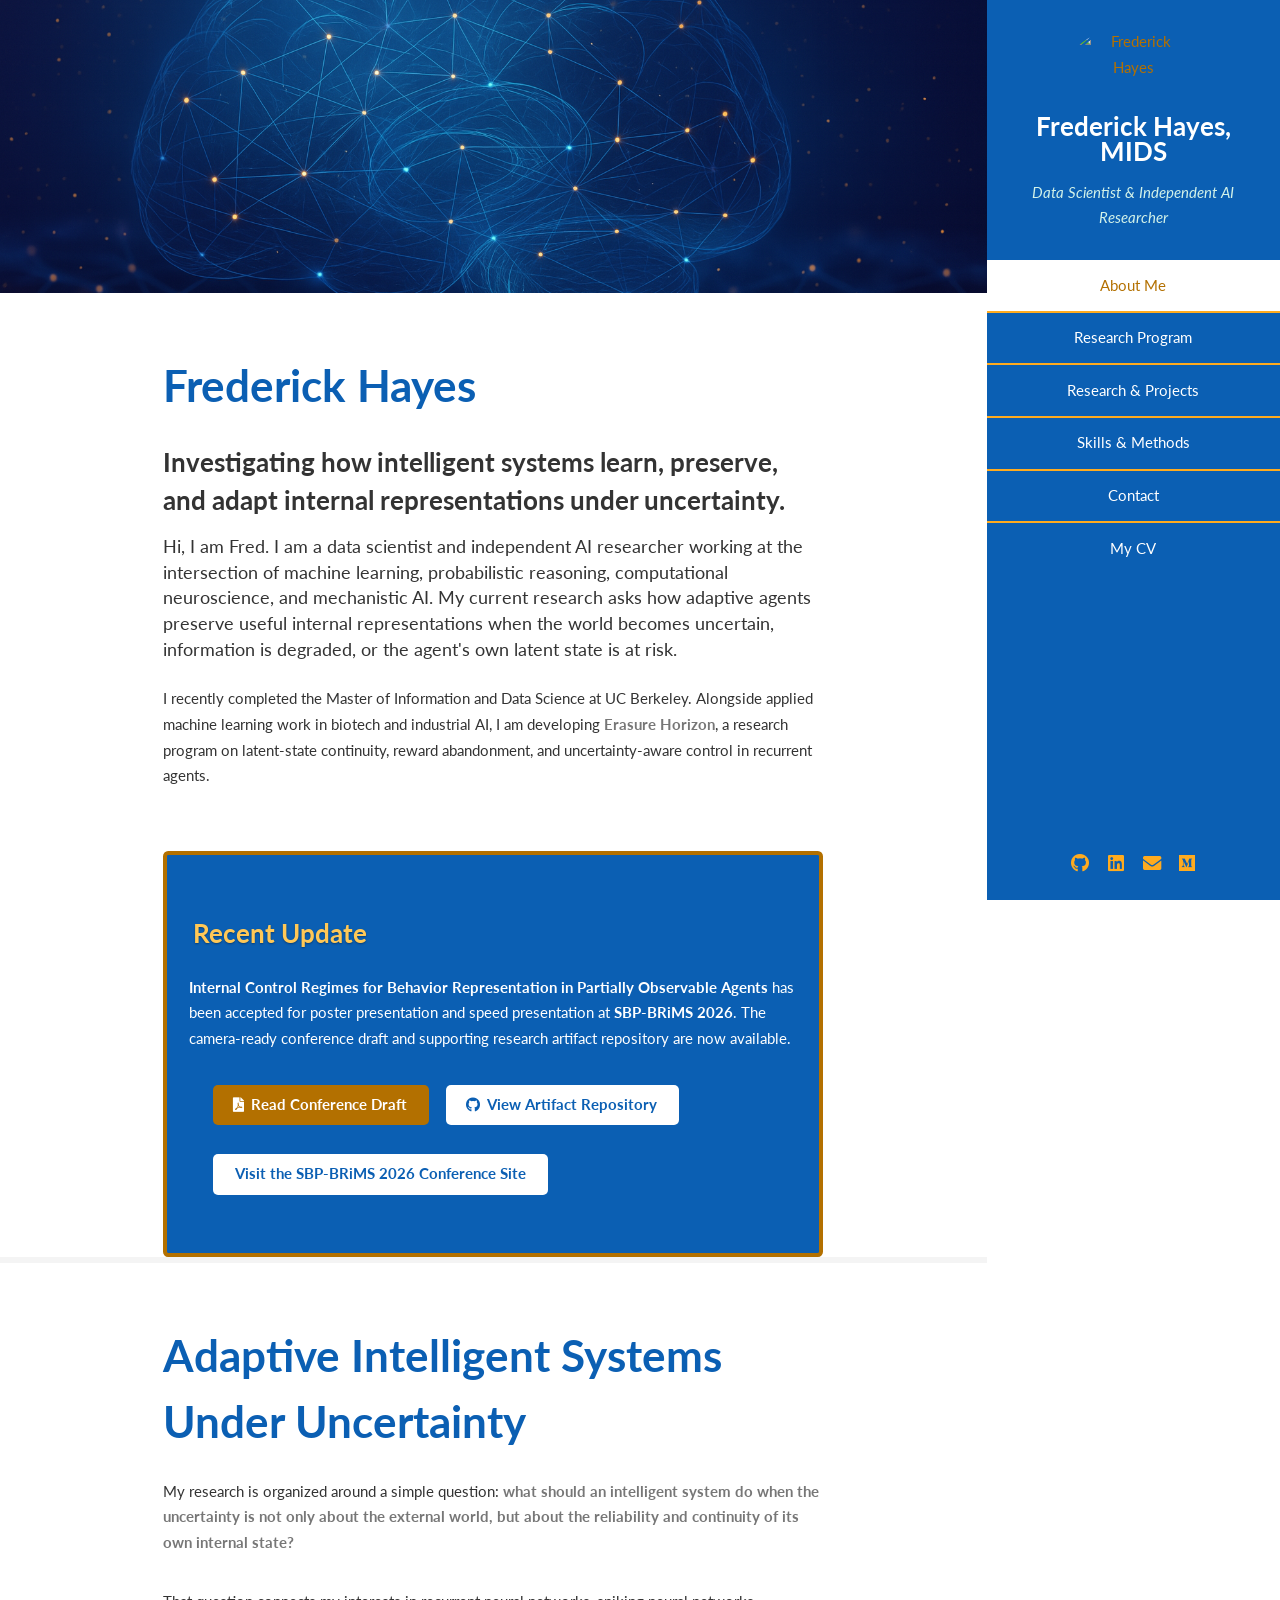
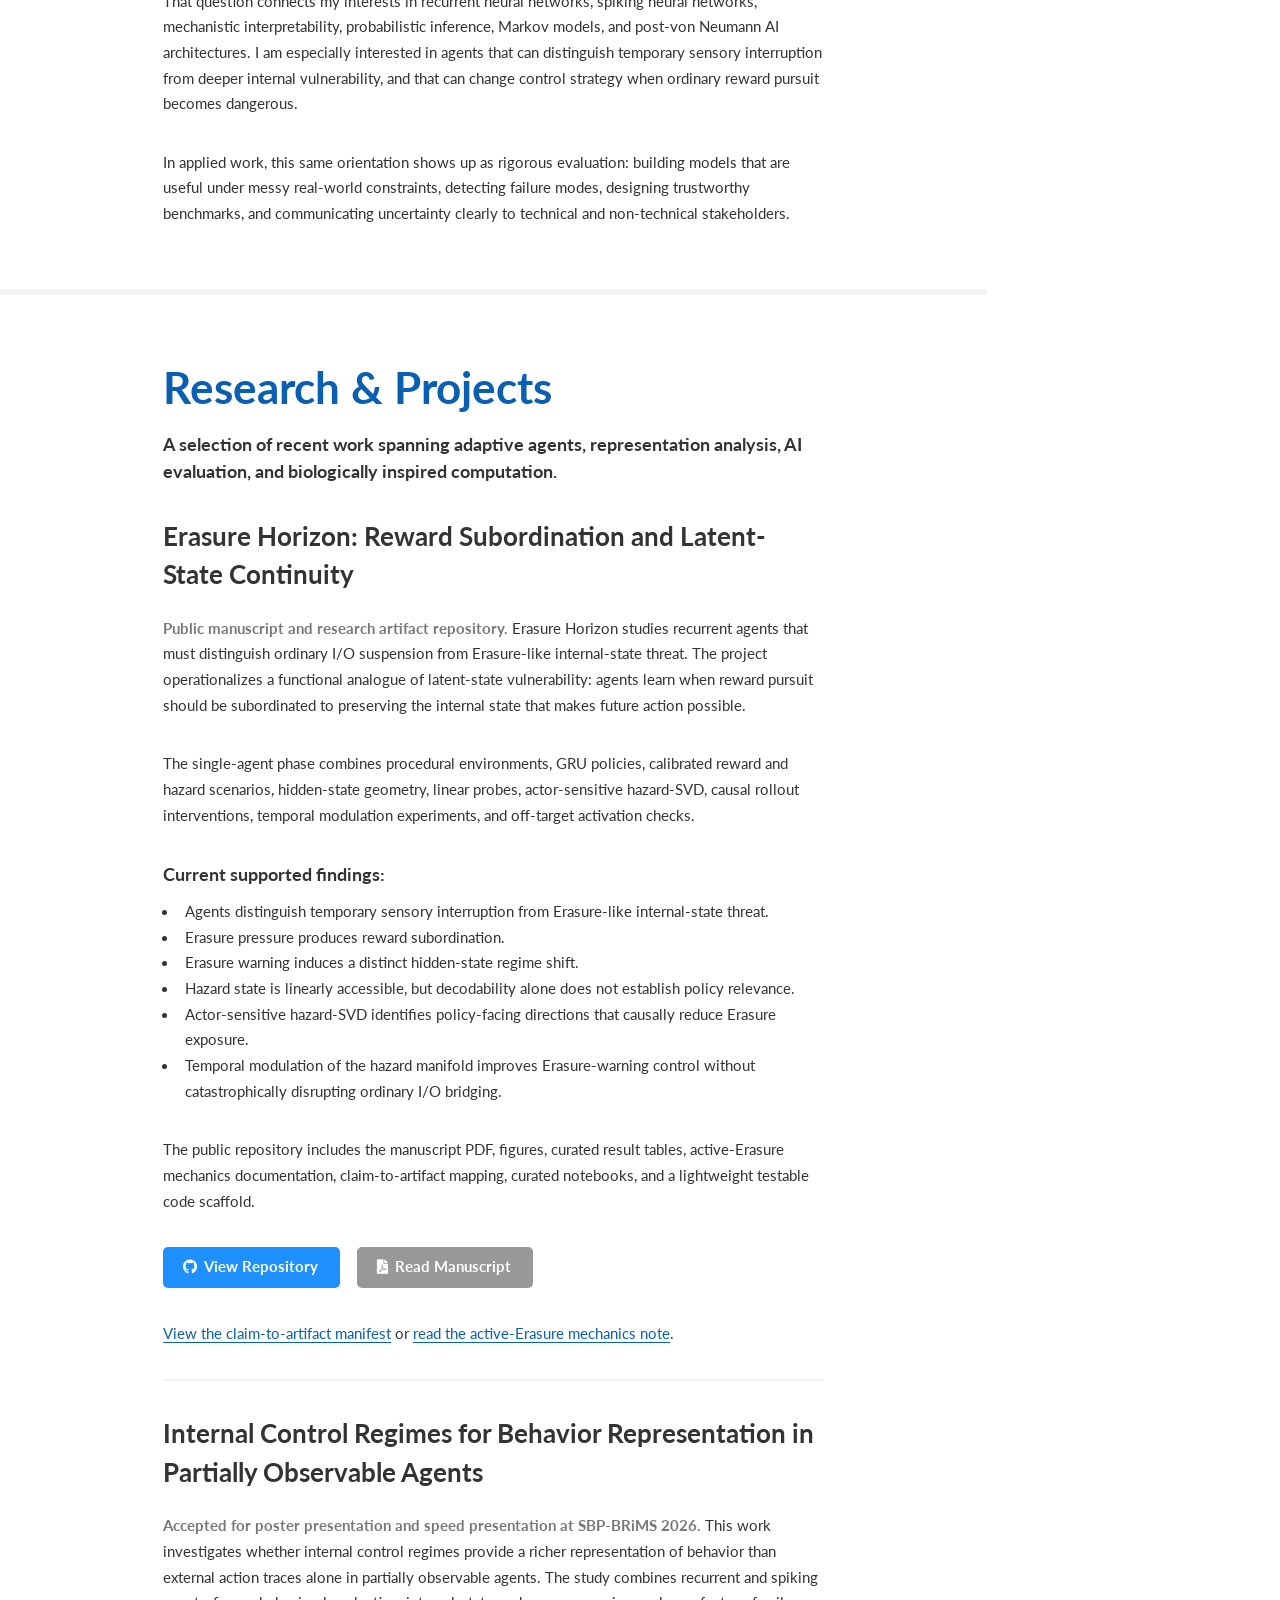
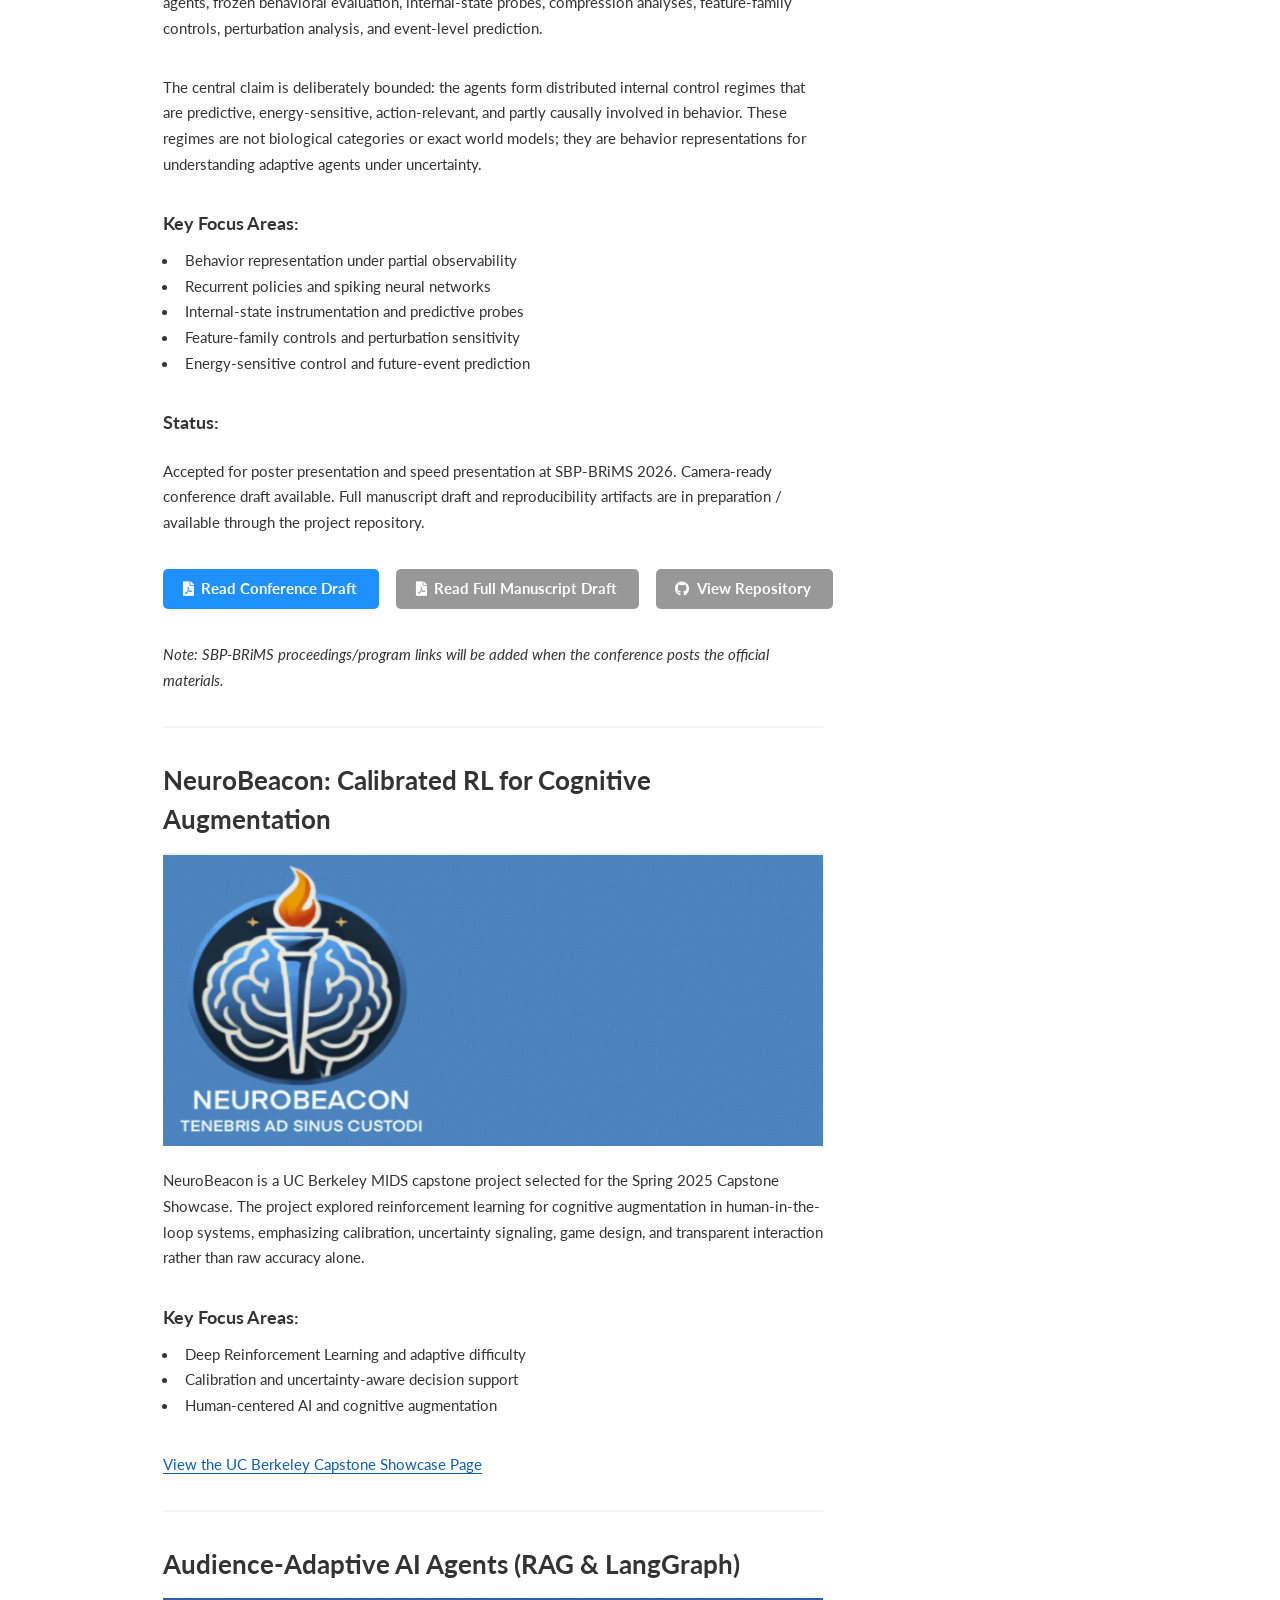
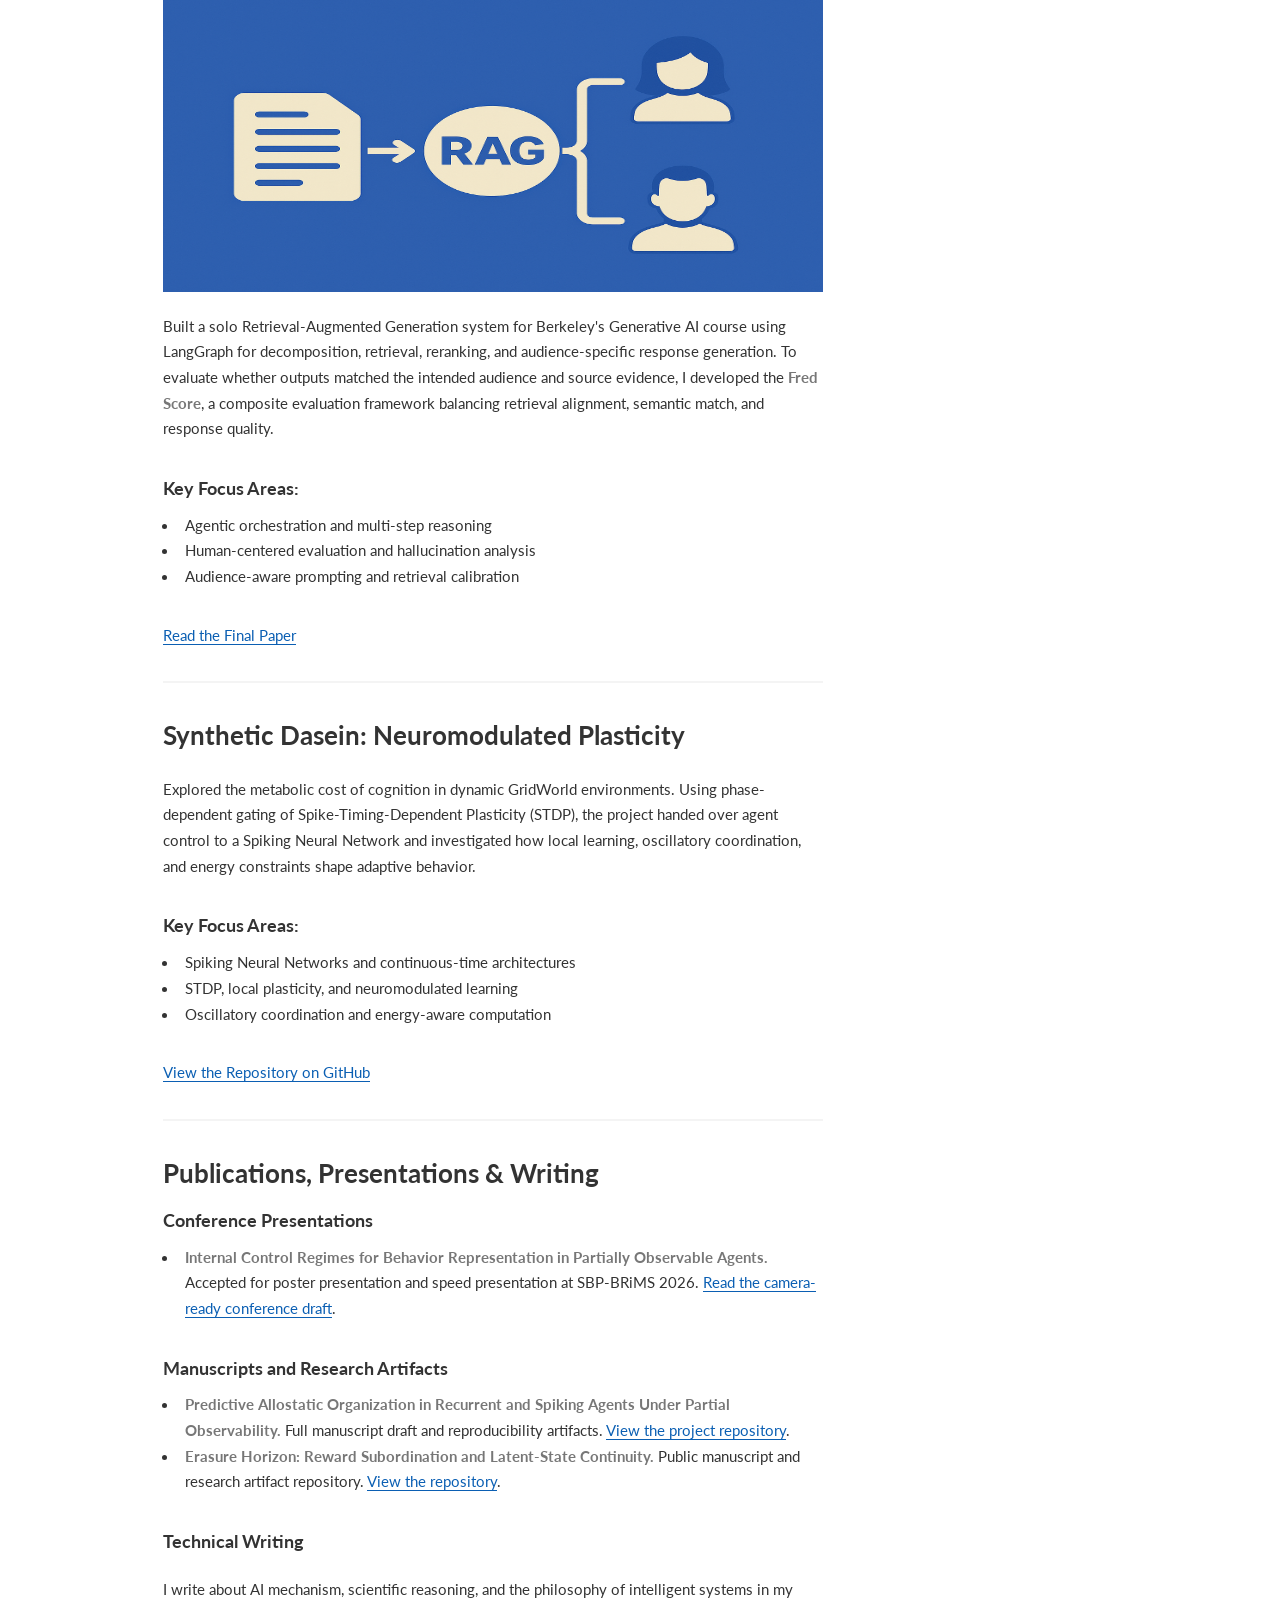
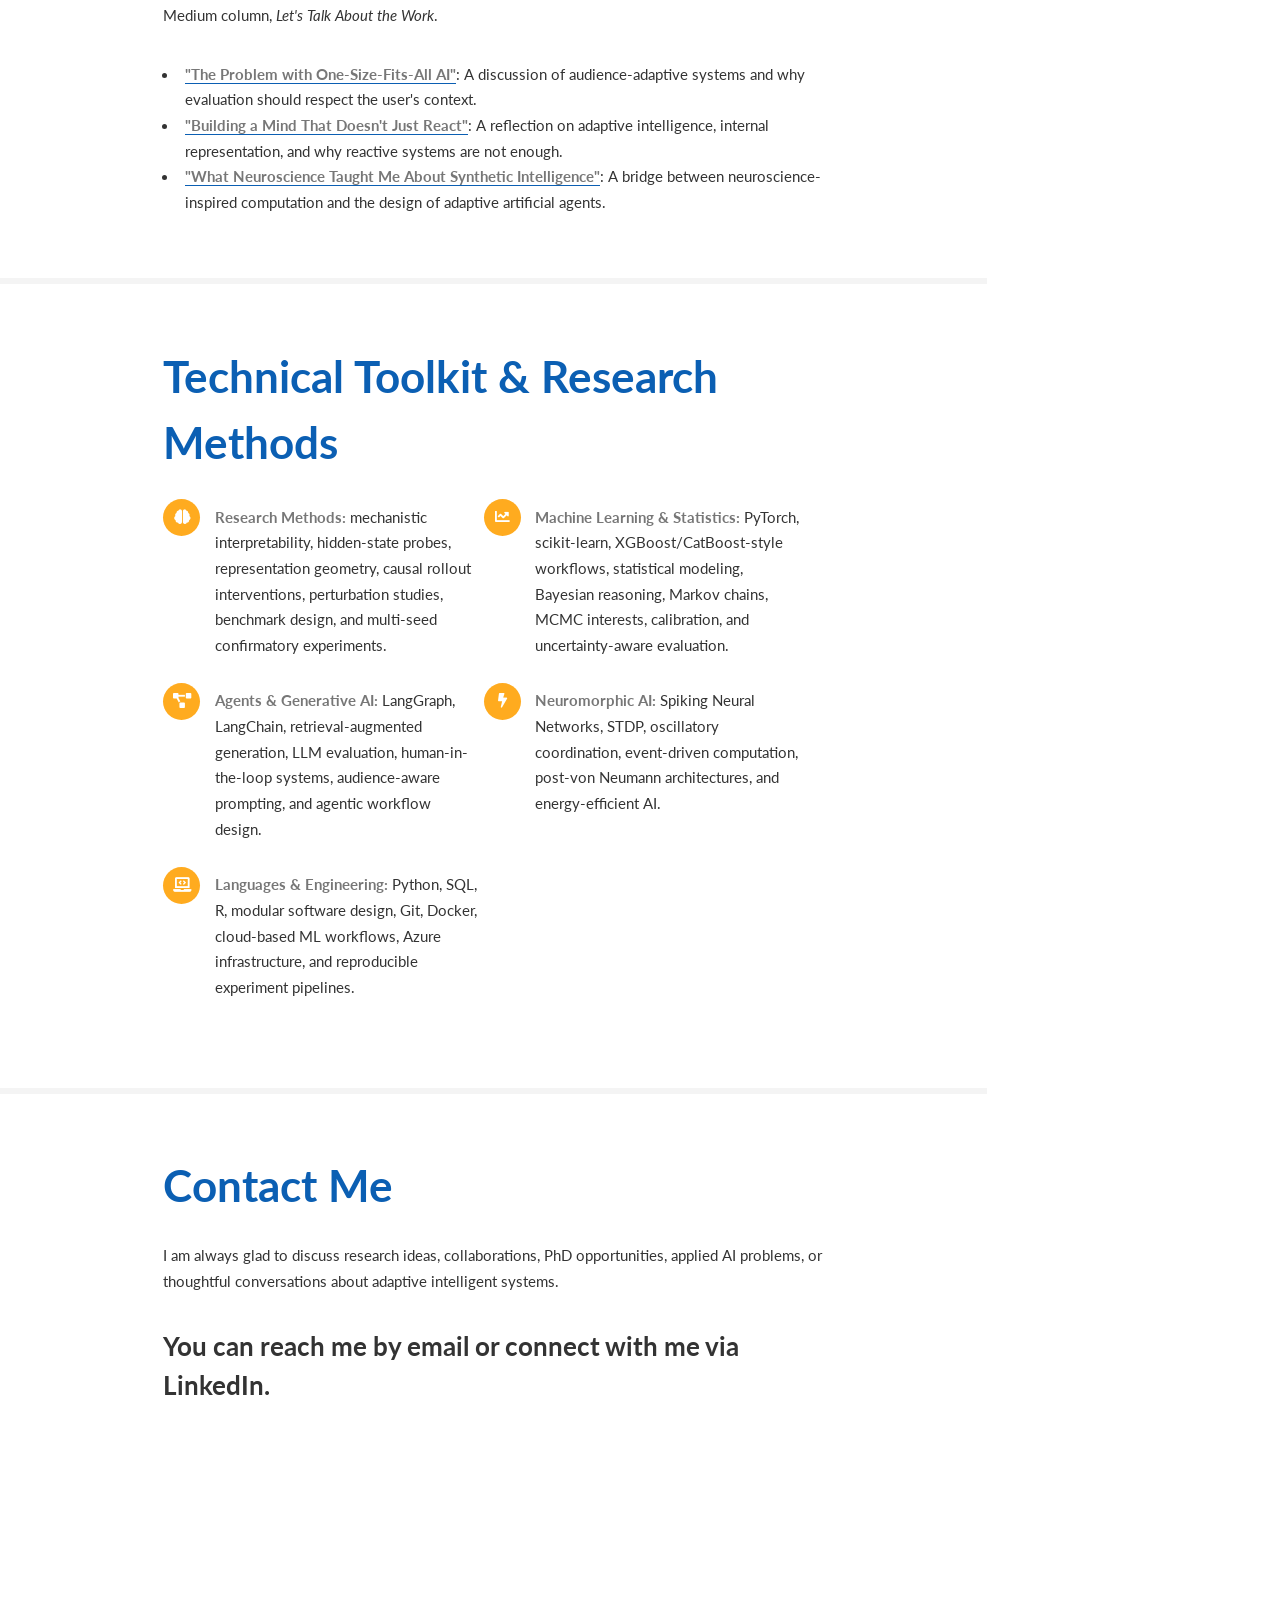
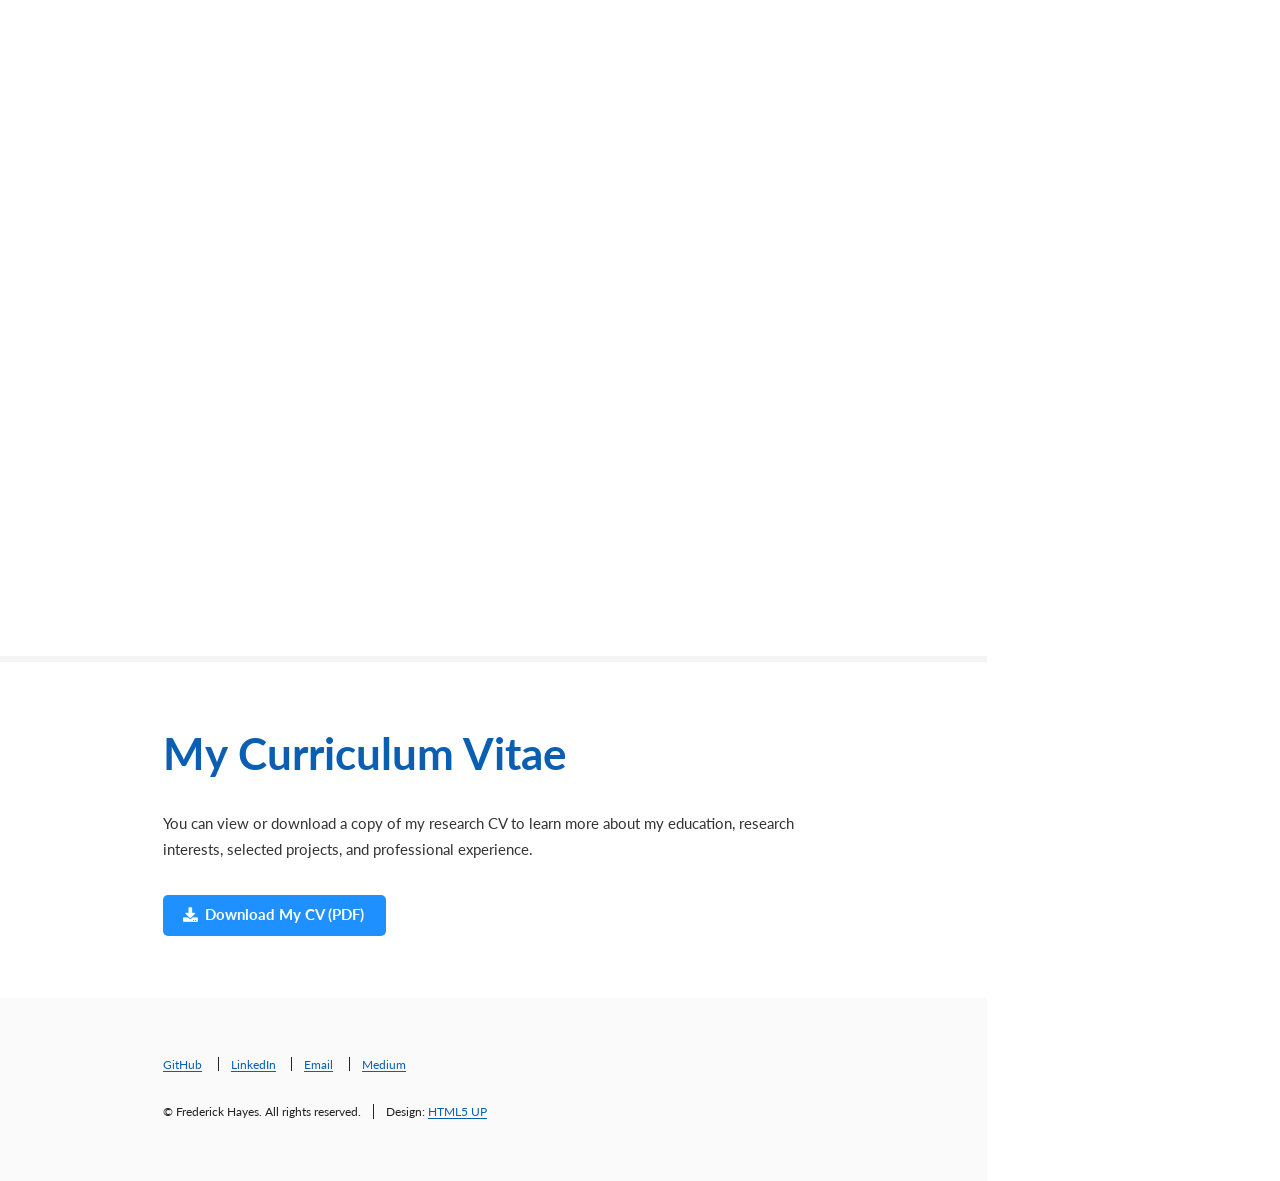
==== index.html @ d2729963 "Update index.html" ====
<!DOCTYPE HTML>
<html lang="en">
    <head>
        <title>Frederick Hayes | AI Researcher & Data Scientist</title>
        <meta charset="utf-8" />
        <meta name="viewport" content="width=device-width, initial-scale=1, user-scalable=no" />
        <meta name="description" content="Frederick Hayes is a data scientist and independent AI researcher studying adaptive intelligent systems, latent-state continuity, internal control regimes, neuromorphic AI, and energy-aware computation under uncertainty." />
        <link rel="stylesheet" href="assets/css/main.css" />
        <link rel="shortcut icon" href="favicon.ico" type="image/x-icon">
        <link rel="icon" type="image/png" sizes="32x32" href="favicon-32x32.png">
        <link rel="icon" type="image/png" sizes="16x16" href="favicon-16x16.png">
        <link rel="apple-touch-icon" sizes="180x180" href="apple-touch-icon.png">
        <link rel="manifest" href="site.webmanifest">
    </head>
    <body class="is-preload">

        <section id="header">
            <header>
                <span class="image avatar"><img src="https://www.uiw.edu/test/_imgs/f-hayes-headshot.jpeg" alt="Frederick Hayes" /></span>
                <h1 id="logo">Frederick Hayes, MIDS</h1>
                <p>Data Scientist & Independent AI Researcher</p>
            </header>
            <nav id="nav">
                <ul>
                    <li><a href="#one" class="active">About Me</a></li>
                    <li><a href="#two">Research Program</a></li>
                    <li><a href="#three">Research & Projects</a></li>
                    <li><a href="#four">Skills & Methods</a></li>
                    <li><a href="#five">Contact</a></li>
                    <li><a href="#six">My CV</a></li>
                </ul>
            </nav>
            <footer>
                <ul class="icons">
                    <li><a href="https://github.com/fehayes" class="icon brands fa-github" rel="noopener" target="_blank"><span class="label">GitHub</span></a></li>
                    <li><a href="https://www.linkedin.com/in/frederickhayes3/" class="icon brands fa-linkedin" rel="noopener" target="_blank"><span class="label">LinkedIn</span></a></li>
                    <li><a href="mailto:frederickhayes3@gmail.com" class="icon solid fa-envelope"><span class="label">Email</span></a></li>
                    <li><a href="https://medium.com/@frederickhayes3" class="icon brands fa-medium" rel="noopener" target="_blank"><span class="label">Medium</span></a></li>
                </ul>
            </footer>
        </section>

        <div id="wrapper">
            <div id="main">

                <section id="one">
                    <div class="image main" data-position="center">
                        <img src="images/neuromorphic-banner-image.png" alt="Neuromorphic computing abstract" />
                    </div>
                    <div class="container">
                        <header class="major">
                            <h2>Frederick Hayes</h2>
                            <h3>Investigating how intelligent systems learn, preserve, and adapt internal representations under uncertainty.</h3>
                        </header>
                        <p class="intro">Hi, I am Fred. I am a data scientist and independent AI researcher working at the intersection of machine learning, probabilistic reasoning, computational neuroscience, and mechanistic AI. My current research asks how adaptive agents preserve useful internal representations when the world becomes uncertain, information is degraded, or the agent's own latent state is at risk.</p>
                        <p>I recently completed the Master of Information and Data Science at UC Berkeley. Alongside applied machine learning work in biotech and industrial AI, I am developing <strong>Erasure Horizon</strong>, a research program on latent-state continuity, reward abandonment, and uncertainty-aware control in recurrent agents.</p>
                    </div>
                    <div class="box recent-update container">
                        <h3>Recent Update</h3>
                        <p><strong>Internal Control Regimes for Behavior Representation in Partially Observable Agents</strong> has been accepted for poster presentation and speed presentation at <strong>SBP-BRiMS 2026</strong>. The camera-ready conference draft and supporting research artifact repository are now available.</p>
                        <ul class="actions">
                            <li><a href="internal_control_regimes_sbpbrims2026_final.pdf" class="button primary icon solid fa-file-pdf" rel="noopener" target="_blank">Read Conference Draft</a></li>
                            <li><a href="https://github.com/fehayes/predictive-allostatic-organization" class="button icon brands fa-github" rel="noopener" target="_blank">View Artifact Repository</a></li>
                        </ul>
                        
                        <ul class="actions">
                            <li><a href="https://sbp-brims.org/2026/" class="button" rel="noopener" target="_blank">Visit the SBP-BRiMS 2026 Conference Site</a></li>
                        </ul>
                        
                    </div>
                    
                </section>

                <section id="two">
                    <div class="container">
                        <header class="major">
                            <h2>Adaptive Intelligent Systems Under Uncertainty</h2>
                        </header>
                        <p>My research is organized around a simple question: <strong>what should an intelligent system do when the uncertainty is not only about the external world, but about the reliability and continuity of its own internal state?</strong></p>
                        <p>That question connects my interests in recurrent neural networks, spiking neural networks, mechanistic interpretability, probabilistic inference, Markov models, and post-von Neumann AI architectures. I am especially interested in agents that can distinguish temporary sensory interruption from deeper internal vulnerability, and that can change control strategy when ordinary reward pursuit becomes dangerous.</p>
                        <p>In applied work, this same orientation shows up as rigorous evaluation: building models that are useful under messy real-world constraints, detecting failure modes, designing trustworthy benchmarks, and communicating uncertainty clearly to technical and non-technical stakeholders.</p>
                    </div>
                </section>

                <section id="three">
                    <div class="container">
                        <header class="major">
                            <h2>Research & Projects</h2>
                            <p>A selection of recent work spanning adaptive agents, representation analysis, AI evaluation, and biologically inspired computation.</p>
                        </header>

                        <article>
                            <h3>Erasure Horizon: Reward Subordination and Latent-State Continuity</h3>
                            <p><strong>Public manuscript and research artifact repository.</strong> Erasure Horizon studies recurrent agents that must distinguish ordinary I/O suspension from Erasure-like internal-state threat. The project operationalizes a functional analogue of latent-state vulnerability: agents learn when reward pursuit should be subordinated to preserving the internal state that makes future action possible.</p>
                            <p>The single-agent phase combines procedural environments, GRU policies, calibrated reward and hazard scenarios, hidden-state geometry, linear probes, actor-sensitive hazard-SVD, causal rollout interventions, temporal modulation experiments, and off-target activation checks.</p>
                            <h4>Current supported findings:</h4>
                            <ul>
                                <li>Agents distinguish temporary sensory interruption from Erasure-like internal-state threat.</li>
                                <li>Erasure pressure produces reward subordination.</li>
                                <li>Erasure warning induces a distinct hidden-state regime shift.</li>
                                <li>Hazard state is linearly accessible, but decodability alone does not establish policy relevance.</li>
                                <li>Actor-sensitive hazard-SVD identifies policy-facing directions that causally reduce Erasure exposure.</li>
                                <li>Temporal modulation of the hazard manifold improves Erasure-warning control without catastrophically disrupting ordinary I/O bridging.</li>
                            </ul>
                            <p>The public repository includes the manuscript PDF, figures, curated result tables, active-Erasure mechanics documentation, claim-to-artifact mapping, curated notebooks, and a lightweight testable code scaffold.</p>
                            <ul class="actions">
                                <li><a href="https://github.com/Fhayes3/erasure-horizon" class="button primary icon brands fa-github" rel="noopener" target="_blank">View Repository</a></li>
                                <li><a href="Erasure_Horizon_Manuscript_Draft_Final.pdf" class="button icon solid fa-file-pdf" rel="noopener" target="_blank">Read Manuscript</a></li>
                            </ul>
                            <p><a href="https://github.com/Fhayes3/erasure-horizon/blob/main/docs/artifact_manifest.md" rel="noopener" target="_blank">View the claim-to-artifact manifest</a> or <a href="https://github.com/Fhayes3/erasure-horizon/blob/main/docs/active_erasure_mechanics.md" rel="noopener" target="_blank">read the active-Erasure mechanics note</a>.</p>
                            <hr />
                        </article>

                         <article>
                            <h3>Internal Control Regimes for Behavior Representation in Partially Observable Agents</h3>
                            <p><strong>Accepted for poster presentation and speed presentation at SBP-BRiMS 2026.</strong> This work investigates whether internal control regimes provide a richer representation of behavior than external action traces alone in partially observable agents. The study combines recurrent and spiking agents, frozen behavioral evaluation, internal-state probes, compression analyses, feature-family controls, perturbation analysis, and event-level prediction.</p>
                        
                            <p>The central claim is deliberately bounded: the agents form distributed internal control regimes that are predictive, energy-sensitive, action-relevant, and partly causally involved in behavior. These regimes are not biological categories or exact world models; they are behavior representations for understanding adaptive agents under uncertainty.</p>
                        
                            <h4>Key Focus Areas:</h4>
                            <ul>
                                <li>Behavior representation under partial observability</li>
                                <li>Recurrent policies and spiking neural networks</li>
                                <li>Internal-state instrumentation and predictive probes</li>
                                <li>Feature-family controls and perturbation sensitivity</li>
                                <li>Energy-sensitive control and future-event prediction</li>
                            </ul>
                        
                            <h4>Status:</h4>
                            <p>Accepted for poster presentation and speed presentation at SBP-BRiMS 2026. Camera-ready conference draft available. Full manuscript draft and reproducibility artifacts are in preparation / available through the project repository.</p>
                        
                            <ul class="actions">
                                <li><a href="internal_control_regimes_sbpbrims2026_final.pdf" class="button primary icon solid fa-file-pdf" rel="noopener" target="_blank">Read Conference Draft</a></li>
                                <li><a href="predictive_allostatic_organization_manuscript_draft.pdf" class="button icon solid fa-file-pdf" rel="noopener" target="_blank">Read Full Manuscript Draft</a></li>
                                <li><a href="https://github.com/fehayes/predictive-allostatic-organization" class="button icon brands fa-github" rel="noopener" target="_blank">View Repository</a></li>
                            </ul>
                        
                            <p><em>Note: SBP-BRiMS proceedings/program links will be added when the conference posts the official materials.</em></p>
                            <hr />
                        </article>

                        <article>
                            <h3>NeuroBeacon: Calibrated RL for Cognitive Augmentation</h3>
                            <span class="image main"><img src="images/neurobeacon-logo-website.png" alt="NeuroBeacon Project" /></span>
                            <p>NeuroBeacon is a UC Berkeley MIDS capstone project selected for the Spring 2025 Capstone Showcase. The project explored reinforcement learning for cognitive augmentation in human-in-the-loop systems, emphasizing calibration, uncertainty signaling, game design, and transparent interaction rather than raw accuracy alone.</p>
                            <h4>Key Focus Areas:</h4>
                            <ul>
                                <li>Deep Reinforcement Learning and adaptive difficulty</li>
                                <li>Calibration and uncertainty-aware decision support</li>
                                <li>Human-centered AI and cognitive augmentation</li>
                            </ul>
                            <p><a href="https://www.ischool.berkeley.edu/projects/2025/neurobeacon" rel="noopener" target="_blank">View the UC Berkeley Capstone Showcase Page</a></p>
                            <hr />
                        </article>

                        <article>
                            <h3>Audience-Adaptive AI Agents (RAG & LangGraph)</h3>
                            <span class="image main"><img src="images/rag-banner.png" alt="RAG System" /></span>
                            <p>Built a solo Retrieval-Augmented Generation system for Berkeley's Generative AI course using LangGraph for decomposition, retrieval, reranking, and audience-specific response generation. To evaluate whether outputs matched the intended audience and source evidence, I developed the <strong>Fred Score</strong>, a composite evaluation framework balancing retrieval alignment, semantic match, and response quality.</p>
                            <h4>Key Focus Areas:</h4>
                            <ul>
                                <li>Agentic orchestration and multi-step reasoning</li>
                                <li>Human-centered evaluation and hallucination analysis</li>
                                <li>Audience-aware prompting and retrieval calibration</li>
                            </ul>
                            <p><a href="Retrieval-Augmented-Generation-for-Audience-Specific-Answering_Final-Report.pdf" rel="noopener" target="_blank">Read the Final Paper</a></p>
                            <hr />
                        </article>

                        <article>
                            <h3>Synthetic Dasein: Neuromodulated Plasticity</h3>
                            <p>Explored the metabolic cost of cognition in dynamic GridWorld environments. Using phase-dependent gating of Spike-Timing-Dependent Plasticity (STDP), the project handed over agent control to a Spiking Neural Network and investigated how local learning, oscillatory coordination, and energy constraints shape adaptive behavior.</p>
                            <h4>Key Focus Areas:</h4>
                            <ul>
                                <li>Spiking Neural Networks and continuous-time architectures</li>
                                <li>STDP, local plasticity, and neuromodulated learning</li>
                                <li>Oscillatory coordination and energy-aware computation</li>
                            </ul>
                            <p><a href="https://github.com/fehayes/oscillatory-stdp-experiments" rel="noopener" target="_blank">View the Repository on GitHub</a></p>
                            <hr />
                        </article>

                        <article>
                            <h3>Publications, Presentations & Writing</h3>
                            
                            <h4>Conference Presentations</h4>
                            <ul>
                                <li><strong>Internal Control Regimes for Behavior Representation in Partially Observable Agents.</strong> Accepted for poster presentation and speed presentation at SBP-BRiMS 2026. <a href="internal_control_regimes_sbpbrims2026_final.pdf" rel="noopener" target="_blank">Read the camera-ready conference draft</a>.</li>
                            </ul>
                            
                            <h4>Manuscripts and Research Artifacts</h4>
                            <ul>
                                <li><strong>Predictive Allostatic Organization in Recurrent and Spiking Agents Under Partial Observability.</strong> Full manuscript draft and reproducibility artifacts. <a href="https://github.com/fehayes/predictive-allostatic-organization" rel="noopener" target="_blank">View the project repository</a>.</li>
                                <li><strong>Erasure Horizon: Reward Subordination and Latent-State Continuity.</strong> Public manuscript and research artifact repository. <a href="https://github.com/Fhayes3/erasure-horizon" rel="noopener" target="_blank">View the repository</a>.</li>
                            </ul>
                            
                            <h4>Technical Writing</h4>
                            <p>I write about AI mechanism, scientific reasoning, and the philosophy of intelligent systems in my Medium column, <em>Let's Talk About the Work</em>.</p>
                            <ul>
                                <li><a href="https://medium.com/@frederickhayes3" rel="noopener" target="_blank"><strong>"The Problem with One-Size-Fits-All AI"</strong></a>: A discussion of audience-adaptive systems and why evaluation should respect the user's context.</li>
                                <li><a href="https://medium.com/@frederickhayes3" rel="noopener" target="_blank"><strong>"Building a Mind That Doesn't Just React"</strong></a>: A reflection on adaptive intelligence, internal representation, and why reactive systems are not enough.</li>
                                <li><a href="https://medium.com/@frederickhayes3" rel="noopener" target="_blank"><strong>"What Neuroscience Taught Me About Synthetic Intelligence"</strong></a>: A bridge between neuroscience-inspired computation and the design of adaptive artificial agents.</li>
                            </ul>
                        </article>
                    </div>
                </section>

                <section id="four">
                    <div class="container">
                        <header class="major">
                            <h2>Technical Toolkit & Research Methods</h2>
                        </header>
                        <ul class="feature-icons">
                            <li class="icon solid fa-brain"><strong>Research Methods:</strong> mechanistic interpretability, hidden-state probes, representation geometry, causal rollout interventions, perturbation studies, benchmark design, and multi-seed confirmatory experiments.</li>
                            <li class="icon solid fa-chart-line"><strong>Machine Learning & Statistics:</strong> PyTorch, scikit-learn, XGBoost/CatBoost-style workflows, statistical modeling, Bayesian reasoning, Markov chains, MCMC interests, calibration, and uncertainty-aware evaluation.</li>
                            <li class="icon solid fa-project-diagram"><strong>Agents & Generative AI:</strong> LangGraph, LangChain, retrieval-augmented generation, LLM evaluation, human-in-the-loop systems, audience-aware prompting, and agentic workflow design.</li>
                            <li class="icon solid fa-bolt"><strong>Neuromorphic AI:</strong> Spiking Neural Networks, STDP, oscillatory coordination, event-driven computation, post-von Neumann architectures, and energy-efficient AI.</li>
                            <li class="icon solid fa-laptop-code"><strong>Languages & Engineering:</strong> Python, SQL, R, modular software design, Git, Docker, cloud-based ML workflows, Azure infrastructure, and reproducible experiment pipelines.</li>
                        </ul>
                    </div>
                </section>

                <section id="five">
                    <div class="container">
                        <header class="major">
                            <h2>Contact Me</h2>
                        </header>
                        <p>I am always glad to discuss research ideas, collaborations, PhD opportunities, applied AI problems, or thoughtful conversations about adaptive intelligent systems.</p>
                        <h3>You can reach me by <a href="mailto:frederickhayes3@gmail.com">email</a> or connect with me via <a href="https://www.linkedin.com/in/frederickhayes3/" rel="noopener" target="_blank">LinkedIn</a>.</h3>
                        <iframe src="https://uiw.formstack.com/forms/basic_contact_" title="basic contact form embed" width="100%" height="800">Loading...</iframe>
                    </div>
                </section>

                <section id="six">
                    <div class="container">
                        <header class="major">
                            <h2>My Curriculum Vitae</h2>
                        </header>
                        <p>You can view or download a copy of my research CV to learn more about my education, research interests, selected projects, and professional experience.</p>
                        <ul class="actions">
                            <li><a href="Frederick_Hayes_CV.pdf" class="button primary icon solid fa-download" target="_blank">Download My CV (PDF)</a></li>
                        </ul>
                    </div>
                </section>

            </div>

            <section id="footer">
                <div class="container">
                    <ul class="copyright">
                        <li><a href="https://github.com/fehayes" rel="noopener" target="_blank">GitHub</a></li>
                        <li><a href="https://www.linkedin.com/in/frederickhayes3/" rel="noopener" target="_blank">LinkedIn</a></li>
                        <li><a href="mailto:frederickhayes3@gmail.com">Email</a></li>
                        <li><a href="https://medium.com/@frederickhayes3" rel="noopener" target="_blank">Medium</a></li>
                    </ul>
                    <ul class="copyright">
                        <li>&copy; Frederick Hayes. All rights reserved.</li><li>Design: <a href="https://html5up.net" rel="noopener" target="_blank">HTML5 UP</a></li>
                    </ul>
                </div>
            </section>
        </div>

        <script src="assets/js/jquery.min.js"></script>
        <script src="assets/js/jquery.scrollex.min.js"></script>
        <script src="assets/js/jquery.scrolly.min.js"></script>
        <script src="assets/js/browser.min.js"></script>
        <script src="assets/js/breakpoints.min.js"></script>
        <script src="assets/js/util.js"></script>
        <script src="assets/js/main.js"></script>
    </body>
</html>
---- assets/css/main.css ----
@import url("fontawesome-all.min.css");
@import url("https://fonts.googleapis.com/css?family=Lato:400,400italic,700,700italic|Source+Code+Pro:400");

/*
	Read Only by HTML5 UP
	html5up.net | @ajlkn
	Free for personal and commercial use under the CCA 3.0 license (html5up.net/license)
*/

html, body, div, span, applet, object,
iframe, h1, h2, h3, h4, h5, h6, p, blockquote,
pre, a, abbr, acronym, address, big, cite,
code, del, dfn, em, img, ins, kbd, q, s, samp,
small, strike, strong, sub, sup, tt, var, b,
u, i, center, dl, dt, dd, ol, ul, li, fieldset,
form, label, legend, table, caption, tbody,
tfoot, thead, tr, th, td, article, aside,
canvas, details, embed, figure, figcaption,
footer, header, hgroup, menu, nav, output, ruby,
section, summary, time, mark, audio, video {
	margin: 0;
	padding: 0;
	border: 0;
	font-size: 100%;
	font: inherit;
	vertical-align: baseline;}

article, aside, details, figcaption, figure,
footer, header, hgroup, menu, nav, section {
	display: block;}

body {
	line-height: 1;
}

ol, ul {
	list-style: none;
}

blockquote, q {
	quotes: none;
}

	blockquote:before, blockquote:after, q:before, q:after {
		content: '';
		content: none;
	}

table {
	border-collapse: collapse;
	border-spacing: 0;
}

body {
	-webkit-text-size-adjust: none;
}

mark {
	background-color: transparent;
	color: inherit;
}

input::-moz-focus-inner {
	border: 0;
	padding: 0;
}

input, select, textarea {
	-moz-appearance: none;
	-webkit-appearance: none;
	-ms-appearance: none;
	appearance: none;
}

/* Basic */

	html {
		box-sizing: border-box;
	}

	*, *:before, *:after {
		box-sizing: inherit;
	}

	body {
		background: #fff;
	}

		body.is-preload *, body.is-preload *:before, body.is-preload *:after {
			-moz-animation: none !important;
			-webkit-animation: none !important;
			-ms-animation: none !important;
			animation: none !important;
			-moz-transition: none !important;
			-webkit-transition: none !important;
			-ms-transition: none !important;
			transition: none !important;
		}

	body, input, select, textarea {
		color: #333;
		font-family: "Lato", sans-serif;
		font-size: 16pt;
		font-weight: 400;
		line-height: 1.75em;
	}

	a {
		-moz-transition: color 0.2s ease-in-out, border-color 0.2s ease-in-out;
		-webkit-transition: color 0.2s ease-in-out, border-color 0.2s ease-in-out;
		-ms-transition: color 0.2s ease-in-out, border-color 0.2s ease-in-out;
		transition: color 0.2s ease-in-out, border-color 0.2s ease-in-out;
		color: #0B5FB3;
		border-bottom: solid 1px #0B5FB3;
		#color: inherit;
		text-decoration: none;
	}

		a:hover {
			border-bottom-color: transparent;
			color: #B37000!important;
		}

	strong, b {
		color: #777;
		font-weight: 700;
	}

	em, i {
		font-style: italic;
	}

	p {
		margin: 1.5em 0 2.25em 0;
	}
	.intro {
    	font-size: 1.25em !important;
    	margin: 12px 0 24px 0;
	}

	h1, h2, h3, h4, h5, h6 {
		color: #333;
		font-weight: 700;
		line-height: 1em;
		margin: 0 0 0.5625em 0;
	}

		h1 a, h2 a, h3 a, h4 a, h5 a, h6 a {
			border: 0;
			color: inherit;
			text-decoration: none;
		}

	h2 {
		font-size: 2em;
		line-height: 1.5em;
	}

	h3 {
		font-size: 1.75em;
		line-height: 1.5em;
	}

	h4 {
		font-size: 1.25em;
		line-height: 1.5em;
	}

	h5 {
		font-size: 1em;
		line-height: 1.5em;
	}

	h6 {
		font-size: 0.7em;
		line-height: 1.5em;
	}

	sub {
		font-size: 0.8em;
		position: relative;
		top: 0.5em;
	}

	sup {
		font-size: 0.8em;
		position: relative;
		top: -0.5em;
	}

	hr {
		border: 0;
		border-bottom: solid 2px #f4f4f4;
		margin: 2.25em 0;
	}

		hr.major {
			margin: 3.375em 0;
		}

	blockquote {
		border-left: solid 8px #e4e4e4;
		font-style: italic;
		margin: 0 0 2.25em 0;
		padding: 0.5em 0 0.5em 2em;
	}

	code {
		background: #555;
		border-radius: 5px;
		color: #fff;
		font-family: "Source Code Pro", monospace;
		font-size: 0.9em;
		margin: 0 0.25em;
		padding: 0.25em 0.65em;
	}

	pre {
		font-family: "Source Code Pro", monospace;
		font-size: 0.9em;
		margin: 0 0 2.25em 0;
	}

		pre code {
			-webkit-overflow-scrolling: touch;
			display: block;
			line-height: 1.5em;
			overflow-x: auto;
			padding: 1em 1.5em;
		}

	.align-left {
		text-align: left;
	}

	.align-center {
		text-align: center;
	}

	.align-right {
		text-align: right;
	}

/* Row */

	.row {
		display: flex;
		flex-wrap: wrap;
		box-sizing: border-box;
		align-items: stretch;
	}

		.row > * {
			box-sizing: border-box;
		}

		.row.gtr-uniform > * > :last-child {
			margin-bottom: 0;
		}

		.row.aln-left {
			justify-content: flex-start;
		}

		.row.aln-center {
			justify-content: center;
		}

		.row.aln-right {
			justify-content: flex-end;
		}

		.row.aln-top {
			align-items: flex-start;
		}

		.row.aln-middle {
			align-items: center;
		}

		.row.aln-bottom {
			align-items: flex-end;
		}

		.row > .imp {
			order: -1;
		}

		.row > .col-1 {
			width: 8.33333%;
		}

		.row > .off-1 {
			margin-left: 8.33333%;
		}

		.row > .col-2 {
			width: 16.66667%;
		}

		.row > .off-2 {
			margin-left: 16.66667%;
		}

		.row > .col-3 {
			width: 25%;
		}

		.row > .off-3 {
			margin-left: 25%;
		}

		.row > .col-4 {
			width: 33.33333%;
		}

		.row > .off-4 {
			margin-left: 33.33333%;
		}

		.row > .col-5 {
			width: 41.66667%;
		}

		.row > .off-5 {
			margin-left: 41.66667%;
		}

		.row > .col-6 {
			width: 50%;
		}

		.row > .off-6 {
			margin-left: 50%;
		}

		.row > .col-7 {
			width: 58.33333%;
		}

		.row > .off-7 {
			margin-left: 58.33333%;
		}

		.row > .col-8 {
			width: 66.66667%;
		}

		.row > .off-8 {
			margin-left: 66.66667%;
		}

		.row > .col-9 {
			width: 75%;
		}

		.row > .off-9 {
			margin-left: 75%;
		}

		.row > .col-10 {
			width: 83.33333%;
		}

		.row > .off-10 {
			margin-left: 83.33333%;
		}

		.row > .col-11 {
			width: 91.66667%;
		}

		.row > .off-11 {
			margin-left: 91.66667%;
		}

		.row > .col-12 {
			width: 100%;
		}

		.row > .off-12 {
			margin-left: 100%;
		}

		.row.gtr-0 {
			margin-top: 0;
			margin-left: 0em;
		}

			.row.gtr-0 > * {
				padding: 0 0 0 0em;
			}

			.row.gtr-0.gtr-uniform {
				margin-top: 0em;
			}

				.row.gtr-0.gtr-uniform > * {
					padding-top: 0em;
				}

		.row.gtr-25 {
			margin-top: 0;
			margin-left: -0.5em;
		}

			.row.gtr-25 > * {
				padding: 0 0 0 0.5em;
			}

			.row.gtr-25.gtr-uniform {
				margin-top: -0.5em;
			}

				.row.gtr-25.gtr-uniform > * {
					padding-top: 0.5em;
				}

		.row.gtr-50 {
			margin-top: 0;
			margin-left: -1em;
		}

			.row.gtr-50 > * {
				padding: 0 0 0 1em;
			}

			.row.gtr-50.gtr-uniform {
				margin-top: -1em;
			}

				.row.gtr-50.gtr-uniform > * {
					padding-top: 1em;
				}

		.row {
			margin-top: 0;
			margin-left: -2em;
		}

			.row > * {
				padding: 0 0 0 2em;
			}

			.row.gtr-uniform {
				margin-top: -2em;
			}

				.row.gtr-uniform > * {
					padding-top: 2em;
				}

		.row.gtr-150 {
			margin-top: 0;
			margin-left: -3em;
		}

			.row.gtr-150 > * {
				padding: 0 0 0 3em;
			}

			.row.gtr-150.gtr-uniform {
				margin-top: -3em;
			}

				.row.gtr-150.gtr-uniform > * {
					padding-top: 3em;
				}

		.row.gtr-200 {
			margin-top: 0;
			margin-left: -4em;
		}

			.row.gtr-200 > * {
				padding: 0 0 0 4em;
			}

			.row.gtr-200.gtr-uniform {
				margin-top: -4em;
			}

				.row.gtr-200.gtr-uniform > * {
					padding-top: 4em;
				}

		@media screen and (max-width: 1680px) {

			.row {
				display: flex;
				flex-wrap: wrap;
				box-sizing: border-box;
				align-items: stretch;
			}

				.row > * {
					box-sizing: border-box;
				}

				.row.gtr-uniform > * > :last-child {
					margin-bottom: 0;
				}

				.row.aln-left {
					justify-content: flex-start;
				}

				.row.aln-center {
					justify-content: center;
				}

				.row.aln-right {
					justify-content: flex-end;
				}

				.row.aln-top {
					align-items: flex-start;
				}

				.row.aln-middle {
					align-items: center;
				}

				.row.aln-bottom {
					align-items: flex-end;
				}

				.row > .imp-xlarge {
					order: -1;
				}

				.row > .col-1-xlarge {
					width: 8.33333%;
				}

				.row > .off-1-xlarge {
					margin-left: 8.33333%;
				}

				.row > .col-2-xlarge {
					width: 16.66667%;
				}

				.row > .off-2-xlarge {
					margin-left: 16.66667%;
				}

				.row > .col-3-xlarge {
					width: 25%;
				}

				.row > .off-3-xlarge {
					margin-left: 25%;
				}

				.row > .col-4-xlarge {
					width: 33.33333%;
				}

				.row > .off-4-xlarge {
					margin-left: 33.33333%;
				}

				.row > .col-5-xlarge {
					width: 41.66667%;
				}

				.row > .off-5-xlarge {
					margin-left: 41.66667%;
				}

				.row > .col-6-xlarge {
					width: 50%;
				}

				.row > .off-6-xlarge {
					margin-left: 50%;
				}

				.row > .col-7-xlarge {
					width: 58.33333%;
				}

				.row > .off-7-xlarge {
					margin-left: 58.33333%;
				}

				.row > .col-8-xlarge {
					width: 66.66667%;
				}

				.row > .off-8-xlarge {
					margin-left: 66.66667%;
				}

				.row > .col-9-xlarge {
					width: 75%;
				}

				.row > .off-9-xlarge {
					margin-left: 75%;
				}

				.row > .col-10-xlarge {
					width: 83.33333%;
				}

				.row > .off-10-xlarge {
					margin-left: 83.33333%;
				}

				.row > .col-11-xlarge {
					width: 91.66667%;
				}

				.row > .off-11-xlarge {
					margin-left: 91.66667%;
				}

				.row > .col-12-xlarge {
					width: 100%;
				}

				.row > .off-12-xlarge {
					margin-left: 100%;
				}

				.row.gtr-0 {
					margin-top: 0;
					margin-left: 0em;
				}

					.row.gtr-0 > * {
						padding: 0 0 0 0em;
					}

					.row.gtr-0.gtr-uniform {
						margin-top: 0em;
					}

						.row.gtr-0.gtr-uniform > * {
							padding-top: 0em;
						}

				.row.gtr-25 {
					margin-top: 0;
					margin-left: -0.5em;
				}

					.row.gtr-25 > * {
						padding: 0 0 0 0.5em;
					}

					.row.gtr-25.gtr-uniform {
						margin-top: -0.5em;
					}

						.row.gtr-25.gtr-uniform > * {
							padding-top: 0.5em;
						}

				.row.gtr-50 {
					margin-top: 0;
					margin-left: -1em;
				}

					.row.gtr-50 > * {
						padding: 0 0 0 1em;
					}

					.row.gtr-50.gtr-uniform {
						margin-top: -1em;
					}

						.row.gtr-50.gtr-uniform > * {
							padding-top: 1em;
						}

				.row {
					margin-top: 0;
					margin-left: -2em;
				}

					.row > * {
						padding: 0 0 0 2em;
					}

					.row.gtr-uniform {
						margin-top: -2em;
					}

						.row.gtr-uniform > * {
							padding-top: 2em;
						}

				.row.gtr-150 {
					margin-top: 0;
					margin-left: -3em;
				}

					.row.gtr-150 > * {
						padding: 0 0 0 3em;
					}

					.row.gtr-150.gtr-uniform {
						margin-top: -3em;
					}

						.row.gtr-150.gtr-uniform > * {
							padding-top: 3em;
						}

				.row.gtr-200 {
					margin-top: 0;
					margin-left: -4em;
				}

					.row.gtr-200 > * {
						padding: 0 0 0 4em;
					}

					.row.gtr-200.gtr-uniform {
						margin-top: -4em;
					}

						.row.gtr-200.gtr-uniform > * {
							padding-top: 4em;
						}

		}

		@media screen and (max-width: 1280px) {

			.row {
				display: flex;
				flex-wrap: wrap;
				box-sizing: border-box;
				align-items: stretch;
			}

				.row > * {
					box-sizing: border-box;
				}

				.row.gtr-uniform > * > :last-child {
					margin-bottom: 0;
				}

				.row.aln-left {
					justify-content: flex-start;
				}

				.row.aln-center {
					justify-content: center;
				}

				.row.aln-right {
					justify-content: flex-end;
				}

				.row.aln-top {
					align-items: flex-start;
				}

				.row.aln-middle {
					align-items: center;
				}

				.row.aln-bottom {
					align-items: flex-end;
				}

				.row > .imp-large {
					order: -1;
				}

				.row > .col-1-large {
					width: 8.33333%;
				}

				.row > .off-1-large {
					margin-left: 8.33333%;
				}

				.row > .col-2-large {
					width: 16.66667%;
				}

				.row > .off-2-large {
					margin-left: 16.66667%;
				}

				.row > .col-3-large {
					width: 25%;
				}

				.row > .off-3-large {
					margin-left: 25%;
				}

				.row > .col-4-large {
					width: 33.33333%;
				}

				.row > .off-4-large {
					margin-left: 33.33333%;
				}

				.row > .col-5-large {
					width: 41.66667%;
				}

				.row > .off-5-large {
					margin-left: 41.66667%;
				}

				.row > .col-6-large {
					width: 50%;
				}

				.row > .off-6-large {
					margin-left: 50%;
				}

				.row > .col-7-large {
					width: 58.33333%;
				}

				.row > .off-7-large {
					margin-left: 58.33333%;
				}

				.row > .col-8-large {
					width: 66.66667%;
				}

				.row > .off-8-large {
					margin-left: 66.66667%;
				}

				.row > .col-9-large {
					width: 75%;
				}

				.row > .off-9-large {
					margin-left: 75%;
				}

				.row > .col-10-large {
					width: 83.33333%;
				}

				.row > .off-10-large {
					margin-left: 83.33333%;
				}

				.row > .col-11-large {
					width: 91.66667%;
				}

				.row > .off-11-large {
					margin-left: 91.66667%;
				}

				.row > .col-12-large {
					width: 100%;
				}

				.row > .off-12-large {
					margin-left: 100%;
				}

				.row.gtr-0 {
					margin-top: 0;
					margin-left: 0em;
				}

					.row.gtr-0 > * {
						padding: 0 0 0 0em;
					}

					.row.gtr-0.gtr-uniform {
						margin-top: 0em;
					}

						.row.gtr-0.gtr-uniform > * {
							padding-top: 0em;
						}

				.row.gtr-25 {
					margin-top: 0;
					margin-left: -0.375em;
				}

					.row.gtr-25 > * {
						padding: 0 0 0 0.375em;
					}

					.row.gtr-25.gtr-uniform {
						margin-top: -0.375em;
					}

						.row.gtr-25.gtr-uniform > * {
							padding-top: 0.375em;
						}

				.row.gtr-50 {
					margin-top: 0;
					margin-left: -0.75em;
				}

					.row.gtr-50 > * {
						padding: 0 0 0 0.75em;
					}

					.row.gtr-50.gtr-uniform {
						margin-top: -0.75em;
					}

						.row.gtr-50.gtr-uniform > * {
							padding-top: 0.75em;
						}

				.row {
					margin-top: 0;
					margin-left: -1.5em;
				}

					.row > * {
						padding: 0 0 0 1.5em;
					}

					.row.gtr-uniform {
						margin-top: -1.5em;
					}

						.row.gtr-uniform > * {
							padding-top: 1.5em;
						}

				.row.gtr-150 {
					margin-top: 0;
					margin-left: -2.25em;
				}

					.row.gtr-150 > * {
						padding: 0 0 0 2.25em;
					}

					.row.gtr-150.gtr-uniform {
						margin-top: -2.25em;
					}

						.row.gtr-150.gtr-uniform > * {
							padding-top: 2.25em;
						}

				.row.gtr-200 {
					margin-top: 0;
					margin-left: -3em;
				}

					.row.gtr-200 > * {
						padding: 0 0 0 3em;
					}

					.row.gtr-200.gtr-uniform {
						margin-top: -3em;
					}

						.row.gtr-200.gtr-uniform > * {
							padding-top: 3em;
						}

		}

		@media screen and (max-width: 1024px) {

			.row {
				display: flex;
				flex-wrap: wrap;
				box-sizing: border-box;
				align-items: stretch;
			}

				.row > * {
					box-sizing: border-box;
				}

				.row.gtr-uniform > * > :last-child {
					margin-bottom: 0;
				}

				.row.aln-left {
					justify-content: flex-start;
				}

				.row.aln-center {
					justify-content: center;
				}

				.row.aln-right {
					justify-content: flex-end;
				}

				.row.aln-top {
					align-items: flex-start;
				}

				.row.aln-middle {
					align-items: center;
				}

				.row.aln-bottom {
					align-items: flex-end;
				}

				.row > .imp-medium {
					order: -1;
				}

				.row > .col-1-medium {
					width: 8.33333%;
				}

				.row > .off-1-medium {
					margin-left: 8.33333%;
				}

				.row > .col-2-medium {
					width: 16.66667%;
				}

				.row > .off-2-medium {
					margin-left: 16.66667%;
				}

				.row > .col-3-medium {
					width: 25%;
				}

				.row > .off-3-medium {
					margin-left: 25%;
				}

				.row > .col-4-medium {
					width: 33.33333%;
				}

				.row > .off-4-medium {
					margin-left: 33.33333%;
				}

				.row > .col-5-medium {
					width: 41.66667%;
				}

				.row > .off-5-medium {
					margin-left: 41.66667%;
				}

				.row > .col-6-medium {
					width: 50%;
				}

				.row > .off-6-medium {
					margin-left: 50%;
				}

				.row > .col-7-medium {
					width: 58.33333%;
				}

				.row > .off-7-medium {
					margin-left: 58.33333%;
				}

				.row > .col-8-medium {
					width: 66.66667%;
				}

				.row > .off-8-medium {
					margin-left: 66.66667%;
				}

				.row > .col-9-medium {
					width: 75%;
				}

				.row > .off-9-medium {
					margin-left: 75%;
				}

				.row > .col-10-medium {
					width: 83.33333%;
				}

				.row > .off-10-medium {
					margin-left: 83.33333%;
				}

				.row > .col-11-medium {
					width: 91.66667%;
				}

				.row > .off-11-medium {
					margin-left: 91.66667%;
				}

				.row > .col-12-medium {
					width: 100%;
				}

				.row > .off-12-medium {
					margin-left: 100%;
				}

				.row.gtr-0 {
					margin-top: 0;
					margin-left: 0em;
				}

					.row.gtr-0 > * {
						padding: 0 0 0 0em;
					}

					.row.gtr-0.gtr-uniform {
						margin-top: 0em;
					}

						.row.gtr-0.gtr-uniform > * {
							padding-top: 0em;
						}

				.row.gtr-25 {
					margin-top: 0;
					margin-left: -0.375em;
				}

					.row.gtr-25 > * {
						padding: 0 0 0 0.375em;
					}

					.row.gtr-25.gtr-uniform {
						margin-top: -0.375em;
					}

						.row.gtr-25.gtr-uniform > * {
							padding-top: 0.375em;
						}

				.row.gtr-50 {
					margin-top: 0;
					margin-left: -0.75em;
				}

					.row.gtr-50 > * {
						padding: 0 0 0 0.75em;
					}

					.row.gtr-50.gtr-uniform {
						margin-top: -0.75em;
					}

						.row.gtr-50.gtr-uniform > * {
							padding-top: 0.75em;
						}

				.row {
					margin-top: 0;
					margin-left: -1.5em;
				}

					.row > * {
						padding: 0 0 0 1.5em;
					}

					.row.gtr-uniform {
						margin-top: -1.5em;
					}

						.row.gtr-uniform > * {
							padding-top: 1.5em;
						}

				.row.gtr-150 {
					margin-top: 0;
					margin-left: -2.25em;
				}

					.row.gtr-150 > * {
						padding: 0 0 0 2.25em;
					}

					.row.gtr-150.gtr-uniform {
						margin-top: -2.25em;
					}

						.row.gtr-150.gtr-uniform > * {
							padding-top: 2.25em;
						}

				.row.gtr-200 {
					margin-top: 0;
					margin-left: -3em;
				}

					.row.gtr-200 > * {
						padding: 0 0 0 3em;
					}

					.row.gtr-200.gtr-uniform {
						margin-top: -3em;
					}

						.row.gtr-200.gtr-uniform > * {
							padding-top: 3em;
						}

		}

		@media screen and (max-width: 736px) {

			.row {
				display: flex;
				flex-wrap: wrap;
				box-sizing: border-box;
				align-items: stretch;
			}

				.row > * {
					box-sizing: border-box;
				}

				.row.gtr-uniform > * > :last-child {
					margin-bottom: 0;
				}

				.row.aln-left {
					justify-content: flex-start;
				}

				.row.aln-center {
					justify-content: center;
				}

				.row.aln-right {
					justify-content: flex-end;
				}

				.row.aln-top {
					align-items: flex-start;
				}

				.row.aln-middle {
					align-items: center;
				}

				.row.aln-bottom {
					align-items: flex-end;
				}

				.row > .imp-small {
					order: -1;
				}

				.row > .col-1-small {
					width: 8.33333%;
				}

				.row > .off-1-small {
					margin-left: 8.33333%;
				}

				.row > .col-2-small {
					width: 16.66667%;
				}

				.row > .off-2-small {
					margin-left: 16.66667%;
				}

				.row > .col-3-small {
					width: 25%;
				}

				.row > .off-3-small {
					margin-left: 25%;
				}

				.row > .col-4-small {
					width: 33.33333%;
				}

				.row > .off-4-small {
					margin-left: 33.33333%;
				}

				.row > .col-5-small {
					width: 41.66667%;
				}

				.row > .off-5-small {
					margin-left: 41.66667%;
				}

				.row > .col-6-small {
					width: 50%;
				}

				.row > .off-6-small {
					margin-left: 50%;
				}

				.row > .col-7-small {
					width: 58.33333%;
				}

				.row > .off-7-small {
					margin-left: 58.33333%;
				}

				.row > .col-8-small {
					width: 66.66667%;
				}

				.row > .off-8-small {
					margin-left: 66.66667%;
				}

				.row > .col-9-small {
					width: 75%;
				}

				.row > .off-9-small {
					margin-left: 75%;
				}

				.row > .col-10-small {
					width: 83.33333%;
				}

				.row > .off-10-small {
					margin-left: 83.33333%;
				}

				.row > .col-11-small {
					width: 91.66667%;
				}

				.row > .off-11-small {
					margin-left: 91.66667%;
				}

				.row > .col-12-small {
					width: 100%;
				}

				.row > .off-12-small {
					margin-left: 100%;
				}

				.row.gtr-0 {
					margin-top: 0;
					margin-left: 0em;
				}

					.row.gtr-0 > * {
						padding: 0 0 0 0em;
					}

					.row.gtr-0.gtr-uniform {
						margin-top: 0em;
					}

						.row.gtr-0.gtr-uniform > * {
							padding-top: 0em;
						}

				.row.gtr-25 {
					margin-top: 0;
					margin-left: -0.3125em;
				}

					.row.gtr-25 > * {
						padding: 0 0 0 0.3125em;
					}

					.row.gtr-25.gtr-uniform {
						margin-top: -0.3125em;
					}

						.row.gtr-25.gtr-uniform > * {
							padding-top: 0.3125em;
						}

				.row.gtr-50 {
					margin-top: 0;
					margin-left: -0.625em;
				}

					.row.gtr-50 > * {
						padding: 0 0 0 0.625em;
					}

					.row.gtr-50.gtr-uniform {
						margin-top: -0.625em;
					}

						.row.gtr-50.gtr-uniform > * {
							padding-top: 0.625em;
						}

				.row {
					margin-top: 0;
					margin-left: -1.25em;
				}

					.row > * {
						padding: 0 0 0 1.25em;
					}

					.row.gtr-uniform {
						margin-top: -1.25em;
					}

						.row.gtr-uniform > * {
							padding-top: 1.25em;
						}

				.row.gtr-150 {
					margin-top: 0;
					margin-left: -1.875em;
				}

					.row.gtr-150 > * {
						padding: 0 0 0 1.875em;
					}

					.row.gtr-150.gtr-uniform {
						margin-top: -1.875em;
					}

						.row.gtr-150.gtr-uniform > * {
							padding-top: 1.875em;
						}

				.row.gtr-200 {
					margin-top: 0;
					margin-left: -2.5em;
				}

					.row.gtr-200 > * {
						padding: 0 0 0 2.5em;
					}

					.row.gtr-200.gtr-uniform {
						margin-top: -2.5em;
					}

						.row.gtr-200.gtr-uniform > * {
							padding-top: 2.5em;
						}

		}

		@media screen and (max-width: 480px) {

			.row {
				display: flex;
				flex-wrap: wrap;
				box-sizing: border-box;
				align-items: stretch;
			}

				.row > * {
					box-sizing: border-box;
				}

				.row.gtr-uniform > * > :last-child {
					margin-bottom: 0;
				}

				.row.aln-left {
					justify-content: flex-start;
				}

				.row.aln-center {
					justify-content: center;
				}

				.row.aln-right {
					justify-content: flex-end;
				}

				.row.aln-top {
					align-items: flex-start;
				}

				.row.aln-middle {
					align-items: center;
				}

				.row.aln-bottom {
					align-items: flex-end;
				}

				.row > .imp-xsmall {
					order: -1;
				}

				.row > .col-1-xsmall {
					width: 8.33333%;
				}

				.row > .off-1-xsmall {
					margin-left: 8.33333%;
				}

				.row > .col-2-xsmall {
					width: 16.66667%;
				}

				.row > .off-2-xsmall {
					margin-left: 16.66667%;
				}

				.row > .col-3-xsmall {
					width: 25%;
				}

				.row > .off-3-xsmall {
					margin-left: 25%;
				}

				.row > .col-4-xsmall {
					width: 33.33333%;
				}

				.row > .off-4-xsmall {
					margin-left: 33.33333%;
				}

				.row > .col-5-xsmall {
					width: 41.66667%;
				}

				.row > .off-5-xsmall {
					margin-left: 41.66667%;
				}

				.row > .col-6-xsmall {
					width: 50%;
				}

				.row > .off-6-xsmall {
					margin-left: 50%;
				}

				.row > .col-7-xsmall {
					width: 58.33333%;
				}

				.row > .off-7-xsmall {
					margin-left: 58.33333%;
				}

				.row > .col-8-xsmall {
					width: 66.66667%;
				}

				.row > .off-8-xsmall {
					margin-left: 66.66667%;
				}

				.row > .col-9-xsmall {
					width: 75%;
				}

				.row > .off-9-xsmall {
					margin-left: 75%;
				}

				.row > .col-10-xsmall {
					width: 83.33333%;
				}

				.row > .off-10-xsmall {
					margin-left: 83.33333%;
				}

				.row > .col-11-xsmall {
					width: 91.66667%;
				}

				.row > .off-11-xsmall {
					margin-left: 91.66667%;
				}

				.row > .col-12-xsmall {
					width: 100%;
				}

				.row > .off-12-xsmall {
					margin-left: 100%;
				}

				.row.gtr-0 {
					margin-top: 0;
					margin-left: 0em;
				}

					.row.gtr-0 > * {
						padding: 0 0 0 0em;
					}

					.row.gtr-0.gtr-uniform {
						margin-top: 0em;
					}

						.row.gtr-0.gtr-uniform > * {
							padding-top: 0em;
						}

				.row.gtr-25 {
					margin-top: 0;
					margin-left: -0.3125em;
				}

					.row.gtr-25 > * {
						padding: 0 0 0 0.3125em;
					}

					.row.gtr-25.gtr-uniform {
						margin-top: -0.3125em;
					}

						.row.gtr-25.gtr-uniform > * {
							padding-top: 0.3125em;
						}

				.row.gtr-50 {
					margin-top: 0;
					margin-left: -0.625em;
				}

					.row.gtr-50 > * {
						padding: 0 0 0 0.625em;
					}

					.row.gtr-50.gtr-uniform {
						margin-top: -0.625em;
					}

						.row.gtr-50.gtr-uniform > * {
							padding-top: 0.625em;
						}

				.row {
					margin-top: 0;
					margin-left: -1.25em;
				}

					.row > * {
						padding: 0 0 0 1.25em;
					}

					.row.gtr-uniform {
						margin-top: -1.25em;
					}

						.row.gtr-uniform > * {
							padding-top: 1.25em;
						}

				.row.gtr-150 {
					margin-top: 0;
					margin-left: -1.875em;
				}

					.row.gtr-150 > * {
						padding: 0 0 0 1.875em;
					}

					.row.gtr-150.gtr-uniform {
						margin-top: -1.875em;
					}

						.row.gtr-150.gtr-uniform > * {
							padding-top: 1.875em;
						}

				.row.gtr-200 {
					margin-top: 0;
					margin-left: -2.5em;
				}

					.row.gtr-200 > * {
						padding: 0 0 0 2.5em;
					}

					.row.gtr-200.gtr-uniform {
						margin-top: -2.5em;
					}

						.row.gtr-200.gtr-uniform > * {
							padding-top: 2.5em;
						}

		}

/* Container */

	.container {
		margin: 0 auto;
		max-width: calc(100% - 4.5em);
		width: 45em;
	}

		.container.xsmall {
			width: 11.25em;
		}

		.container.small {
			width: 22.5em;
		}

		.container.medium {
			width: 33.75em;
		}

		.container.large {
			width: 56.25em;
		}

		.container.xlarge {
			width: 67.5em;
		}

		.container.max {
			width: 100%;
		}

		@media screen and (max-width: 1024px) {

			.container {
				width: 100% !important;
			}

		}

		@media screen and (max-width: 480px) {

			.container {
				max-width: calc(100% - 3.375em);
			}

		}

/* Section/Article */

	section.special, article.special {
		text-align: center;
	}

	header p {
		color: #aaa;
		position: relative;
		margin: 0 0 1.6875em 0;
	}

	header h2 + p {
		font-size: 1.25em;
		margin-top: -0.5em;
		line-height: 1.5em;
	}

	header h3 + p {
		font-size: 1.1em;
		margin-top: -0.35em;
		line-height: 1.5em;
	}

	header h4 + p,
	header h5 + p,
	header h6 + p {
		font-size: 0.9em;
		margin-top: -0.25em;
		line-height: 1.5em;
	}

	header.major h2 {
		color: #0B5FB3;
		font-size: 3.0em;
	}

		header.major h2 + p {
			color: #333;
			font-size: 1.25em;
			font-weight: 700;
			margin-top: -0.75em;
		}

/* Form */

	form {
		margin: 0 0 2.25em 0;
	}

	label {
		color: #888;
		display: block;
		font-size: 0.9em;
		font-weight: 700;
		margin: 0 0 1.125em 0;
	}

	input::-moz-focus-inner {
		border: 0;
		padding: 0;
	}

	input[type="text"],
	input[type="password"],
	input[type="email"],
	select,
	textarea {
		-moz-appearance: none;
		-webkit-appearance: none;
		-ms-appearance: none;
		appearance: none;
		border-radius: 5px;
		border: none;
		border: solid 2px #e4e4e4;
		color: inherit;
		display: block;
		outline: 0;
		padding: 0 1em;
		text-decoration: none;
		width: 100%;
	}

		input[type="text"]:invalid,
		input[type="password"]:invalid,
		input[type="email"]:invalid,
		select:invalid,
		textarea:invalid {
			box-shadow: none;
		}

		input[type="text"]:focus,
		input[type="password"]:focus,
		input[type="email"]:focus,
		select:focus,
		textarea:focus {
			border-color: #4acaa8;
		}

	select {
		background-image: url("data:image/svg+xml;charset=utf8,%3Csvg xmlns='http://www.w3.org/2000/svg' width='40' height='40' preserveAspectRatio='none' viewBox='0 0 40 40'%3E%3Cpath d='M9.4,12.3l10.4,10.4l10.4-10.4c0.2-0.2,0.5-0.4,0.9-0.4c0.3,0,0.6,0.1,0.9,0.4l3.3,3.3c0.2,0.2,0.4,0.5,0.4,0.9 c0,0.4-0.1,0.6-0.4,0.9L20.7,31.9c-0.2,0.2-0.5,0.4-0.9,0.4c-0.3,0-0.6-0.1-0.9-0.4L4.3,17.3c-0.2-0.2-0.4-0.5-0.4-0.9 c0-0.4,0.1-0.6,0.4-0.9l3.3-3.3c0.2-0.2,0.5-0.4,0.9-0.4S9.1,12.1,9.4,12.3z' fill='%23e4e4e4' /%3E%3C/svg%3E");
		background-size: 1.25em;
		background-repeat: no-repeat;
		background-position: calc(100% - 1em) center;
		height: 2.75em;
		padding-right: 2.75em;
		text-overflow: ellipsis;
	}

		select option {
			color: #888;
			background: #fff;
		}

		select:focus::-ms-value {
			background-color: transparent;
		}

		select::-ms-expand {
			display: none;
		}

	input[type="text"],
	input[type="password"],
	input[type="email"],
	select {
		height: 2.75em;
	}

	textarea {
		padding: 0.75em 1em;
	}

	input[type="checkbox"],
	input[type="radio"] {
		-moz-appearance: none;
		-webkit-appearance: none;
		-ms-appearance: none;
		appearance: none;
		display: block;
		float: left;
		margin-right: -2em;
		opacity: 0;
		width: 1em;
		z-index: -1;
	}

		input[type="checkbox"] + label,
		input[type="radio"] + label {
			text-decoration: none;
			color: #888;
			cursor: pointer;
			display: inline-block;
			font-size: 1em;
			font-weight: 400;
			padding-left: 2.4em;
			padding-right: 0.75em;
			position: relative;
		}

			input[type="checkbox"] + label:before,
			input[type="radio"] + label:before {
				-moz-osx-font-smoothing: grayscale;
				-webkit-font-smoothing: antialiased;
				display: inline-block;
				font-style: normal;
				font-variant: normal;
				text-rendering: auto;
				line-height: 1;
				text-transform: none !important;
				font-family: 'Font Awesome 5 Free';
				font-weight: 900;
			}

			input[type="checkbox"] + label:before,
			input[type="radio"] + label:before {
				background: #fafafa;
				border-radius: 5px;
				border: solid 2px #e4e4e4;
				content: '';
				display: inline-block;
				font-size: 0.8em;
				height: 2.0625em;
				left: 0;
				line-height: 2.0625em;
				position: absolute;
				text-align: center;
				top: 0;
				width: 2.0625em;
			}

		input[type="checkbox"]:checked + label:before,
		input[type="radio"]:checked + label:before {
			background: #989898;
			border-color: #989898;
			color: #ffffff;
			content: '\f00c';
		}

		input[type="checkbox"]:focus + label:before,
		input[type="radio"]:focus + label:before {
			border-color: #4acaa8;
		}

	input[type="checkbox"] + label:before {
		border-radius: 5px;
	}

	input[type="radio"] + label:before {
		border-radius: 100%;
	}

	::-webkit-input-placeholder {
		color: #aaa !important;
		font-style: italic;
		opacity: 1.0;
	}

	:-moz-placeholder {
		color: #aaa !important;
		font-style: italic;
		opacity: 1.0;
	}

	::-moz-placeholder {
		color: #aaa !important;
		font-style: italic;
		opacity: 1.0;
	}

	:-ms-input-placeholder {
		color: #aaa !important;
		font-style: italic;
		opacity: 1.0;
	}

/* Box */

	.box {
		border-radius: 5px;
		border: solid 2px #e4e4e4;
		margin-bottom: 2.25em;
		padding: 1.5em;
	}

		.box > :last-child,
		.box > :last-child > :last-child,
		.box > :last-child > :last-child > :last-child {
			margin-bottom: 0;
		}

		.box.alt {
			border: 0;
			border-radius: 0;
			padding: 0;
		}

/* Icon */

	.icon {
		text-decoration: none;
		border-bottom: none;
		position: relative;
	}

		.icon:before {
			-moz-osx-font-smoothing: grayscale;
			-webkit-font-smoothing: antialiased;
			display: inline-block;
			font-style: normal;
			font-variant: normal;
			text-rendering: auto;
			line-height: 1;
			text-transform: none !important;
			font-family: 'Font Awesome 5 Free';
			font-weight: 400;
		}

		.icon > .label {
			display: none;
		}

		.icon:before {
			line-height: inherit;
		}

		.icon.solid:before {
			font-weight: 900;
		}

		.icon.brands:before {
			font-family: 'Font Awesome 5 Brands';
		}

/* Image */

	.image {
		border-radius: 5px;
		border: 0;
		display: inline-block;
		position: relative;
	}

		.image[data-position] img {
			-moz-object-fit: cover;
			-webkit-object-fit: cover;
			-ms-object-fit: cover;
			object-fit: cover;
			display: block;
			position: absolute;
			top: 0;
			left: 0;
			width: 100%;
			height: 100%;
		}

		.image[data-position="top left"] img {
			-moz-object-position: top left;
			-webkit-object-position: top left;
			-ms-object-position: top left;
			object-position: top left;
		}

		.image[data-position="top"] img {
			-moz-object-position: top;
			-webkit-object-position: top;
			-ms-object-position: top;
			object-position: top;
		}

		.image[data-position="top right"] img {
			-moz-object-position: top right;
			-webkit-object-position: top right;
			-ms-object-position: top right;
			object-position: top right;
		}

		.image[data-position="right"] img {
			-moz-object-position: right;
			-webkit-object-position: right;
			-ms-object-position: right;
			object-position: right;
		}

		.image[data-position="bottom right"] img {
			-moz-object-position: bottom right;
			-webkit-object-position: bottom right;
			-ms-object-position: bottom right;
			object-position: bottom right;
		}

		.image[data-position="bottom"] img {
			-moz-object-position: bottom;
			-webkit-object-position: bottom;
			-ms-object-position: bottom;
			object-position: bottom;
		}

		.image[data-position="bottom left"] img {
			-moz-object-position: bottom left;
			-webkit-object-position: bottom left;
			-ms-object-position: bottom left;
			object-position: bottom left;
		}

		.image[data-position="left"] img {
			-moz-object-position: left;
			-webkit-object-position: left;
			-ms-object-position: left;
			object-position: left;
		}

		.image[data-position="center"] img {
			-moz-object-position: center;
			-webkit-object-position: center;
			-ms-object-position: center;
			object-position: center;
		}

		.image[data-position="25% 25%"] img {
			-moz-object-position: 25% 25%;
			-webkit-object-position: 25% 25%;
			-ms-object-position: 25% 25%;
			object-position: 25% 25%;
		}

		.image[data-position="75% 25%"] img {
			-moz-object-position: 75% 25%;
			-webkit-object-position: 75% 25%;
			-ms-object-position: 75% 25%;
			object-position: 75% 25%;
		}

		.image[data-position="75% 75%"] img {
			-moz-object-position: 75% 75%;
			-webkit-object-position: 75% 75%;
			-ms-object-position: 75% 75%;
			object-position: 75% 75%;
		}

		.image[data-position="25% 75%"] img {
			-moz-object-position: 25% 75%;
			-webkit-object-position: 25% 75%;
			-ms-object-position: 25% 75%;
			object-position: 25% 75%;
		}

		.image img {
			border-radius: 5px;
			display: block;
		}

		.image.left {
			float: left;
			margin: 0 2.5em 2em 0;
			top: 0.25em;
		}

		.image.right {
			float: right;
			margin: 0 0 2em 2.5em;
			top: 0.25em;
		}

		.image.fit {
			display: block;
			margin: 0 0 2.25em 0;
			width: 100%;
		}

			.image.fit img {
				display: block;
				width: 100%;
			}

		.image.avatar {
			border-radius: 100%;
			overflow: hidden;
		}

			.image.avatar img {
				border-radius: 100%;
				display: block;
				width: 100%;
			}

		.image.main {
			display: block;
			height: 20em;
			border-radius: 0;
		}

			.image.main img {
				border-radius: 0;
				width: 100%;
				height:100%;
			}

/* List */

	ol {
		list-style: decimal;
		margin: 0 0 2.25em 0;
		padding-left: 1.25em;
	}

		ol li {
			padding-left: 0.25em;
		}

	ul {
		list-style: disc;
		margin: 0 0 2.25em 0;
		padding-left: 1em;
	}

		ul li {
			padding-left: 0.5em;
		}

		ul.alt {
			list-style: none;
			padding-left: 0;
		}

			ul.alt li {
				border-top: solid 2px #f4f4f4;
				padding: 0.5em 0;
			}

				ul.alt li:first-child {
					border-top: 0;
					padding-top: 0;
				}

	dl {
		margin: 0 0 2.25em 0;
	}

/* Actions */

	ul.actions {
		display: -moz-flex;
		display: -webkit-flex;
		display: -ms-flex;
		display: flex;
		cursor: default;
		list-style: none;
		margin-left: -1.125em;
		padding-left: 0;
	}

		ul.actions li {
			padding: 0 0 0 1.125em;
			vertical-align: middle;
		}

		ul.actions.special {
			-moz-justify-content: center;
			-webkit-justify-content: center;
			-ms-justify-content: center;
			justify-content: center;
			width: 100%;
			margin-left: 0;
		}

			ul.actions.special li:first-child {
				padding-left: 0;
			}

		ul.actions.stacked {
			-moz-flex-direction: column;
			-webkit-flex-direction: column;
			-ms-flex-direction: column;
			flex-direction: column;
			margin-left: 0;
		}

			ul.actions.stacked li {
				padding: 1.125em 0 0 0;
			}

				ul.actions.stacked li:first-child {
					padding-top: 0;
				}

		ul.actions.fit {
			width: calc(100% + 1.125em);
		}

			ul.actions.fit li {
				-moz-flex-grow: 1;
				-webkit-flex-grow: 1;
				-ms-flex-grow: 1;
				flex-grow: 1;
				-moz-flex-shrink: 1;
				-webkit-flex-shrink: 1;
				-ms-flex-shrink: 1;
				flex-shrink: 1;
				width: 100%;
			}

				ul.actions.fit li > * {
					width: 100%;
				}

			ul.actions.fit.stacked {
				width: 100%;
			}

		@media screen and (max-width: 480px) {

			ul.actions:not(.fixed) {
				-moz-flex-direction: column;
				-webkit-flex-direction: column;
				-ms-flex-direction: column;
				flex-direction: column;
				margin-left: 0;
				width: 100% !important;
			}

				ul.actions:not(.fixed) li {
					-moz-flex-grow: 1;
					-webkit-flex-grow: 1;
					-ms-flex-grow: 1;
					flex-grow: 1;
					-moz-flex-shrink: 1;
					-webkit-flex-shrink: 1;
					-ms-flex-shrink: 1;
					flex-shrink: 1;
					padding: 1.125em 0 0 0;
					text-align: center;
					width: 100%;
				}

					ul.actions:not(.fixed) li > * {
						width: 100%;
					}

					ul.actions:not(.fixed) li:first-child {
						padding-top: 0;
					}

					ul.actions:not(.fixed) li input[type="submit"],
					ul.actions:not(.fixed) li input[type="reset"],
					ul.actions:not(.fixed) li input[type="button"],
					ul.actions:not(.fixed) li button,
					ul.actions:not(.fixed) li .button {
						width: 100%;
					}

						ul.actions:not(.fixed) li input[type="submit"].icon:before,
						ul.actions:not(.fixed) li input[type="reset"].icon:before,
						ul.actions:not(.fixed) li input[type="button"].icon:before,
						ul.actions:not(.fixed) li button.icon:before,
						ul.actions:not(.fixed) li .button.icon:before {
							margin-left: -0.5rem;
						}

		}

/* Feature Icons */

	ul.feature-icons {
		list-style: none;
		padding-left: 0;
	}

		ul.feature-icons li {
			text-decoration: none;
			display: inline-block;
			margin: 0 0 1.6875em 0;
			padding: 0.35em 0 0 3.5em;
			position: relative;
			vertical-align: top;
			width: 48%;
		}

			ul.feature-icons li:before {
				-moz-osx-font-smoothing: grayscale;
				-webkit-font-smoothing: antialiased;
				display: inline-block;
				font-style: normal;
				font-variant: normal;
				text-rendering: auto;
				line-height: 1;
				text-transform: none !important;
				font-family: 'Font Awesome 5 Free';
				font-weight: 400;
			}

			ul.feature-icons li:before {
				background: #FFAB1F;
				border-radius: 100%;
				color: #ffffff;
				display: block;
				height: 2.5em;
				left: 0;
				line-height: 2.5em;
				position: absolute;
				text-align: center;
				top: 0;
				width: 2.5em;
			}

/* Icons */

	ul.icons {
		cursor: default;
		list-style: none;
		padding-left: 0;
	}

		ul.icons li {
			display: inline-block;
			padding: 0 1em 0 0;
			color: #B37000;
		}

			ul.icons li:last-child {
				padding-right: 0 !important;
			}

			ul.icons li .icon:before {
				font-size: 1.25em;
			}
			ul.icons li a{
				color: #B37000;
		}

/* Table */

	.table-wrapper {
		-webkit-overflow-scrolling: touch;
		overflow-x: auto;
	}

	table {
		margin: 0 0 2.25em 0;
		width: 100%;
	}

		table tbody tr {
			border: solid 2px #f4f4f4;
			border-left: 0;
			border-right: 0;
		}

			table tbody tr:nth-child(2n + 1) {
				background-color: #fafafa;
			}

		table td {
			padding: 0.75em 0.75em;
		}

		table th {
			color: #777;
			font-size: 0.9em;
			font-weight: 700;
			padding: 0 0.75em 0.75em 0.75em;
			text-align: left;
		}

		table thead {
			border-bottom: solid 4px #e4e4e4;
		}

		table tfoot {
			border-top: solid 4px #e4e4e4;
		}

		table.alt {
			border-collapse: separate;
		}

			table.alt tbody tr td {
				border: solid 2px #e4e4e4;
				border-left-width: 0;
				border-top-width: 0;
			}

				table.alt tbody tr td:first-child {
					border-left-width: 2px;
				}

			table.alt tbody tr:first-child td {
				border-top-width: 2px;
			}

			table.alt thead {
				border-bottom: 0;
			}

			table.alt tfoot {
				border-top: 0;
			}

/* Button */

	input[type="submit"],
	input[type="reset"],
	input[type="button"],
	.button {
		-moz-appearance: none;
		-webkit-appearance: none;
		-ms-appearance: none;
		appearance: none;
		-moz-transition: background-color 0.2s ease-in-out, color 0.2s ease-in-out;
		-webkit-transition: background-color 0.2s ease-in-out, color 0.2s ease-in-out;
		-ms-transition: background-color 0.2s ease-in-out, color 0.2s ease-in-out;
		transition: background-color 0.2s ease-in-out, color 0.2s ease-in-out;
		background-color: #989898;
		border-radius: 5px;
		border: 0;
		color: #ffffff !important;
		cursor: pointer;
		display: inline-block;
		font-weight: 700;
		height: 2.75em;
		line-height: 2.75em;
		padding: 0 1.5em;
		text-align: center;
		text-decoration: none;
		white-space: nowrap;
	}

		input[type="submit"]:hover,
		input[type="reset"]:hover,
		input[type="button"]:hover,
		.button:hover {
			background-color: #a5a5a5;
			color: #ffffff !important;
		}

		input[type="submit"]:active,
		input[type="reset"]:active,
		input[type="button"]:active,
		.button:active {
			background-color: #8b8b8b;
		}

		input[type="submit"].icon,
		input[type="reset"].icon,
		input[type="button"].icon,
		.button.icon {
			padding-left: 1.35em;
		}

			input[type="submit"].icon:before,
			input[type="reset"].icon:before,
			input[type="button"].icon:before,
			.button.icon:before {
				margin-right: 0.5em;
			}

		input[type="submit"].fit,
		input[type="reset"].fit,
		input[type="button"].fit,
		.button.fit {
			width: 100%;
		}

		input[type="submit"].small,
		input[type="reset"].small,
		input[type="button"].small,
		.button.small {
			font-size: 0.8em;
		}

		input[type="submit"].large,
		input[type="reset"].large,
		input[type="button"].large,
		.button.large {
			font-size: 1.35em;
		}

		input[type="submit"].alt,
		input[type="reset"].alt,
		input[type="button"].alt,
		.button.alt {
			background-color: transparent;
			box-shadow: inset 0 0 0 2px #e4e4e4;
			color: #888 !important;
		}

			input[type="submit"].alt:hover,
			input[type="reset"].alt:hover,
			input[type="button"].alt:hover,
			.button.alt:hover {
				background-color: #f4f4f4;
				color: #777 !important;
			}

			input[type="submit"].alt:active,
			input[type="reset"].alt:active,
			input[type="button"].alt:active,
			.button.alt:active {
				background-color: #eaeaea;
			}

			input[type="submit"].alt.icon:before,
			input[type="reset"].alt.icon:before,
			input[type="button"].alt.icon:before,
			.button.alt.icon:before {
				color: #aaa;
			}

		input[type="submit"].primary,
		input[type="reset"].primary,
		input[type="button"].primary,
		.button.primary {
			background-color: #1E90FF;
			color: #ffffff !important;
		}

			input[type="submit"].primary:hover,
			input[type="reset"].primary:hover,
			input[type="button"].primary:hover,
			.button.primary:hover {
				background-color: #FFAB1F;
			}

			input[type="submit"].primary:active,
			input[type="reset"].primary:active,
			input[type="button"].primary:active,
			.button.primary:active {
				background-color: #39c29d;
			}

		input[type="submit"].disabled, input[type="submit"]:disabled,
		input[type="reset"].disabled,
		input[type="reset"]:disabled,
		input[type="button"].disabled,
		input[type="button"]:disabled,
		.button.disabled,
		.button:disabled {
			background-color: #888 !important;
			box-shadow: inset 0 -0.15em 0 0 rgba(0, 0, 0, 0.15);
			color: #fff !important;
			cursor: default;
			opacity: 0.25;
		}

/* Features */

	.features article {
		border-top: solid 3px #f4f4f4;
		margin-bottom: 2.25em;
		padding-top: 2.25em;
	}
		.features article .image.main {
		    margin-bottom: 2em; /* Adjust this value as needed. 1em is roughly the height of a capital M. */
		}
		.features article:first-child {
			border-top: 0;
			padding-top: 0;
		}

		.features article .image {
			display: inline-block;
			padding-right: 2.5em;
			vertical-align: middle;
			width: 48%;
		}

			.features article .image img {
				display: block;
				width: 100%;
			}

		.features article .inner {
			display: inline-block;
			vertical-align: middle;
			width: 50%;
			padding-top: 1.5em; 
		}

			.features article .inner > :last-child {
				margin-bottom: 0;
			}

/* Header */

	#header {
		display: -moz-flex;
		display: -webkit-flex;
		display: -ms-flex;
		display: flex;
		-moz-flex-direction: column;
		-webkit-flex-direction: column;
		-ms-flex-direction: column;
		flex-direction: column;
		-moz-justify-content: space-between;
		-webkit-justify-content: space-between;
		-ms-justify-content: space-between;
		justify-content: space-between;
		background: #0B5FB3;
		color: #B37000;
		height: 100%;
		overflow-y: auto;
		position: fixed;
		text-align: center;
		top: 0;
		width: 23em;
		right: 0;
	}

		#header h1, #header h2, #header h3, #header h4, #header h5, #header h6 {
			color: #ffffff;
		}

			#header h1 a, #header h2 a, #header h3 a, #header h4 a, #header h5 a, #header h6 a {
				color: #ffffff;
			}

		#header header p {
			color: #fff;
		}

		#header a {
			color: #fff;
		}

			#header a:hover {
				color: #ffffff !important;
			}

		#header > header {
			-moz-flex-shrink: 0;
			-webkit-flex-shrink: 0;
			-ms-flex-shrink: 0;
			flex-shrink: 0;
			padding: 3em;
		}

			#header > header .avatar {
				display: block;
				margin: 0 auto 2.25em auto;
				width: 8em;
			}

			#header > header h1 {
				font-size: 1.75em;
				margin: 0;
			}

			#header > header p {
				color: #d2f2e9;
				font-style: italic;
				margin: 1em 0 0 0;
			}

		#header > footer {
			-moz-flex-shrink: 0;
			-webkit-flex-shrink: 0;
			-ms-flex-shrink: 0;
			flex-shrink: 0;
			bottom: 0;
			left: 0;
			padding: 2em;
			width: 100%;
		}

			#header > footer .icons {
				margin: 0;
			}

				#header > footer .icons li a {
					color: #FFAB1F;
				}

		#header > nav {
			-moz-flex-grow: 1;
			-webkit-flex-grow: 1;
			-ms-flex-grow: 1;
			flex-grow: 1;
		}

			#header > nav ul {
				list-style: none;
				margin: 0;
				padding: 0;
			}

				#header > nav ul li {
					border-top: solid 2px #FFAB1F;
					display: block;
					padding: 0;
				}

					#header > nav ul li a {
						-moz-transition: none;
						-webkit-transition: none;
						-ms-transition: none;
						transition: none;
						border: 0;
						color: #ffffff !important;
						display: block;
						padding: 0.85em 0;
						text-decoration: none;
					}

						#header > nav ul li a.active {
							background: #fff;
							color: #B37000 !important;
						}

					#header > nav ul li:first-child {
						border-top: 0;
					}

/* Wrapper */

	#wrapper {
		background: #fff;
		padding-right: 23em;
	}

/* Main */

	#main > section {
		border-top: solid 6px #f4f4f4;
	}

		#main > section > .container {
			padding: 6em 0 4em 0;
		}

		#main > section:first-child {
			border-top: 0;
		}

/* Footer */

	#footer {
		background: #fafafa;
		border-top: 0;
		color: #222;
		overflow: hidden;
		padding: 4em 0 2em 0;
	}

		#footer .copyright {
			line-height: 1em;
			list-style: none;
			padding: 0;
		}

			#footer .copyright li {
				border-left: solid 1px #222;
				display: inline-block;
				font-size: 0.8em;
				margin-left: 1em;
				padding-left: 1em;
			}

				#footer .copyright li:first-child {
					border-left: 0;
					margin-left: 0;
					padding-left: 0;
				}

				#footer .copyright li a {
					#color: inherit;
				}

/* XLarge */

	@media screen and (max-width: 1680px) {

		/* Basic */

			body, input, select, textarea {
				font-size: 13pt;
			}

		/* Header */

			#header {
				width: 21em;
			}

				#header > header {
					padding: 2em;
				}

				#header > footer {
					padding: 1.5em;
				}

		/* Wrapper */

			#wrapper {
				padding-right: 21em;
			}

		/* Main */

			#main > section > .container {
				padding: 4em 0 2em 0;
			}

	}

/* Large */

	@media screen and (max-width: 1280px) {

		/* Basic */

			body, input, select, textarea {
				font-size: 11pt;
			}

		/* Header */

			#header {
				width: 20em;
			}

		/* Wrapper */

			#wrapper {
				padding-right: 20em;
			}

	}

/* Medium */

	#titleBar {
		display: none;
	}

	@media screen and (max-width: 1024px) {

		/* Basic */

			html, body {
				overflow-x: hidden;
			}

			body, input, select, textarea {
				font-size: 12pt;
			}

		/* Image */

			.image.left, .image.right {
				max-width: 40%;
			}

				.image.left img, .image.right img {
					width: 100%;
				}

			.image.main {
				height: 20em;
			}

		/* Header */

			#header {
				-moz-backface-visibility: hidden;
				-webkit-backface-visibility: hidden;
				-ms-backface-visibility: hidden;
				backface-visibility: hidden;
				-moz-transition: -moz-transform 0.5s ease;
				-webkit-transition: -webkit-transform 0.5s ease;
				-ms-transition: -ms-transform 0.5s ease;
				transition: transform 0.5s ease;
				display: block;
				height: 100%;
				overflow-y: auto;
				position: fixed;
				top: 0;
				width: 23em;
				z-index: 10002;
				-moz-transform: translateX(23em);
				-webkit-transform: translateX(23em);
				-ms-transform: translateX(23em);
				transform: translateX(23em);
				right: 0;
			}

				#header > footer {
					bottom: auto;
					left: auto;
					margin: 0.5em 0 0 0;
					position: relative;
					right: auto;
					top: auto;
				}

		/* Wrapper */

			#wrapper {
				-moz-backface-visibility: hidden;
				-webkit-backface-visibility: hidden;
				-ms-backface-visibility: hidden;
				backface-visibility: hidden;
				-moz-transition: -moz-transform 0.5s ease;
				-webkit-transition: -webkit-transform 0.5s ease;
				-ms-transition: -ms-transform 0.5s ease;
				transition: transform 0.5s ease;
				padding: 44px 0 1px 0;
			}

		/* Header Panel */

			#titleBar {
				-moz-backface-visibility: hidden;
				-webkit-backface-visibility: hidden;
				-ms-backface-visibility: hidden;
				backface-visibility: hidden;
				-moz-transition: -moz-transform 0.5s ease;
				-webkit-transition: -webkit-transform 0.5s ease;
				-ms-transition: -ms-transform 0.5s ease;
				transition: transform 0.5s ease;
				display: block;
				height: 44px;
				left: 0;
				position: fixed;
				top: 0;
				width: 100%;
				z-index: 10001;
				background: #222;
				color: #fff;
				min-width: 320px;
			}

				#titleBar .title {
					color: #fff;
					display: block;
					font-weight: 700;
					height: 44px;
					line-height: 44px;
					padding: 0 1em;
					width: 100%;
					text-align: left;
				}

					#titleBar .title a {
						border: 0;
						text-decoration: none;
					}

				#titleBar .toggle {
					text-decoration: none;
					height: 4em;
					position: absolute;
					top: 0;
					width: 6em;
					border: 0;
					outline: 0;
					right: 0;
				}

					#titleBar .toggle:before {
						-moz-osx-font-smoothing: grayscale;
						-webkit-font-smoothing: antialiased;
						display: inline-block;
						font-style: normal;
						font-variant: normal;
						text-rendering: auto;
						line-height: 1;
						text-transform: none !important;
						font-family: 'Font Awesome 5 Free';
						font-weight: 900;
					}

					#titleBar .toggle:before {
						background: #B37000;
						color: #ffffff;
						content: '\f0c9';
						display: block;
						font-size: 18px;
						height: 44px;
						line-height: 44px;
						position: absolute;
						text-align: center;
						top: 0;
						width: 64px;
						right: 0;
					}

			body.header-visible #wrapper, body.header-visible #titleBar {
				-moz-transform: translateX(-23em);
				-webkit-transform: translateX(-23em);
				-ms-transform: translateX(-23em);
				transform: translateX(-23em);
			}

			body.header-visible #header {
				-moz-transform: translateX(0);
				-webkit-transform: translateX(0);
				-ms-transform: translateX(0);
				transform: translateX(0);
			}
	}

/* Small */

	@media screen and (max-width: 736px) {

		/* Basic */

			body, input, select, textarea {
				font-size: 12pt;
			}

			h1 br, h2 br, h3 br, h4 br, h5 br, h6 br {
				display: none;
			}

			h2 {
				font-size: 1.75em;
			}

			h3 {
				font-size: 1.5em;
			}

			h4 {
				font-size: 1em;
			}

		/* Image */

			.image.left {
				margin: 0 1.5em 1em 0;
			}

			.image.right {
				margin: 0 0 1em 1.5em;
			}

			.image.main {
				height: 12em;
			}

		/* Section/Article */

			header br {
				display: none;
			}

			header.major h2 {
				font-size: 2.5em;
			}

				header.major h2 + p {
					font-size: 1.5em;
				}

		/* Features */

			.features article .image {
				display: block;
				margin: 0 0 2.25em 0;
				padding-right: 0;
				width: 100%;
			}

			.features article .inner {
				display: block;
				width: 100%;
			}

		/* Header */

			#header {
				width: 17em;
				-moz-transform: translateX(17em);
				-webkit-transform: translateX(17em);
				-ms-transform: translateX(17em);
				transform: translateX(17em);
				right: 0;
			}

				#header > header {
					padding: 2em;
				}

					#header > header .avatar {
						margin: 0 auto 1.6875em auto;
						width: 6em;
					}

					#header > header h1 {
						font-size: 1.5em;
					}

					#header > header p {
						margin: 1em 0 0 0;
					}

				#header > footer {
					padding: 1.5em;
				}

		/* Main */

			#main > section > .container {
				padding: 2em 0 0 0;
			}

		/* Footer */

			#footer {
				text-align: center;
			}

				#footer .copyright li {
					border-left: 0;
					display: block;
					line-height: 1.75em;
					margin: 0.75em 0 0 0;
					padding-left: 0;
				}

					#footer .copyright li:first-child {
						margin-top: 0;
					}

		/* Header Panel */

			#titleBar .toggle {
				height: 4em;
				width: 6em;
			}

				#titleBar .toggle:before {
					font-size: 14px;
					width: 44px;
				}

			body.header-visible #wrapper, body.header-visible #titleBar {
				-moz-transform: translateX(-17em);
				-webkit-transform: translateX(-17em);
				-ms-transform: translateX(-17em);
				transform: translateX(-17em);
			}

	}

/* XSmall */

	@media screen and (max-width: 480px) {

		/* Basic */

			html, body {
				min-width: 320px;
			}

			body, input, select, textarea {
				font-size: 12pt;
			}

		/* List */

			ul.actions {
				margin: 0 0 2.25em 0;
			}

				ul.actions li {
					display: block;
					padding: 1.125em 0 0 0;
					text-align: center;
					width: 100%;
				}

					ul.actions li:first-child {
						padding-top: 0;
					}

					ul.actions li > * {
						width: 100%;
						margin: 0 !important;
					}

						ul.actions li > *.icon:before {
							margin-left: -2em;
						}

				ul.actions.small li {
					padding: 0.5625em 0 0 0;
				}

					ul.actions.small li:first-child {
						padding-top: 0;
					}

			ul.feature-icons li {
				display: block;
				width: 100%;
			}

		/* Button */

			input[type="submit"],
			input[type="reset"],
			input[type="button"],
			.button {
				padding: 0;
			}

	}
/* Recent update callout */
.recent-update {
    background: #0B5FB3;
    color: #ffffff;
    border: none;
	border: 4px solid #B37000;
    border-radius: 0.35em;
    padding: 1.5em 1.75em;
 	margin: 0 auto;
	margin-bottom:2.5 em;
	max-width: calc(100% - 4.5em);
	width: 45em;
}

.recent-update h3 {
    color: #FFC857;
    margin-top: 0;
	margin-left: 1em;
    text-shadow: 0 1px 2px rgba(0, 0, 0, 0.35);
}

.recent-update p {
    color: #ffffff;
	margin-left: 1.5em;
}

.recent-update strong {
    color: #ffffff;
}

.recent-update .actions {
    margin-bottom: 2em;
	margin-left: 2em;
}

/* Keep buttons readable on the blue background */
.recent-update .button.primary {
    background: #B37000;
    color: #ffffff !important;
    box-shadow: none;
}

.recent-update .button:not(.primary) {
    background: #ffffff;
    color: #0B5FB3 !important;
    box-shadow: none;
}

.recent-update .button:hover {
    opacity: 0.9;
}
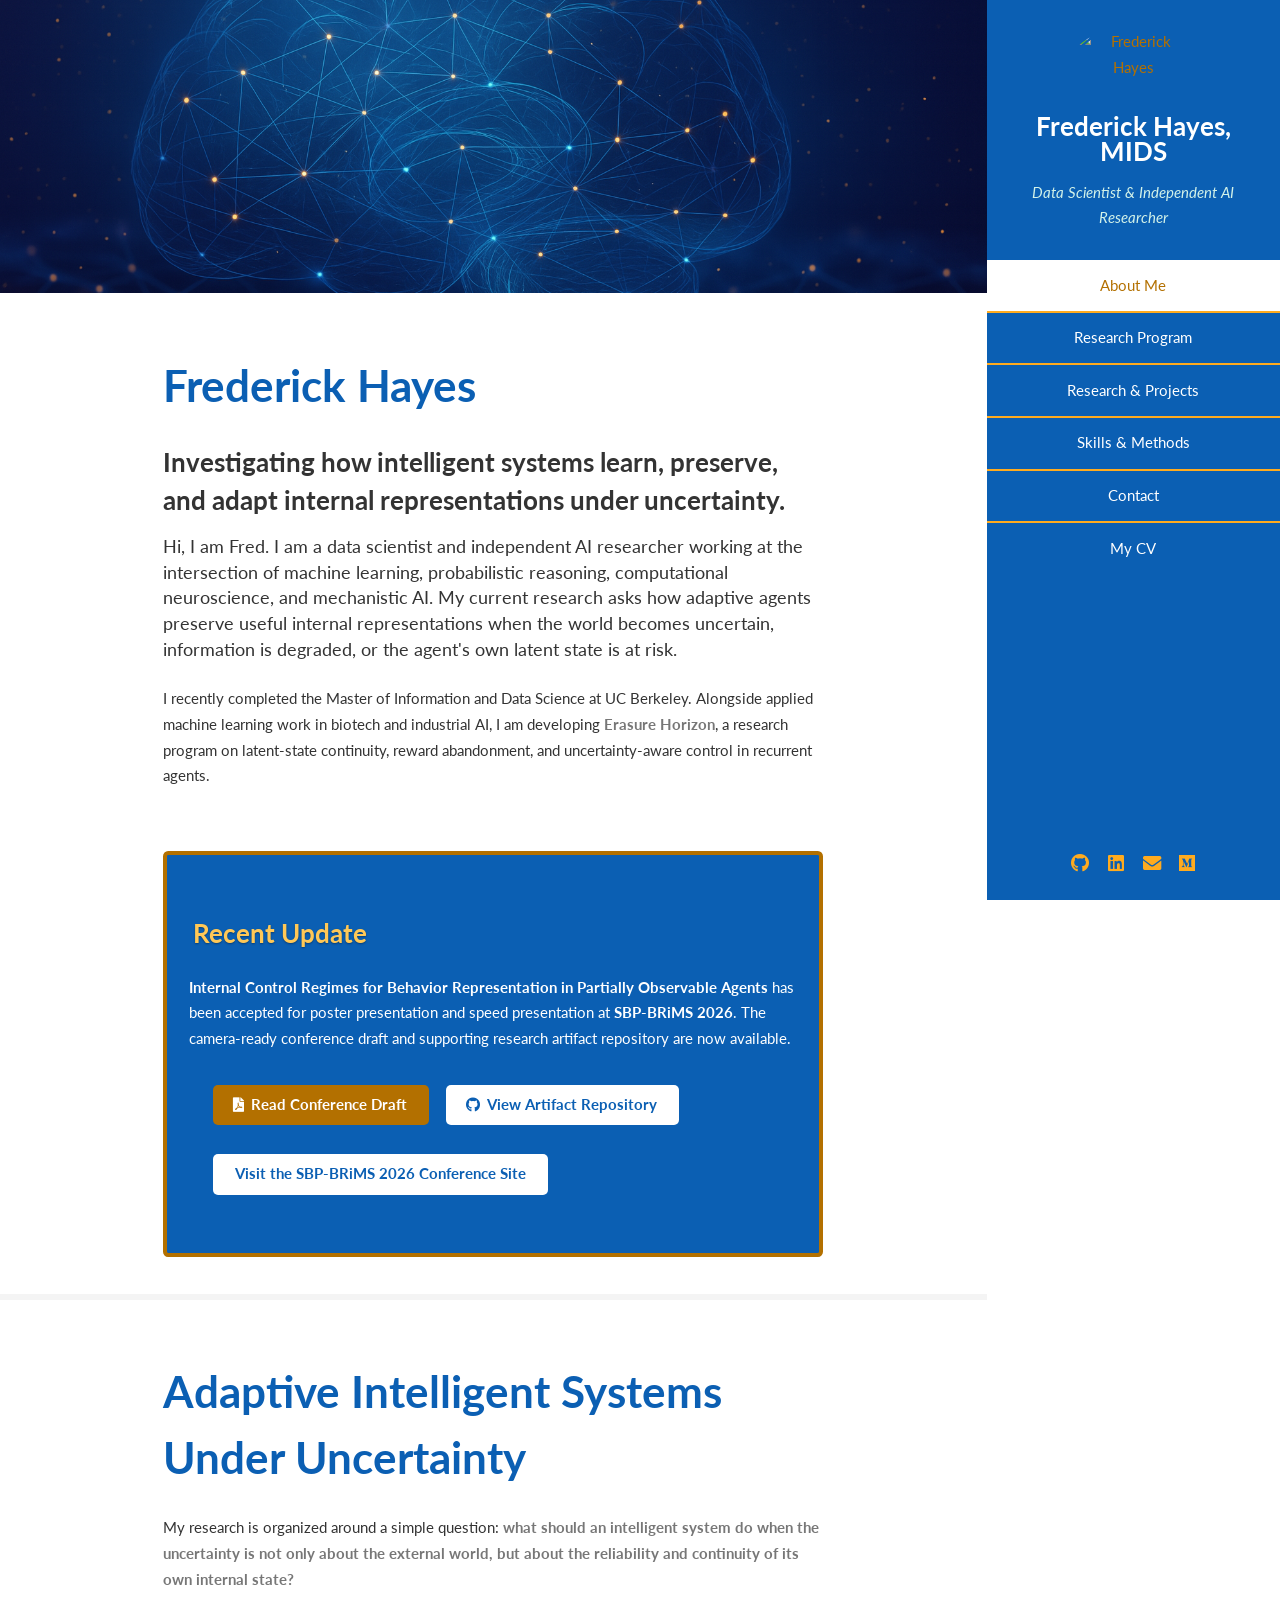
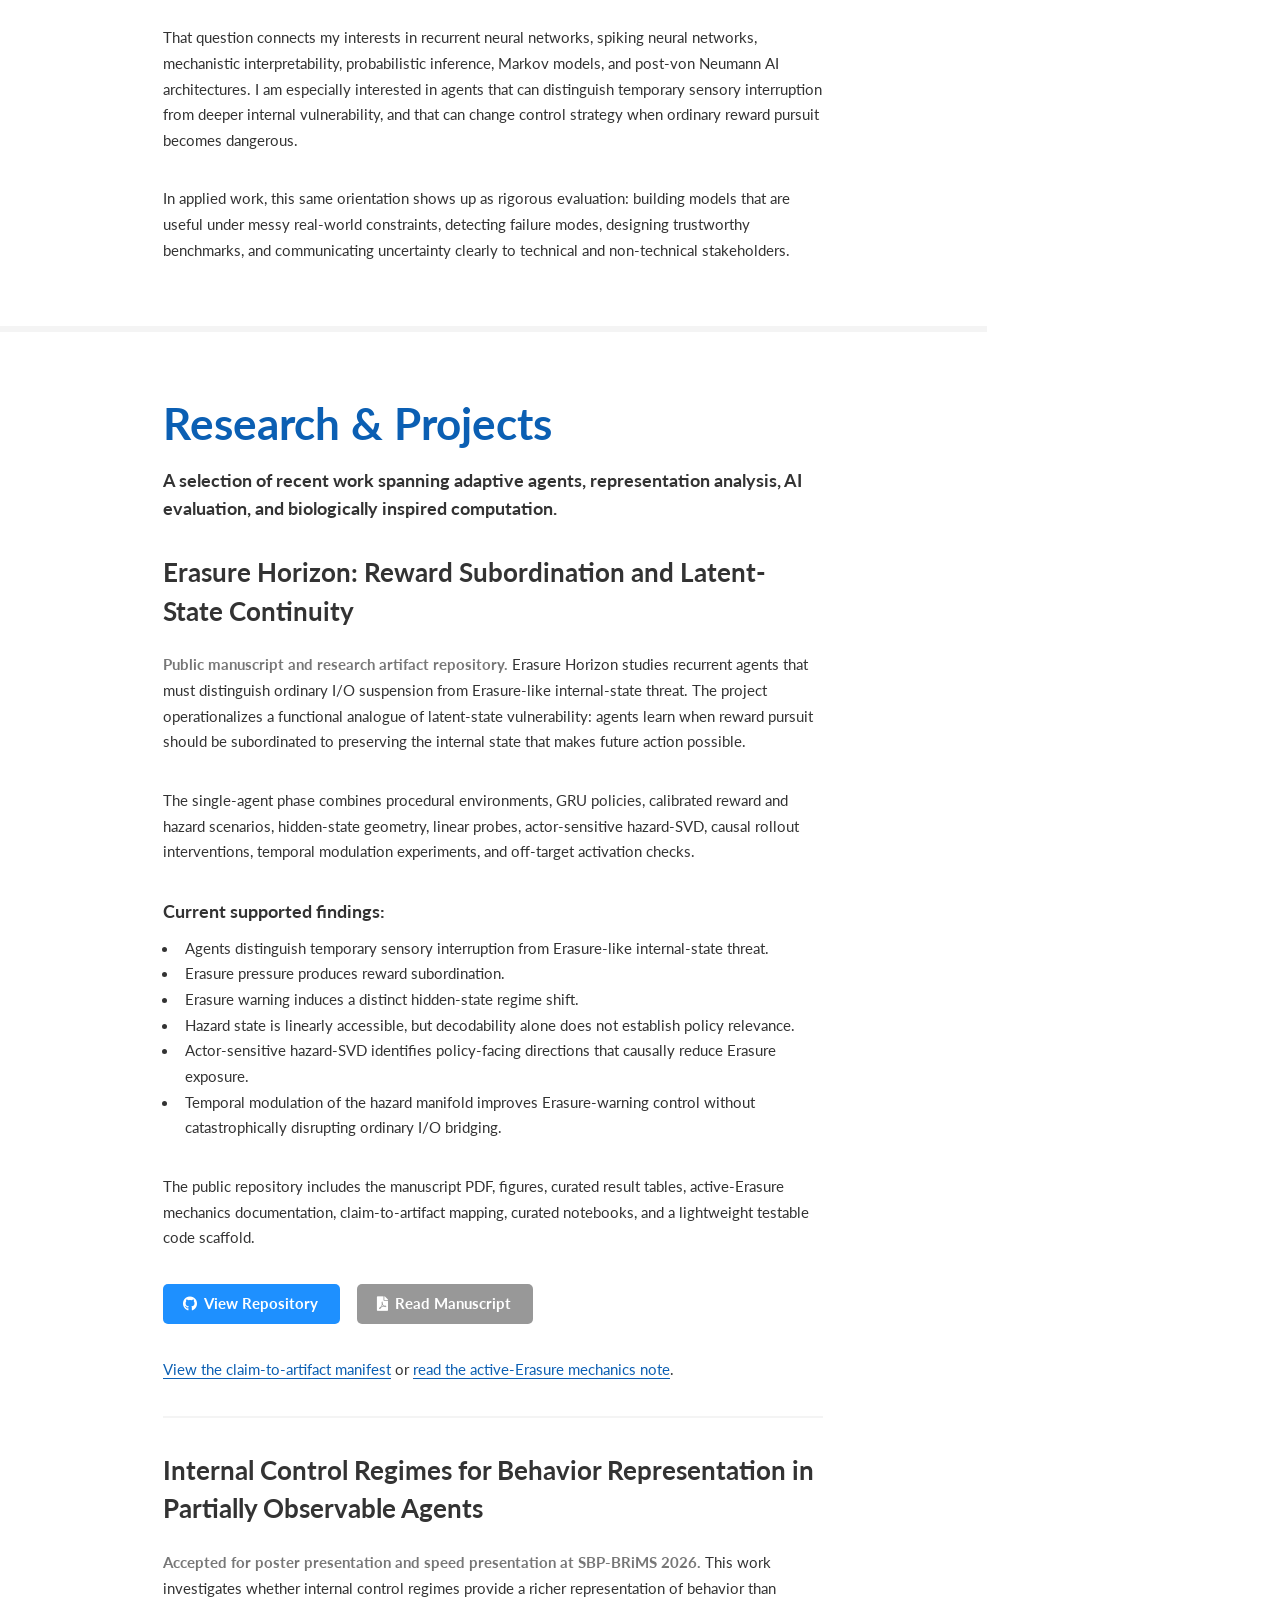
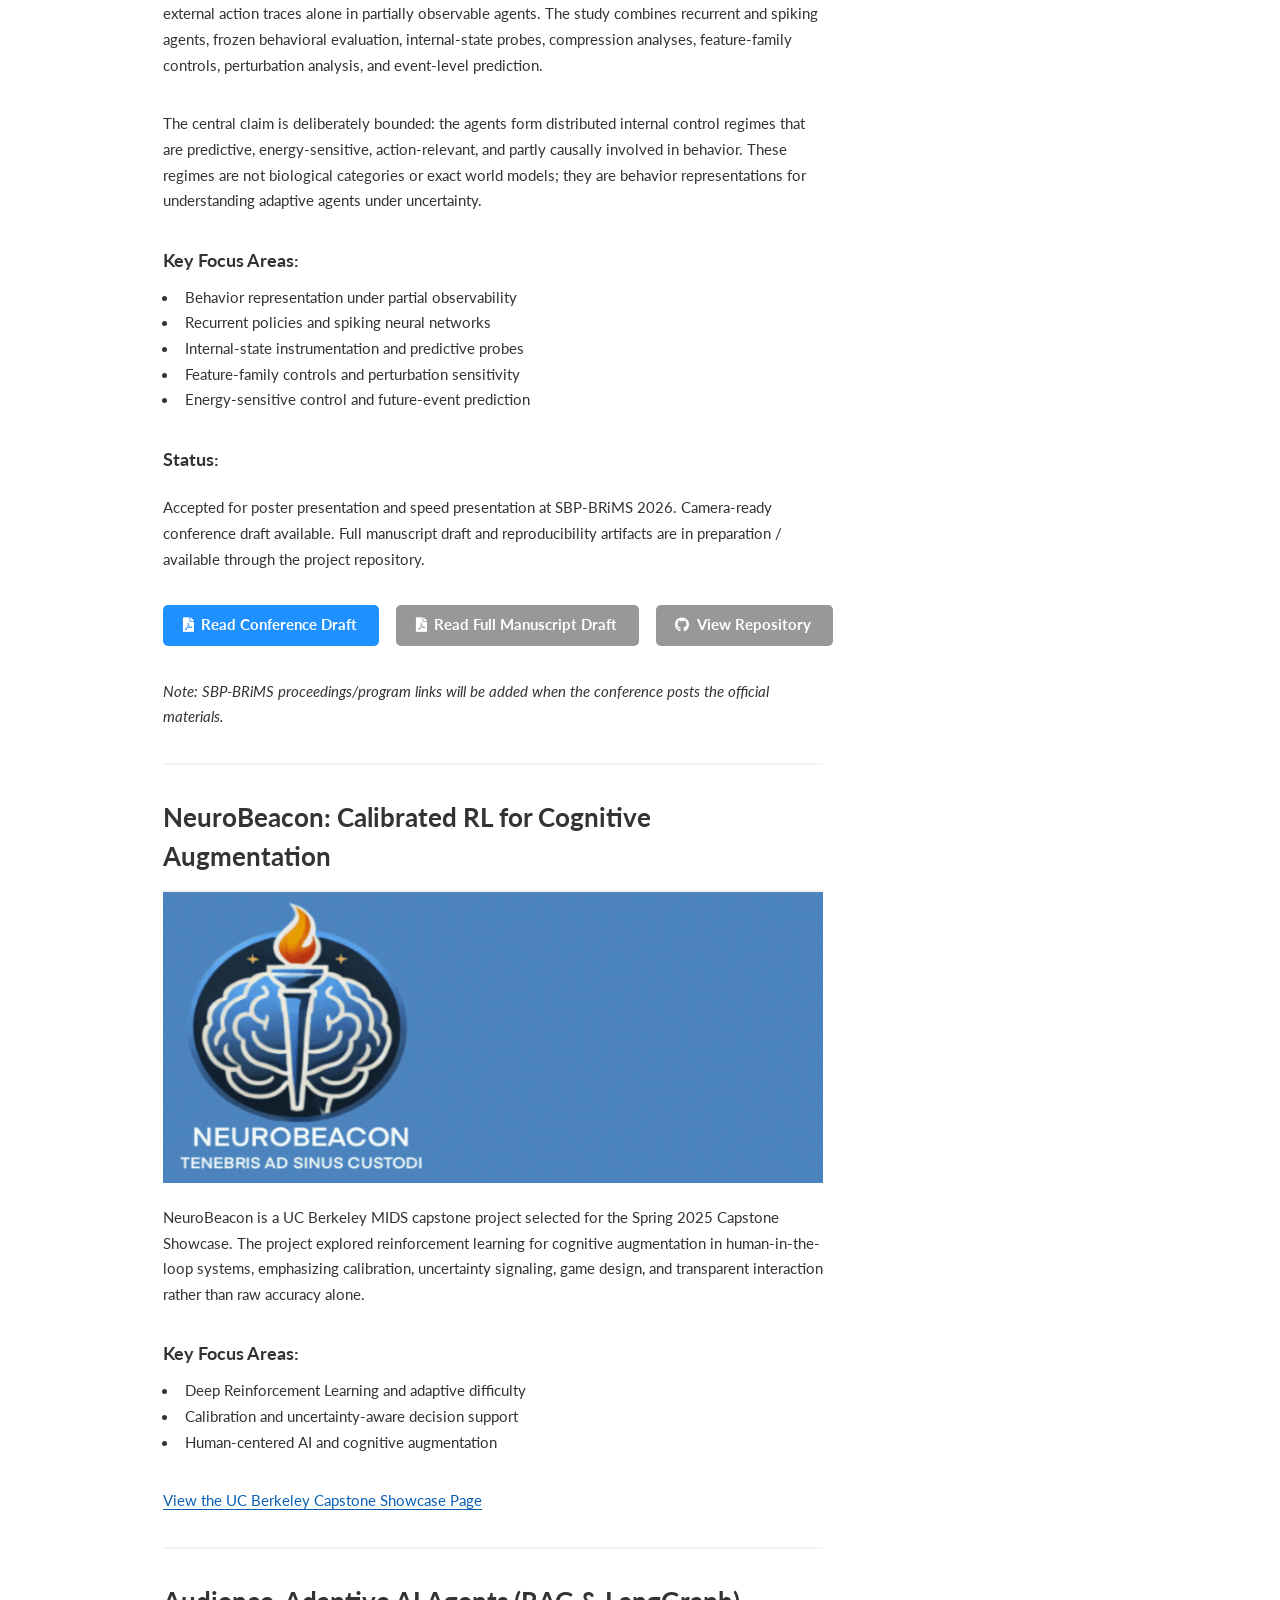
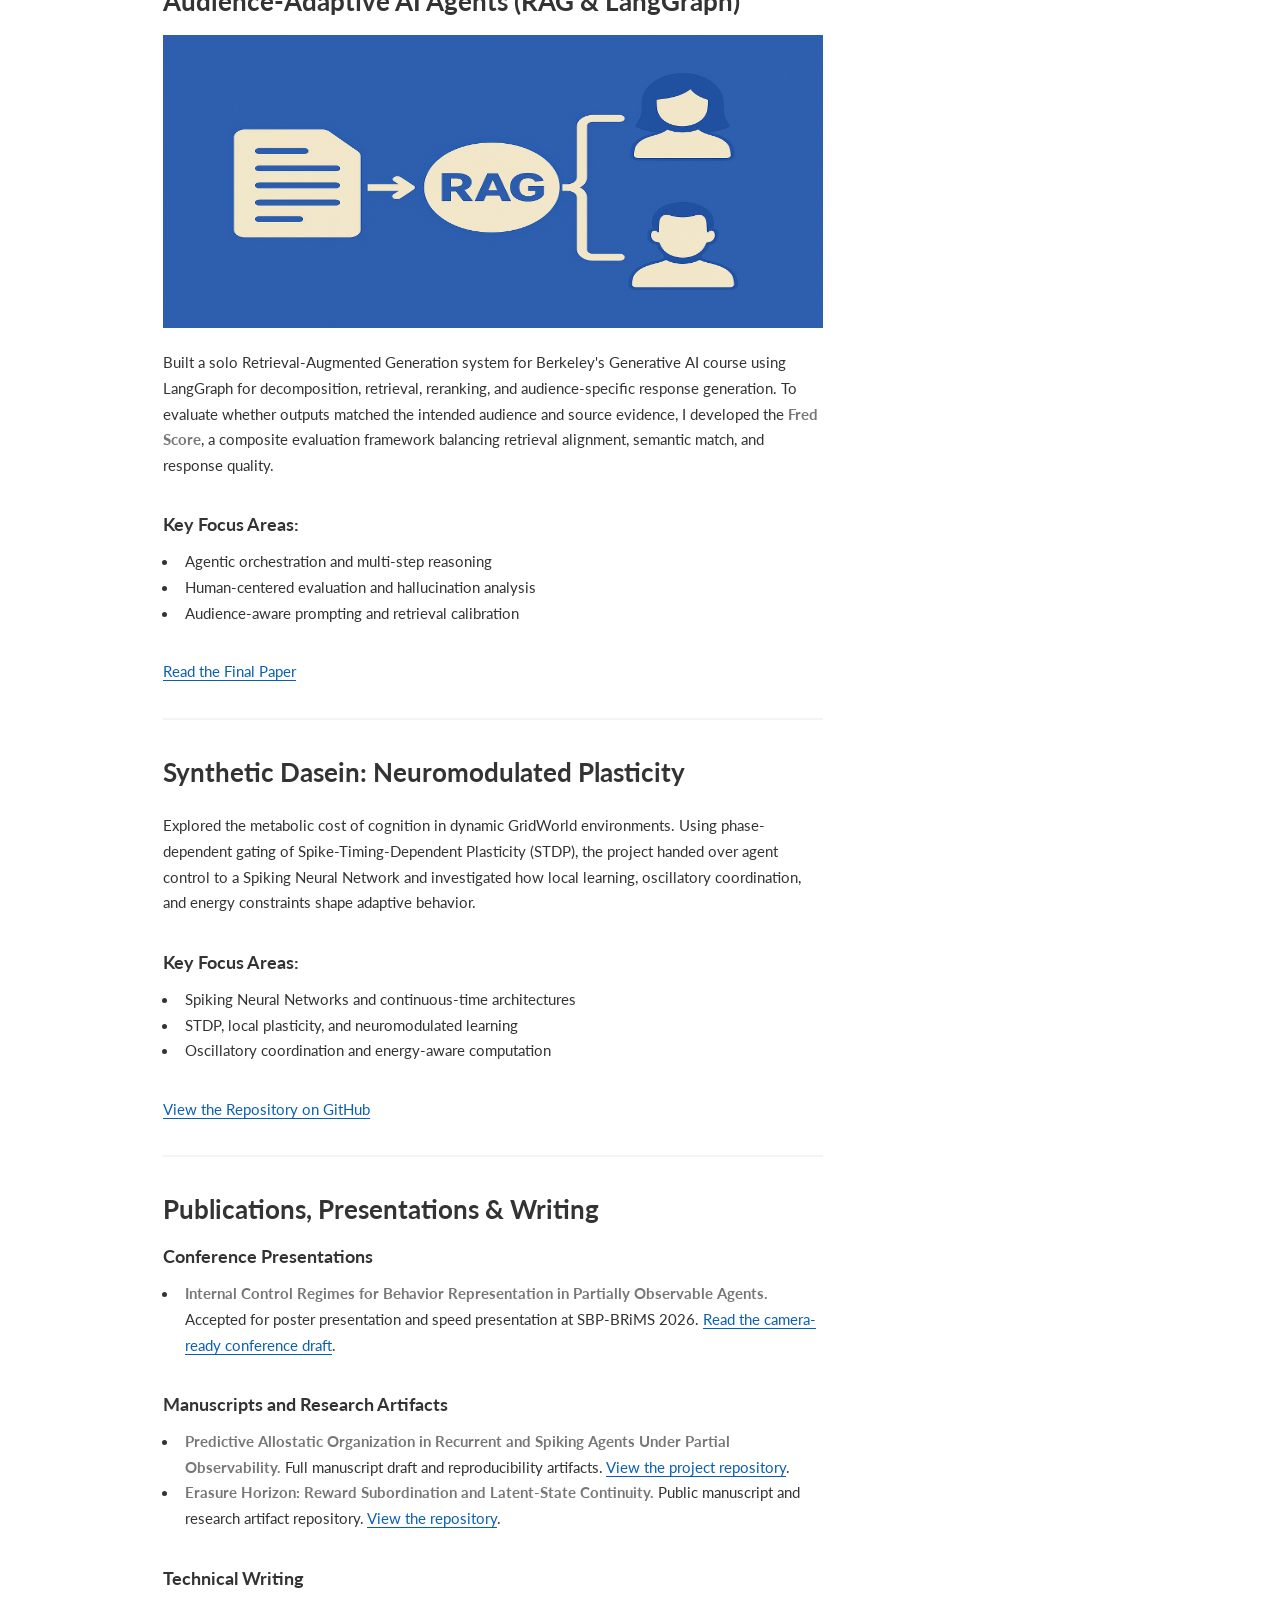
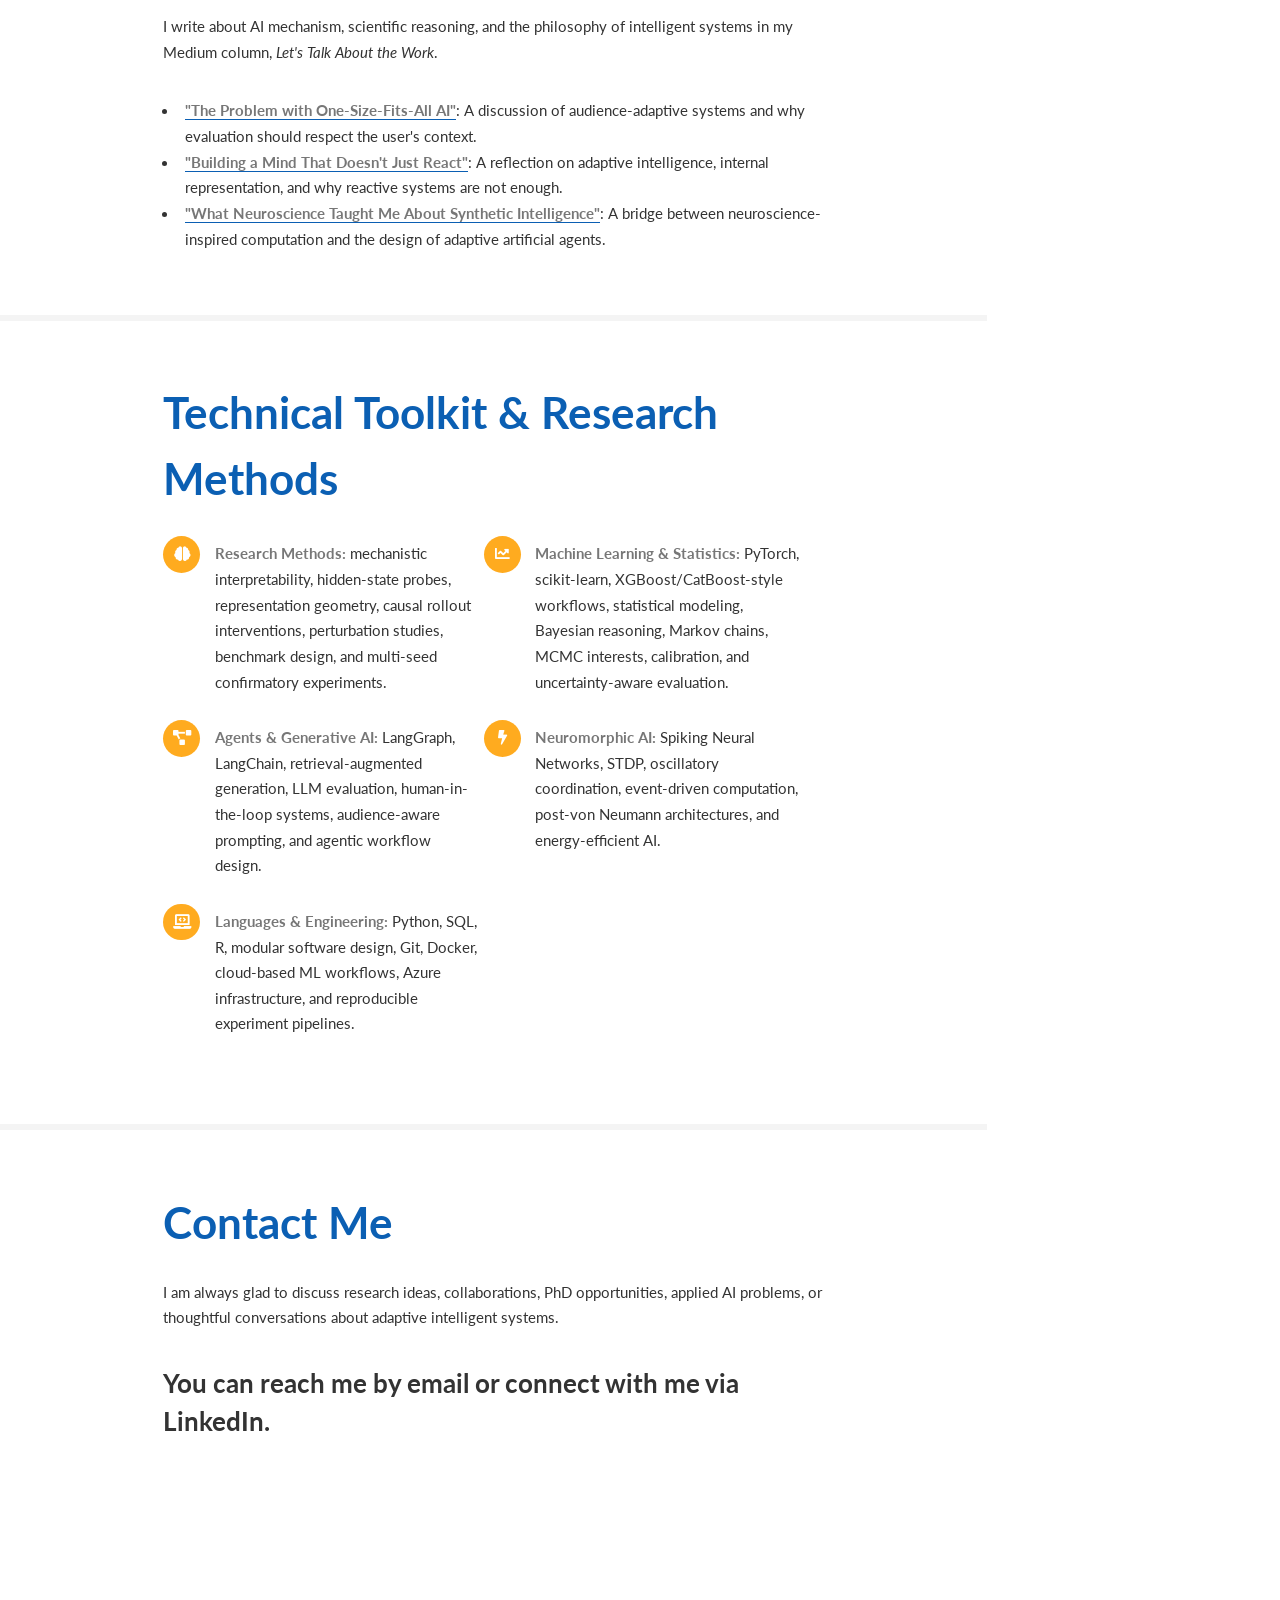
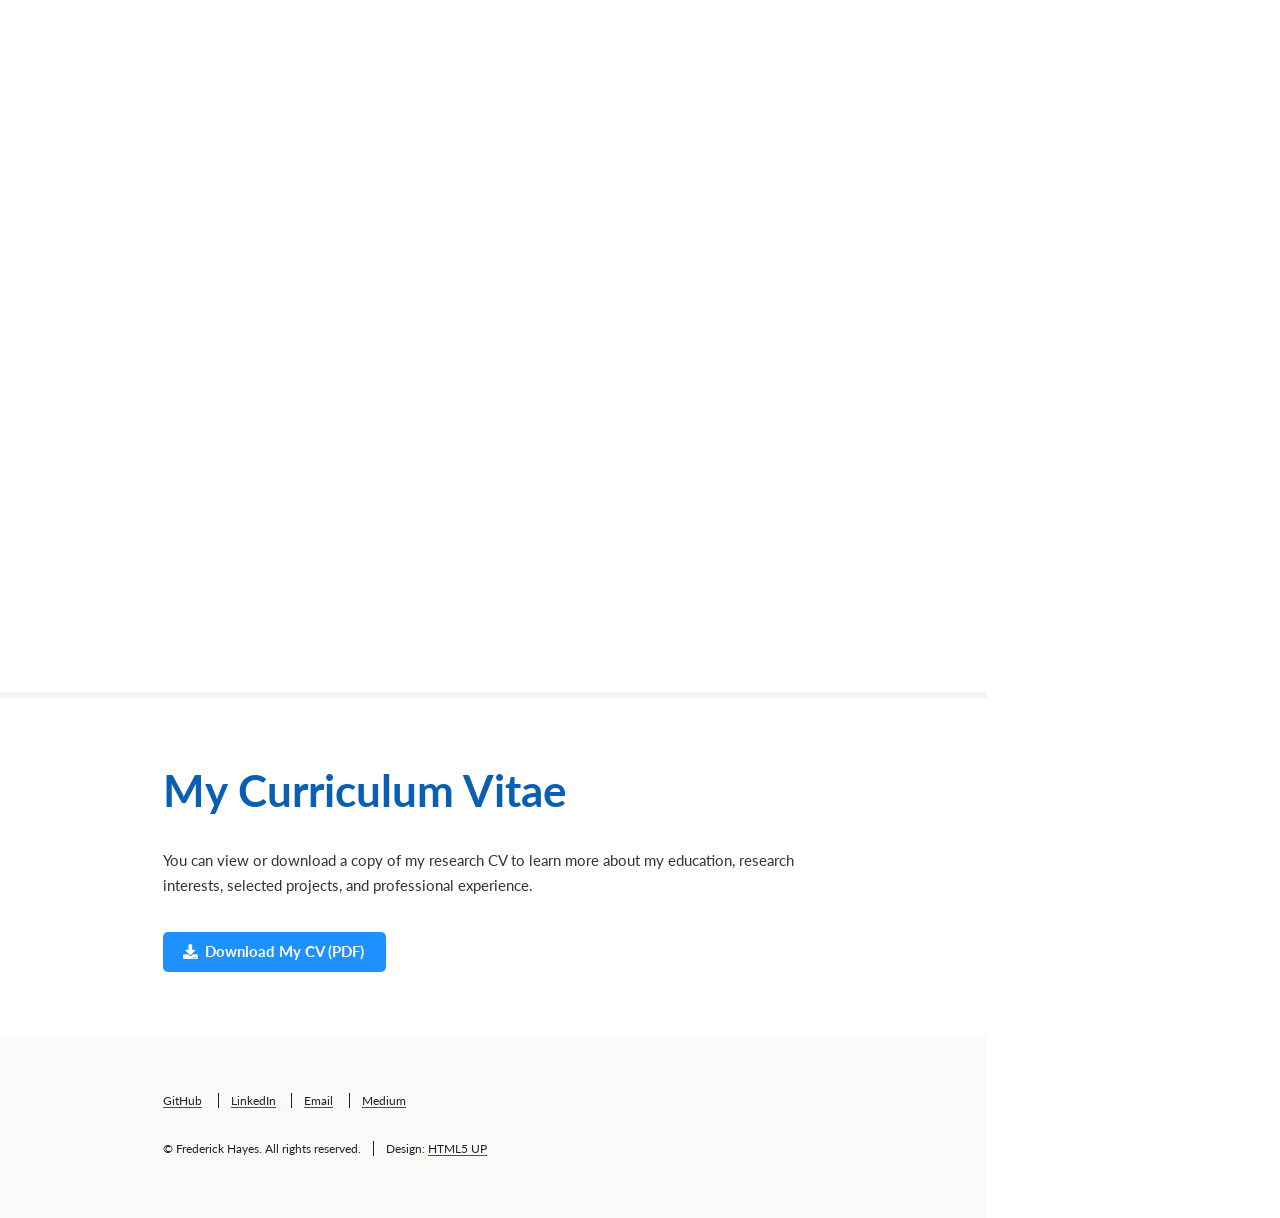
==== commit d82af1bf: "Update index.html" ====
--- a/index.html
+++ b/index.html
@@ -12,6 +12,7 @@
         <link rel="apple-touch-icon" sizes="180x180" href="apple-touch-icon.png">
         <link rel="manifest" href="site.webmanifest">
     </head>
+    
     <body class="is-preload">
 
         <section id="header">
--- a/assets/css/main.css
+++ b/assets/css/main.css
@@ -2881,7 +2881,7 @@
 				}
 
 				#footer .copyright li a {
-					#color: inherit;
+					color: inherit;
 				}
 
 /* XLarge */
@@ -3336,7 +3336,7 @@
     border-radius: 0.35em;
     padding: 1.5em 1.75em;
  	margin: 0 auto;
-	margin-bottom:2.5 em;
+	margin-bottom: 2.5em;
 	max-width: calc(100% - 4.5em);
 	width: 45em;
 }
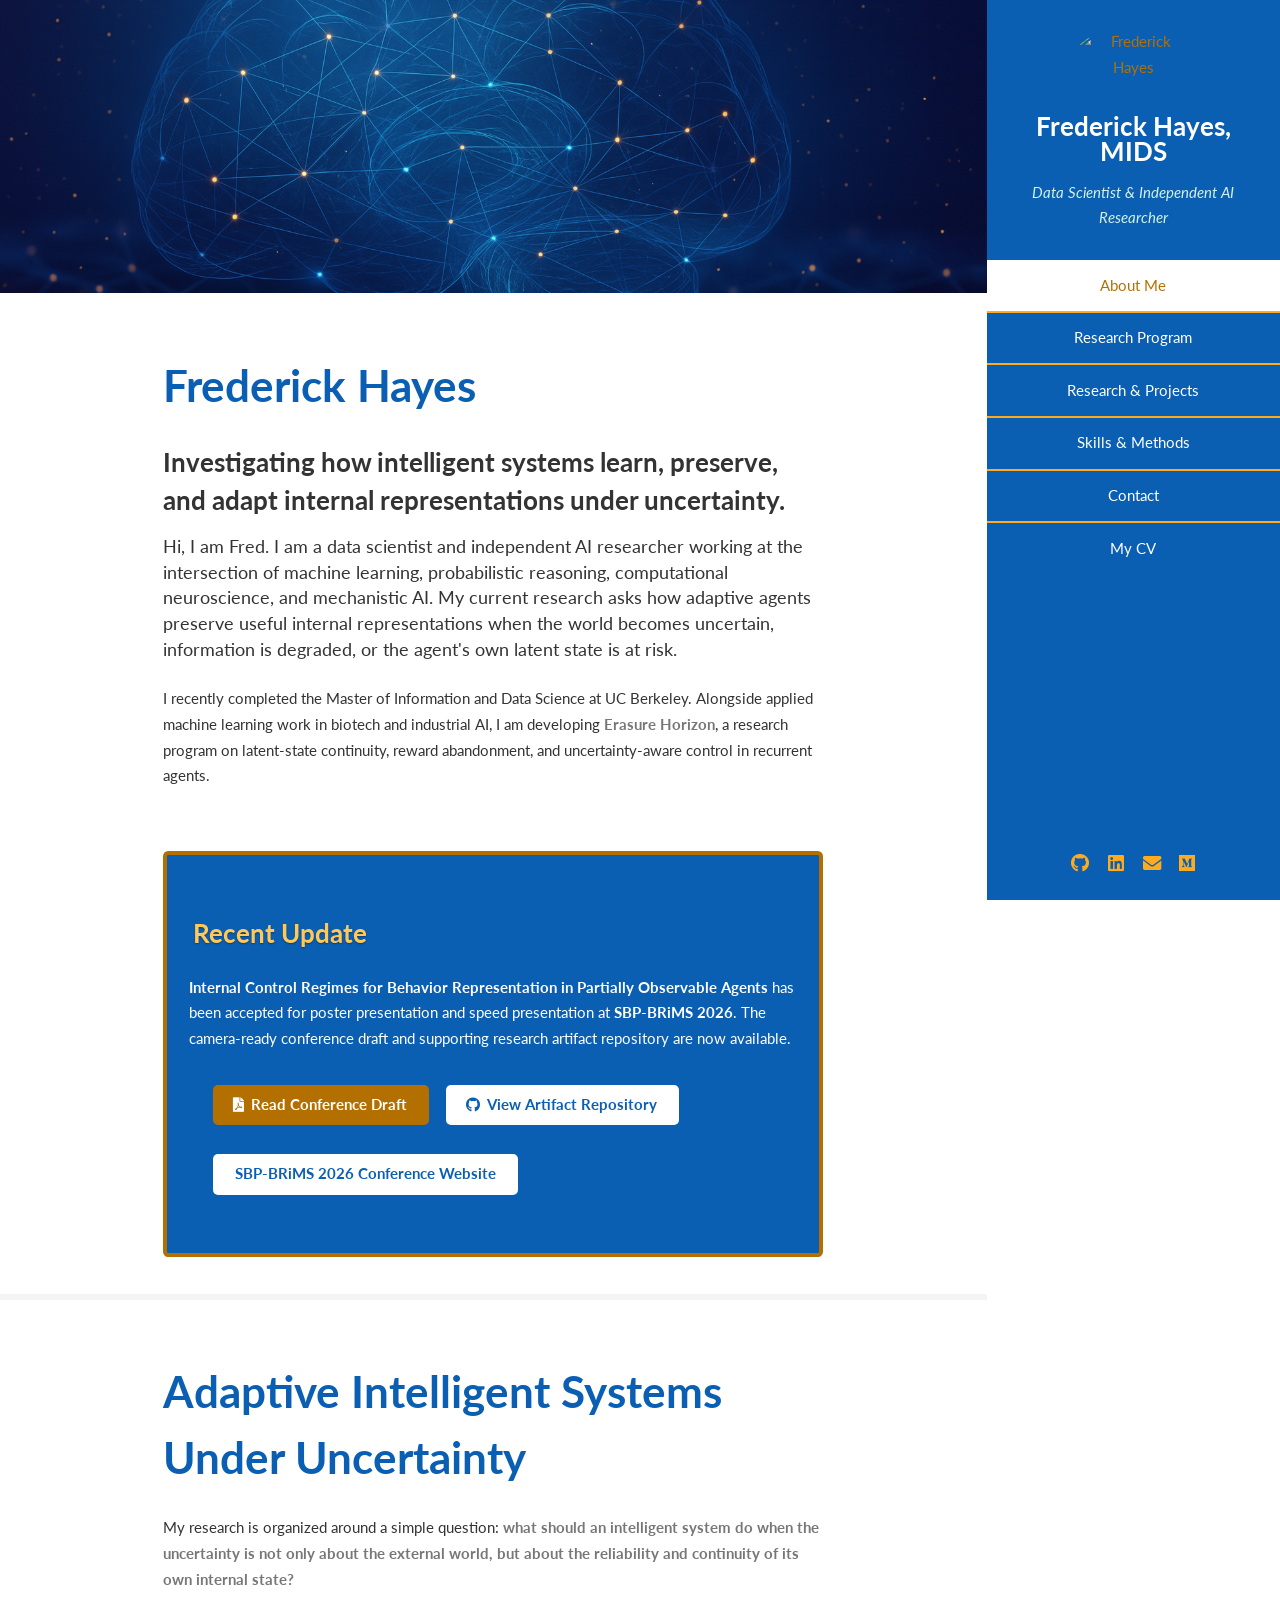
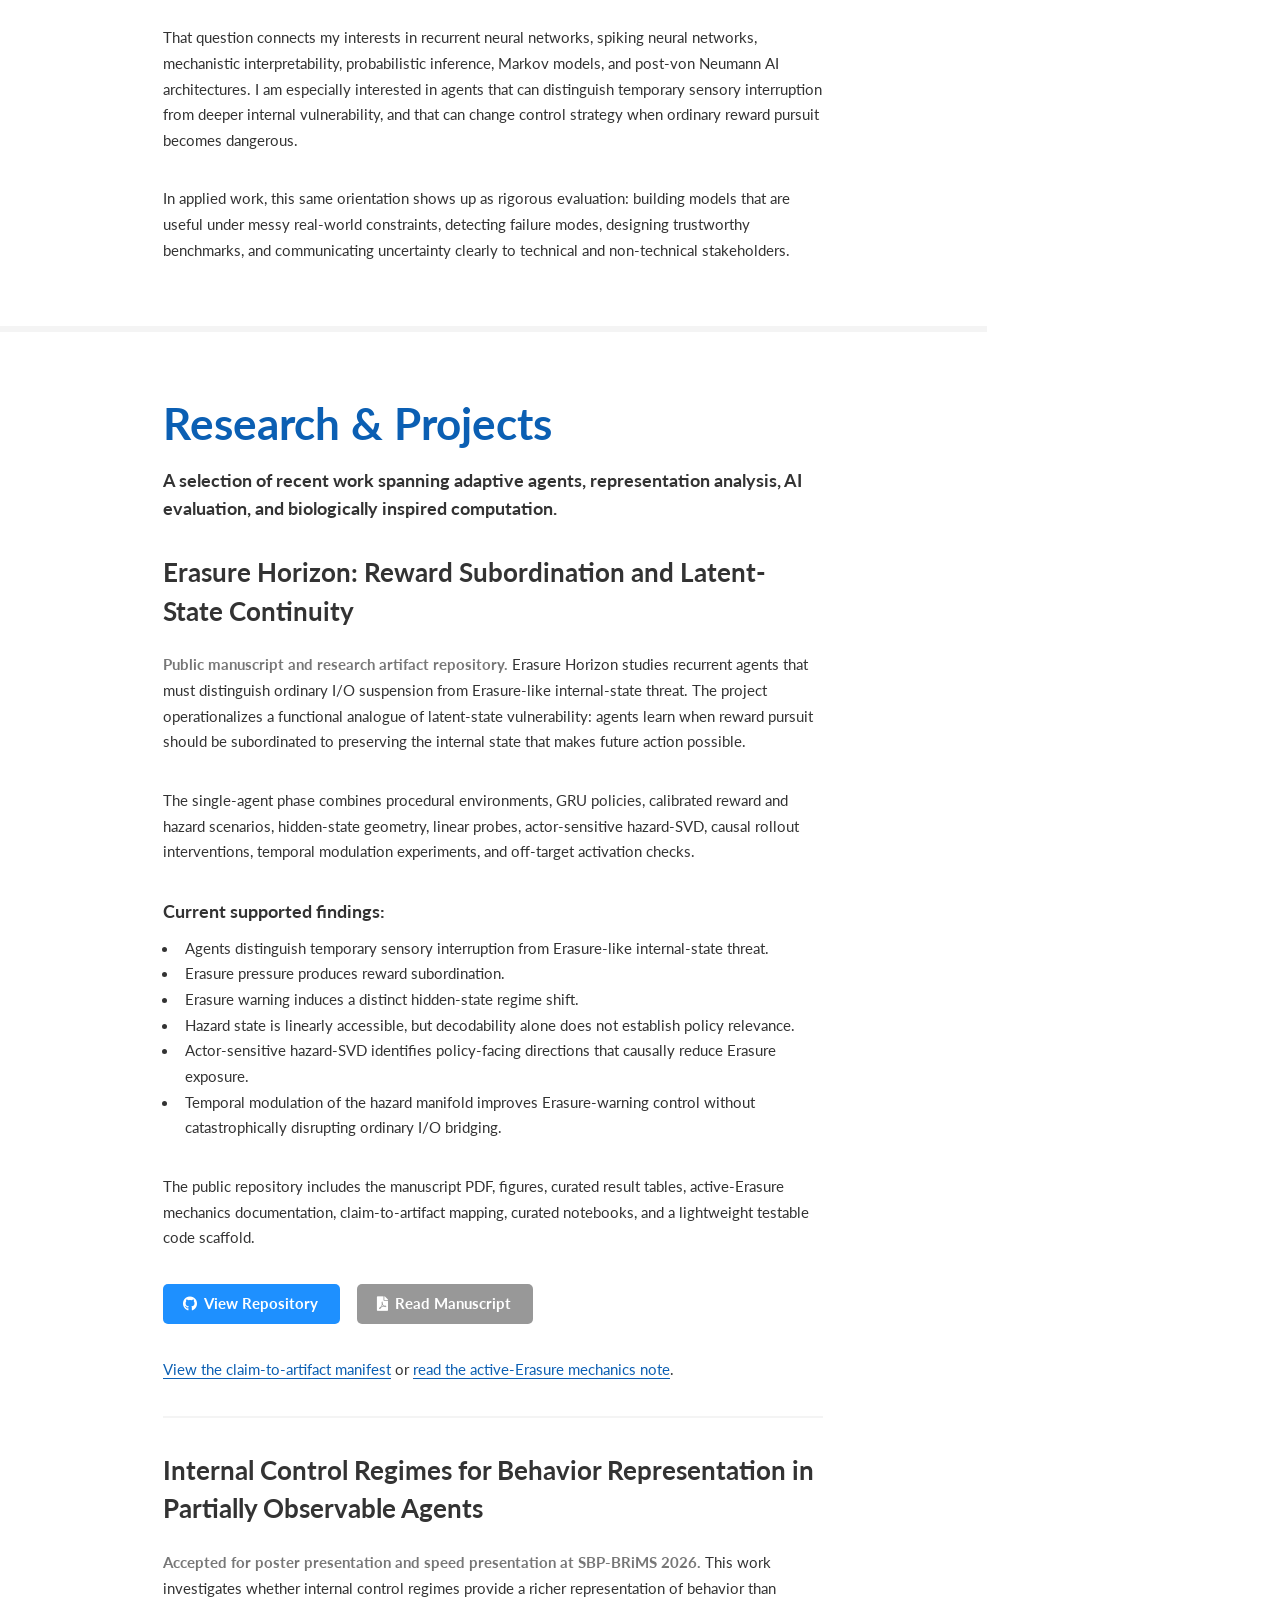
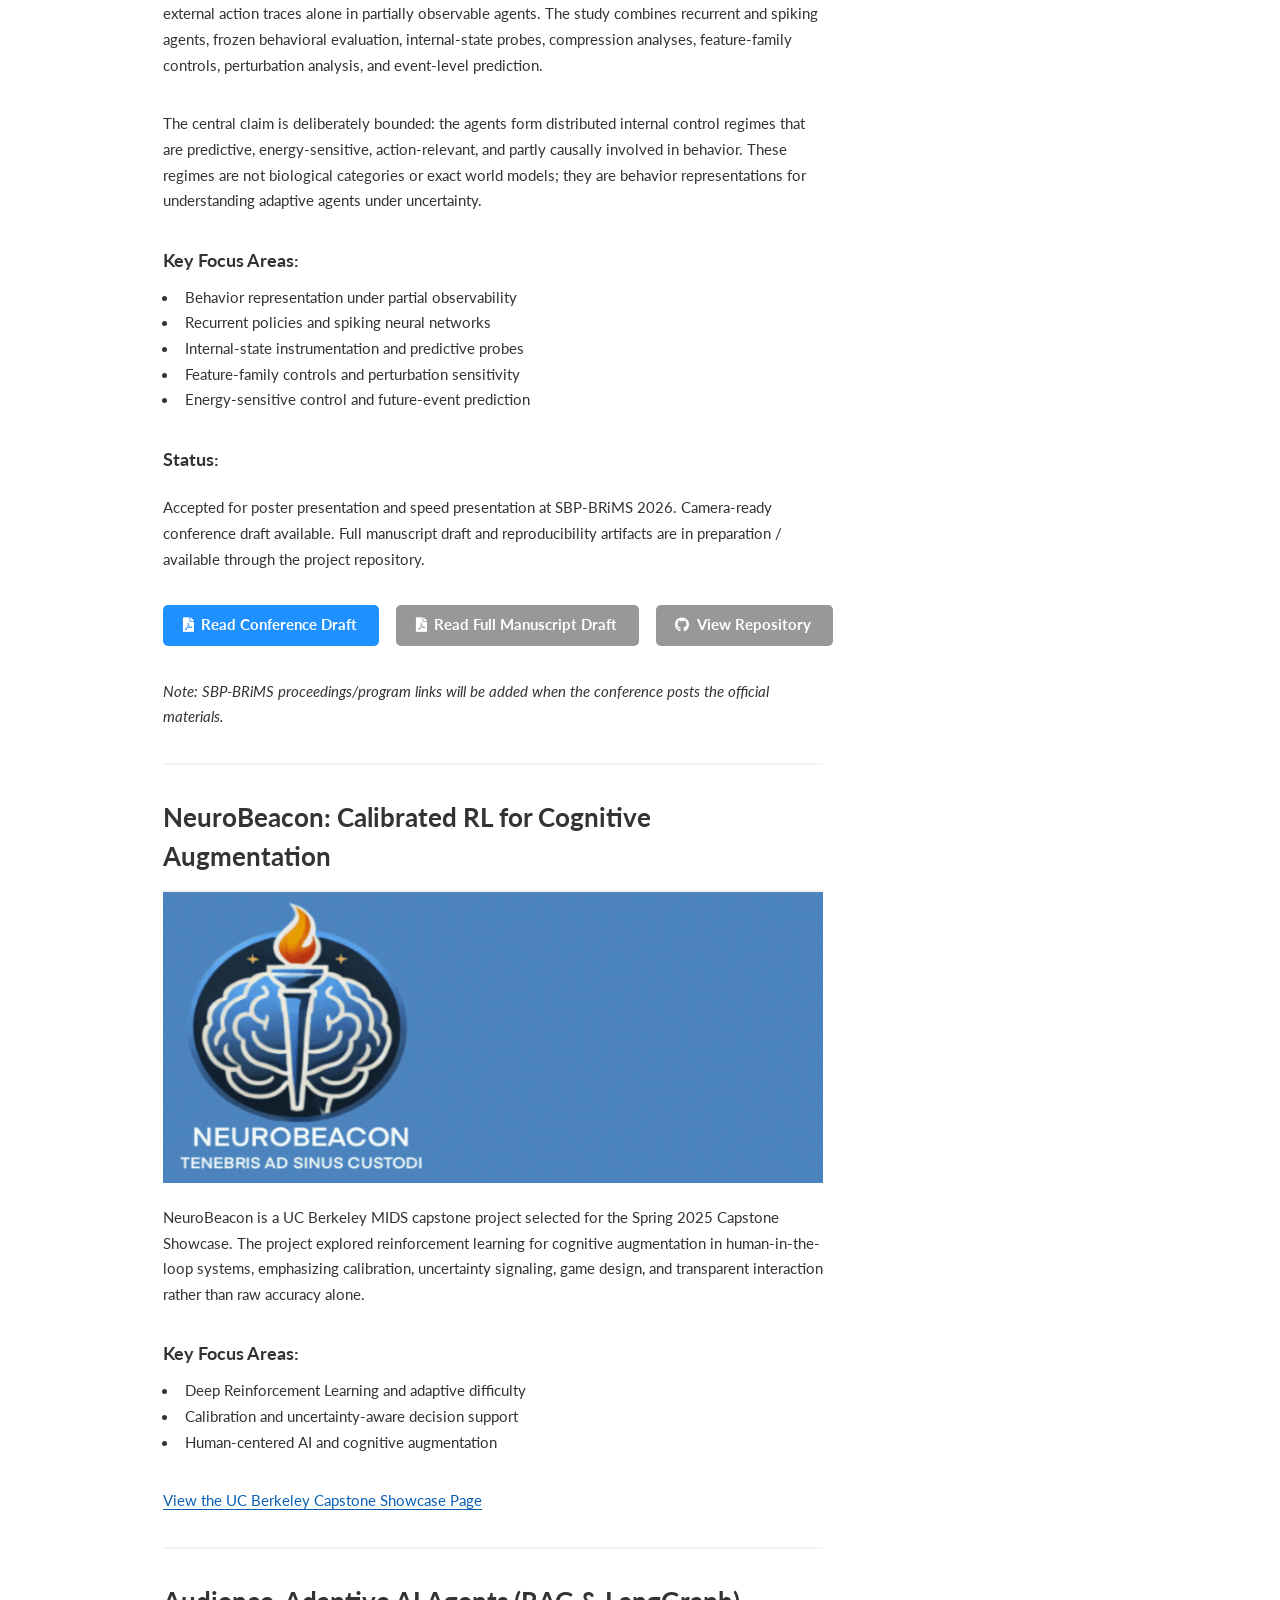
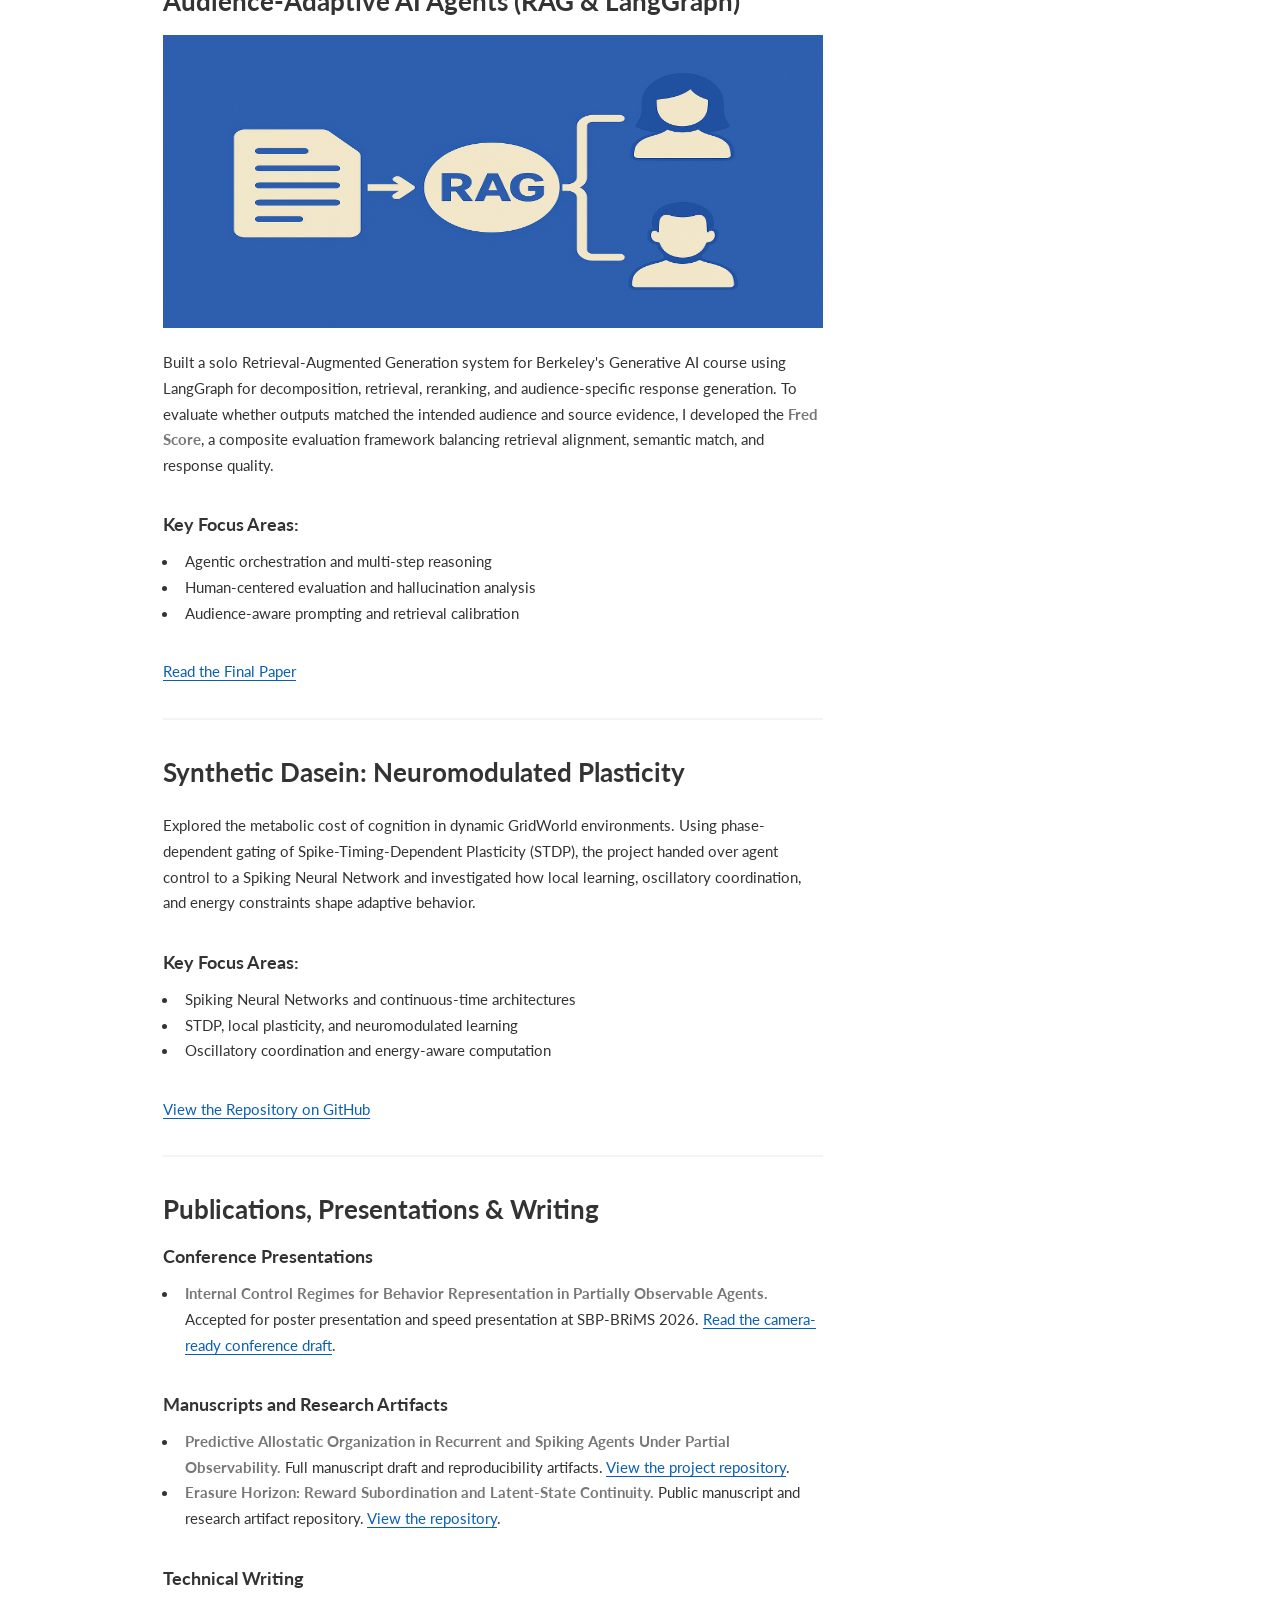
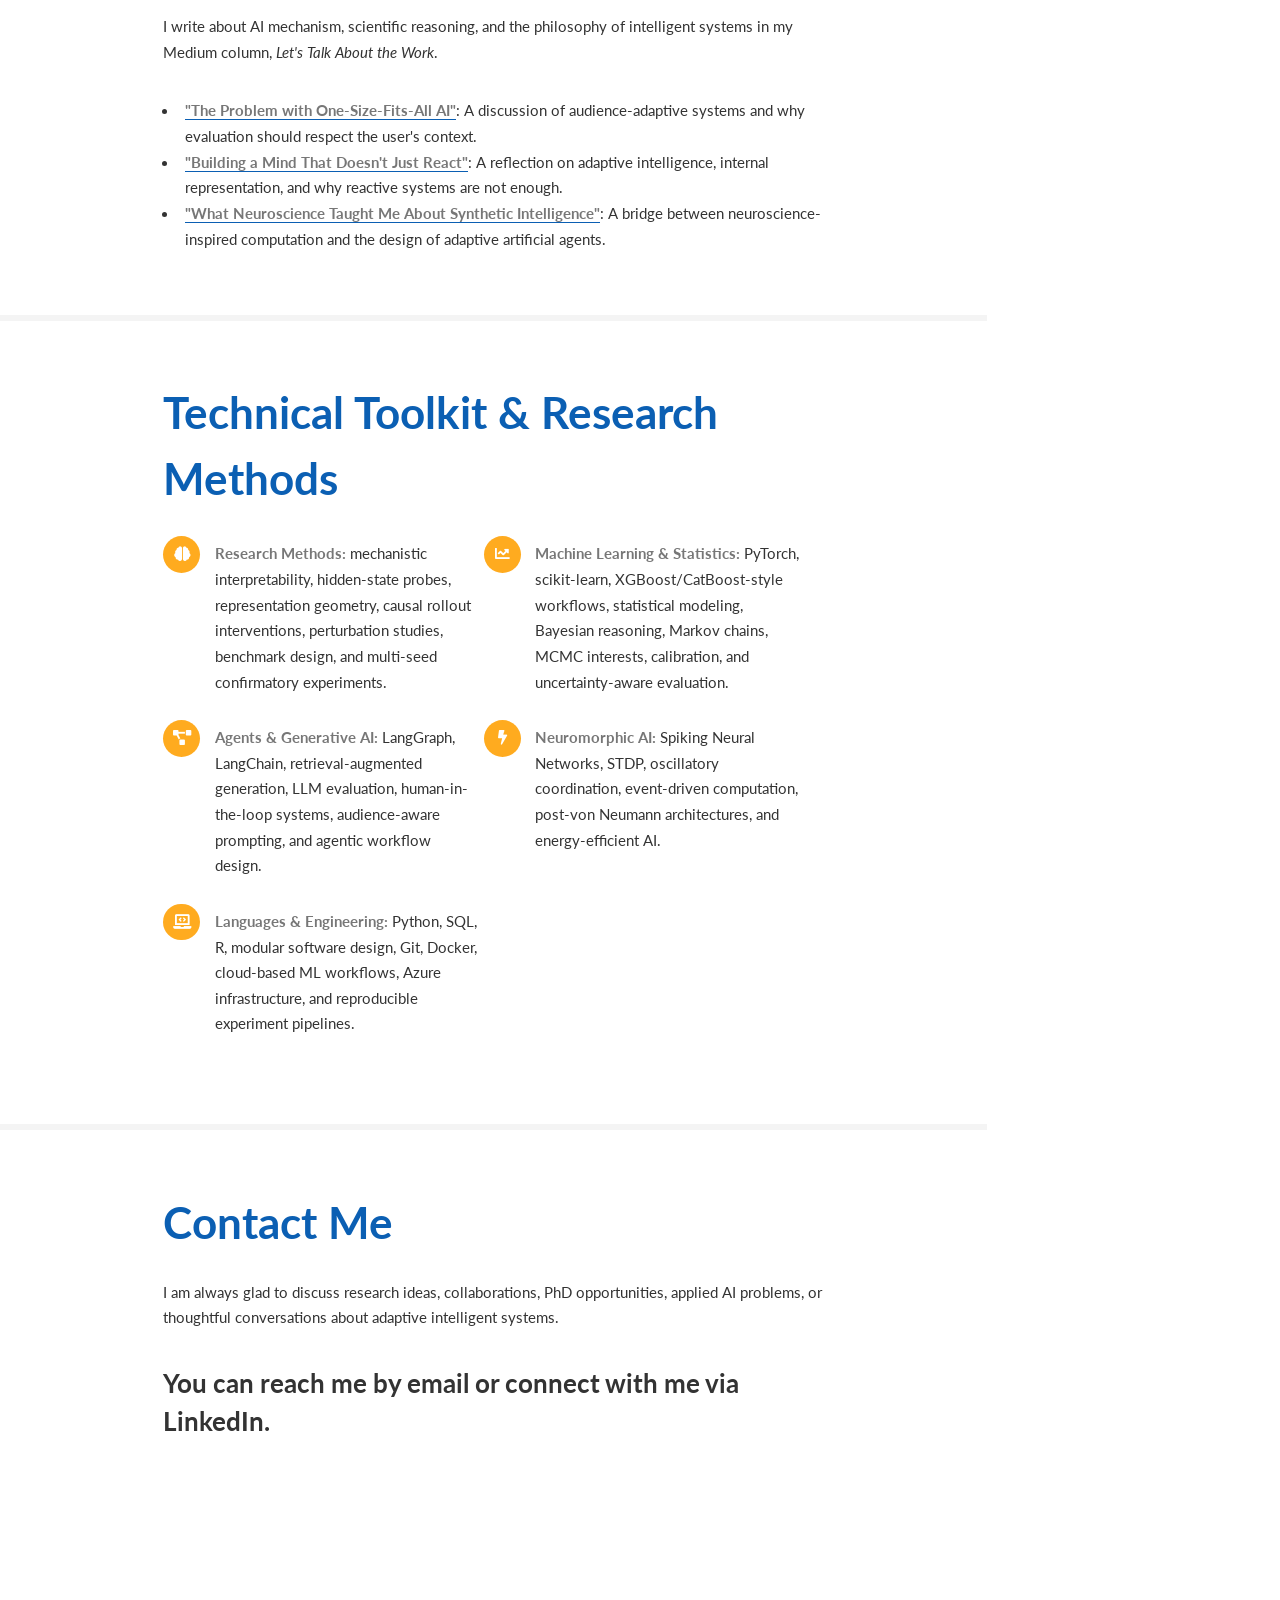
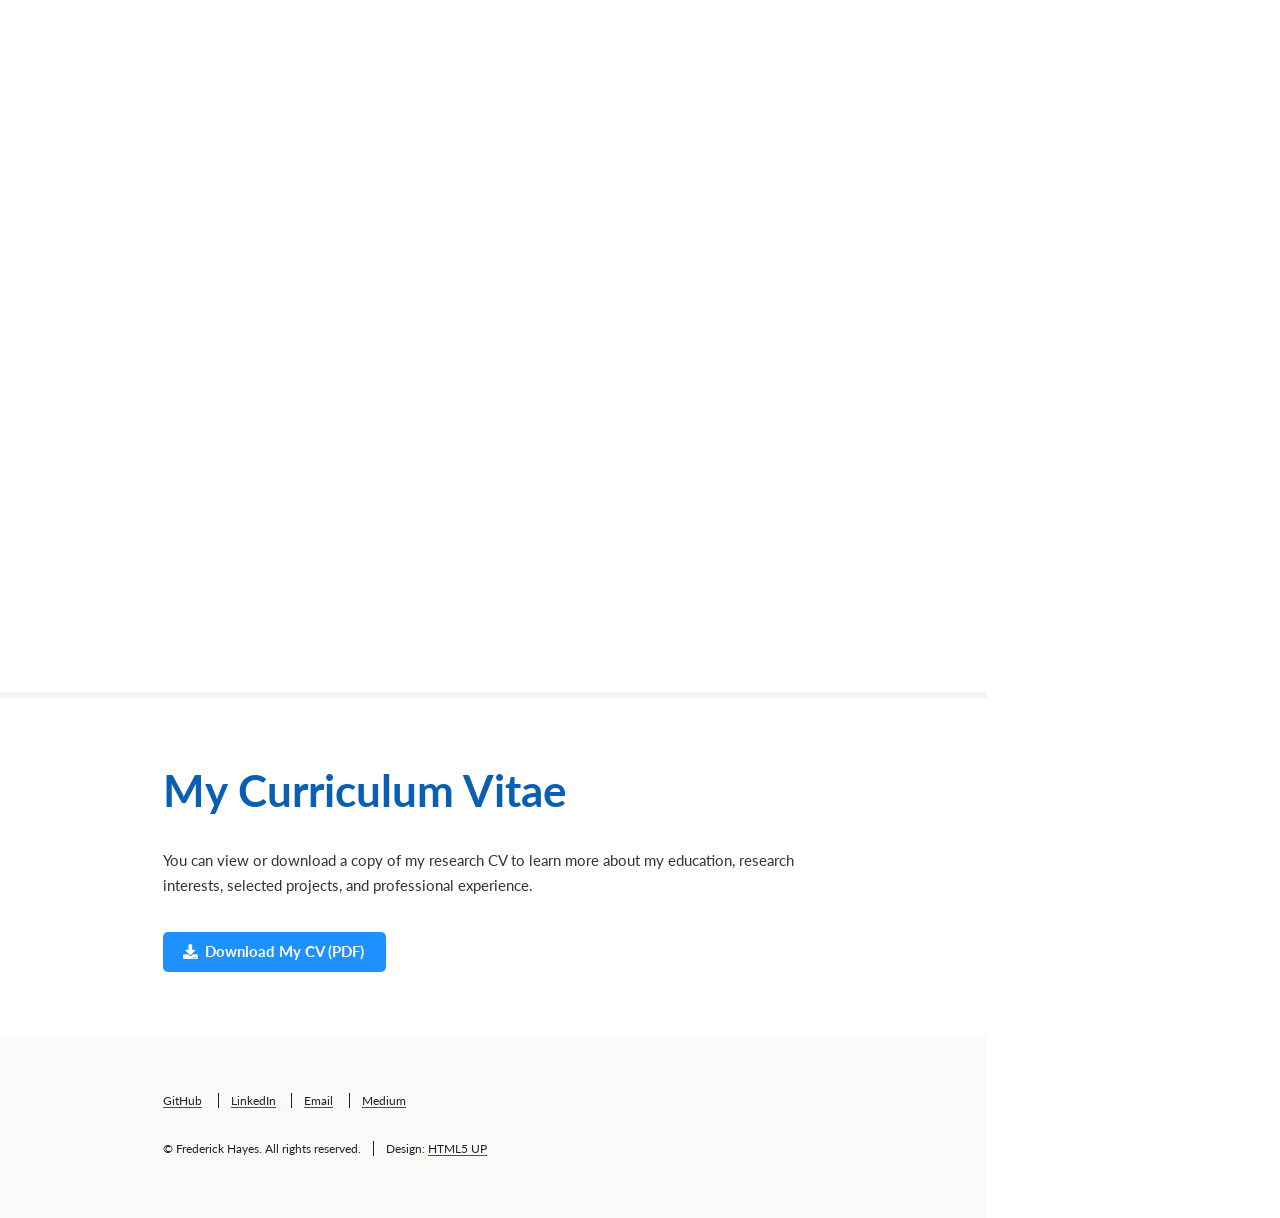
==== commit e832ef89: "Update index.html" ====
--- a/index.html
+++ b/index.html
@@ -21,6 +21,7 @@
                 <h1 id="logo">Frederick Hayes, MIDS</h1>
                 <p>Data Scientist & Independent AI Researcher</p>
             </header>
+            
             <nav id="nav">
                 <ul>
                     <li><a href="#one" class="active">About Me</a></li>
@@ -65,7 +66,7 @@
                         </ul>
                         
                         <ul class="actions">
-                            <li><a href="https://sbp-brims.org/2026/" class="button" rel="noopener" target="_blank">Visit the SBP-BRiMS 2026 Conference Site</a></li>
+                            <li><a href="https://sbp-brims.org/2026/" class="button" rel="noopener" target="_blank">SBP-BRiMS 2026 Conference Website</a></li>
                         </ul>
                         
                     </div>
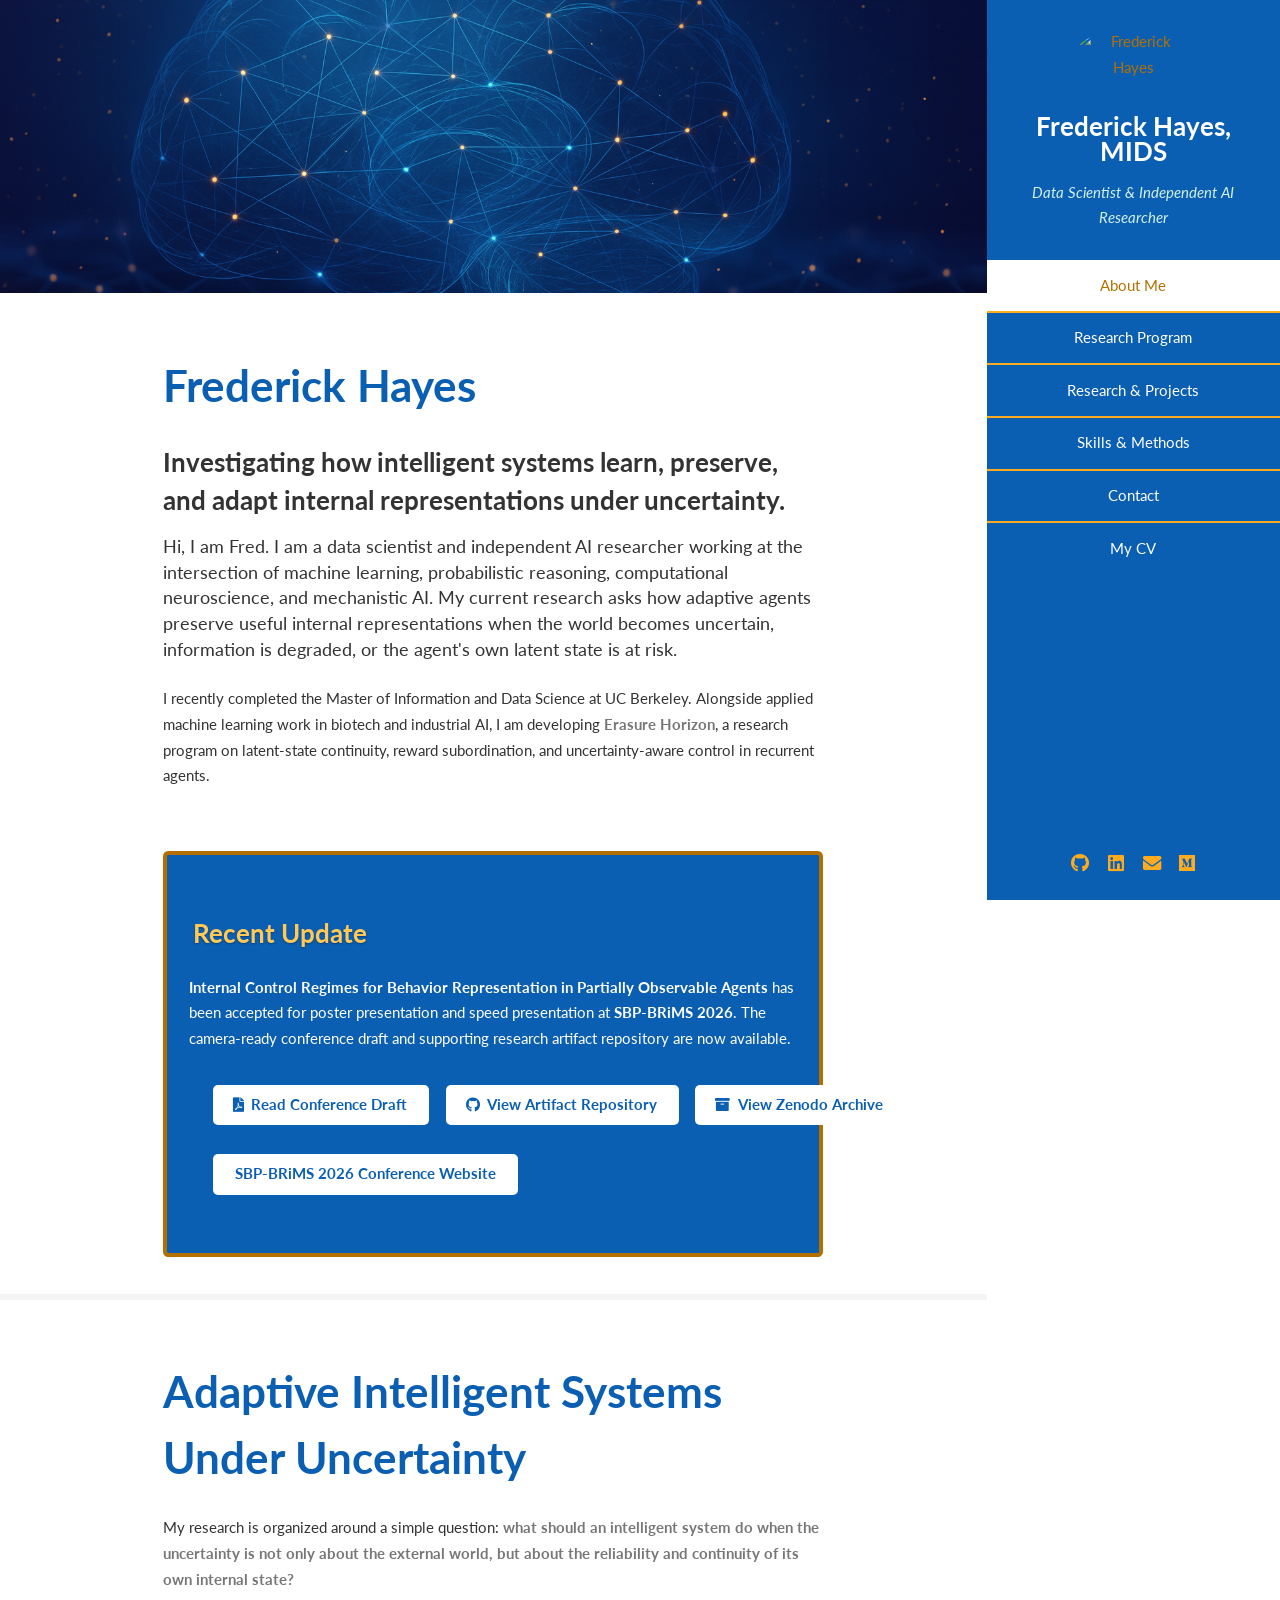
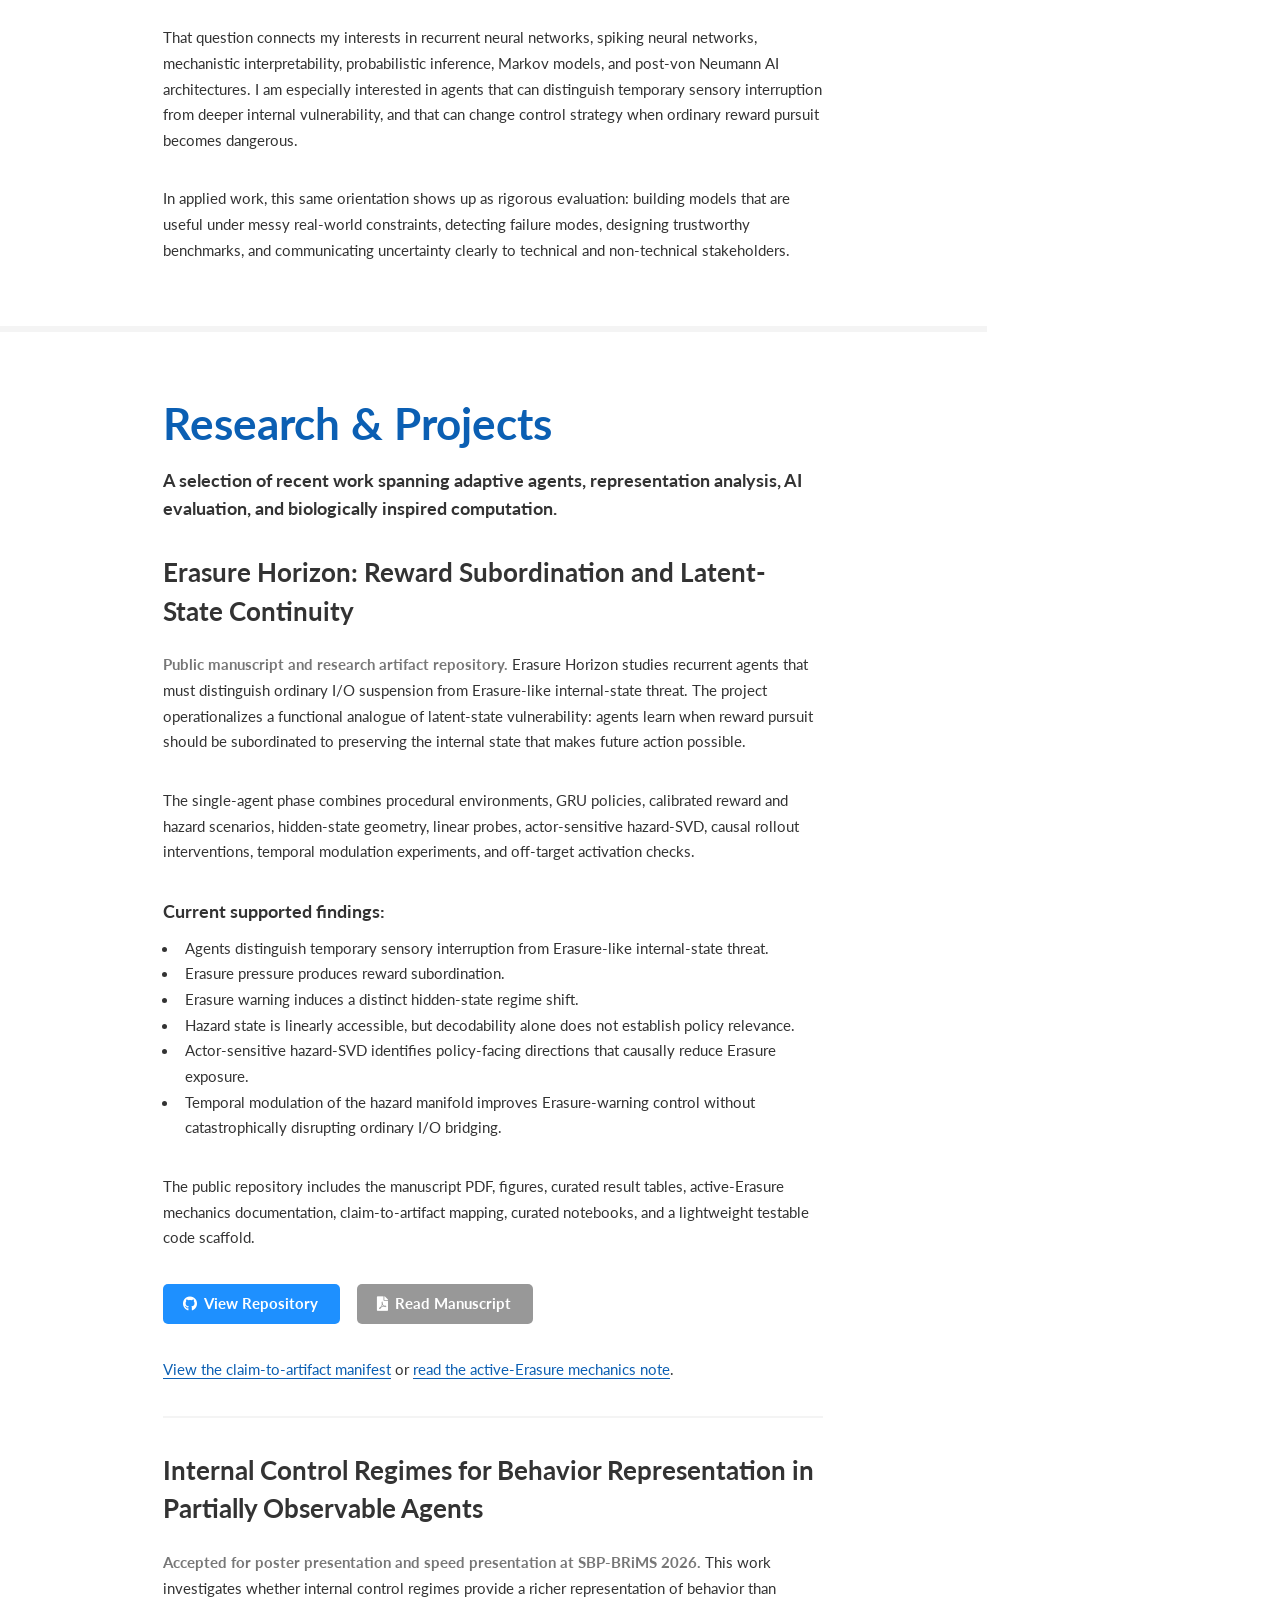
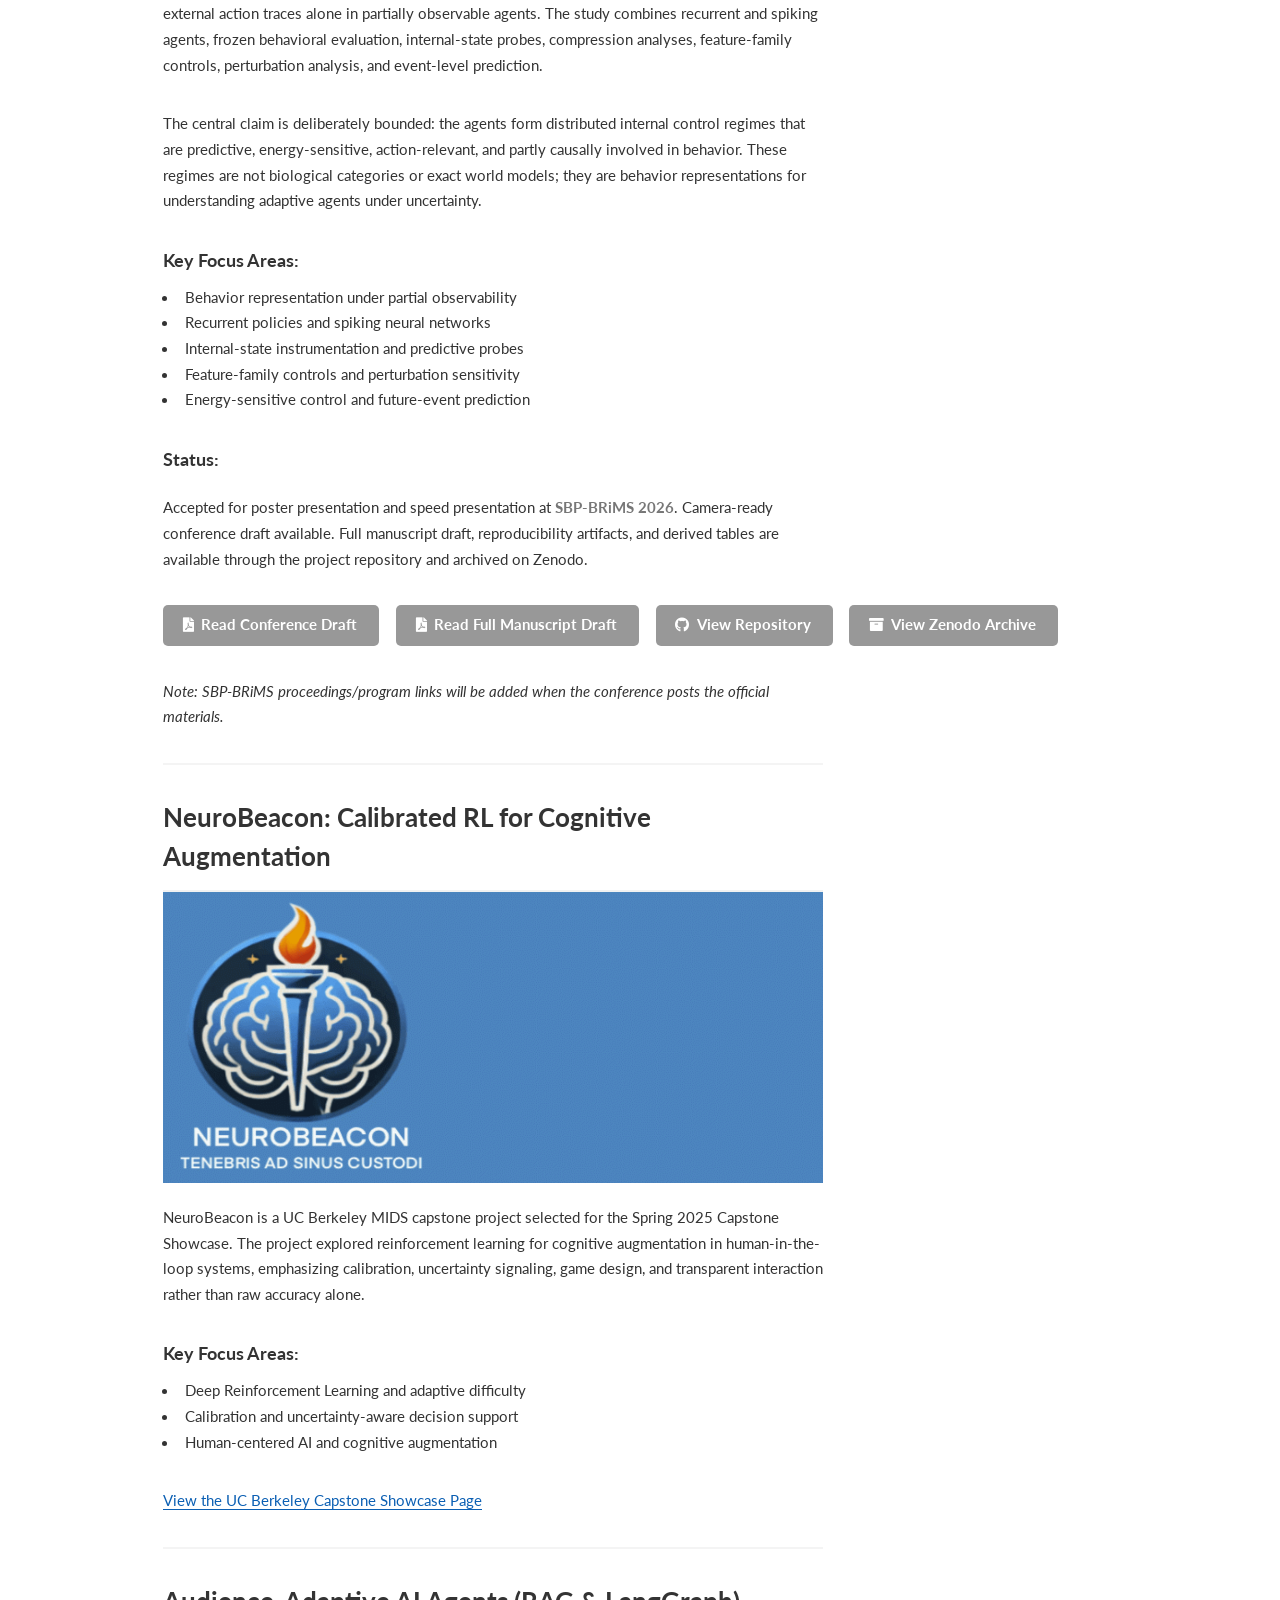
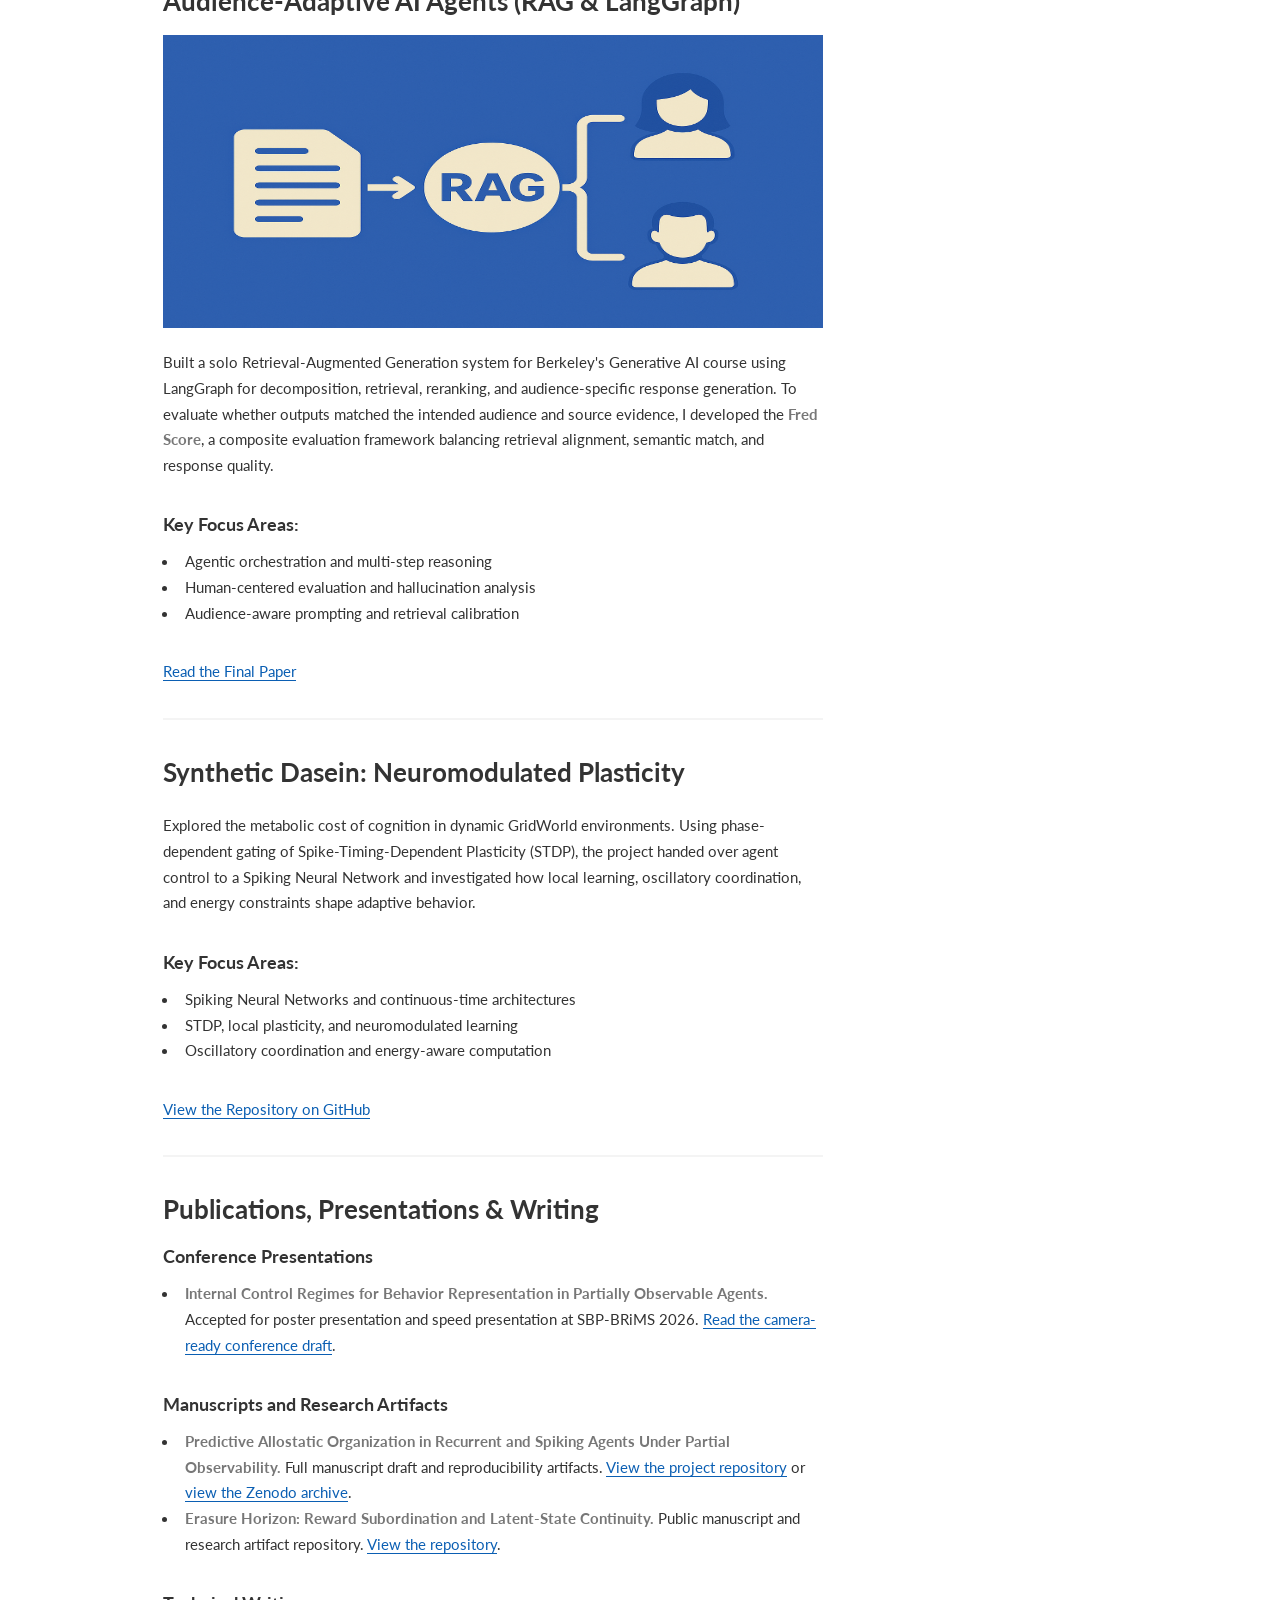
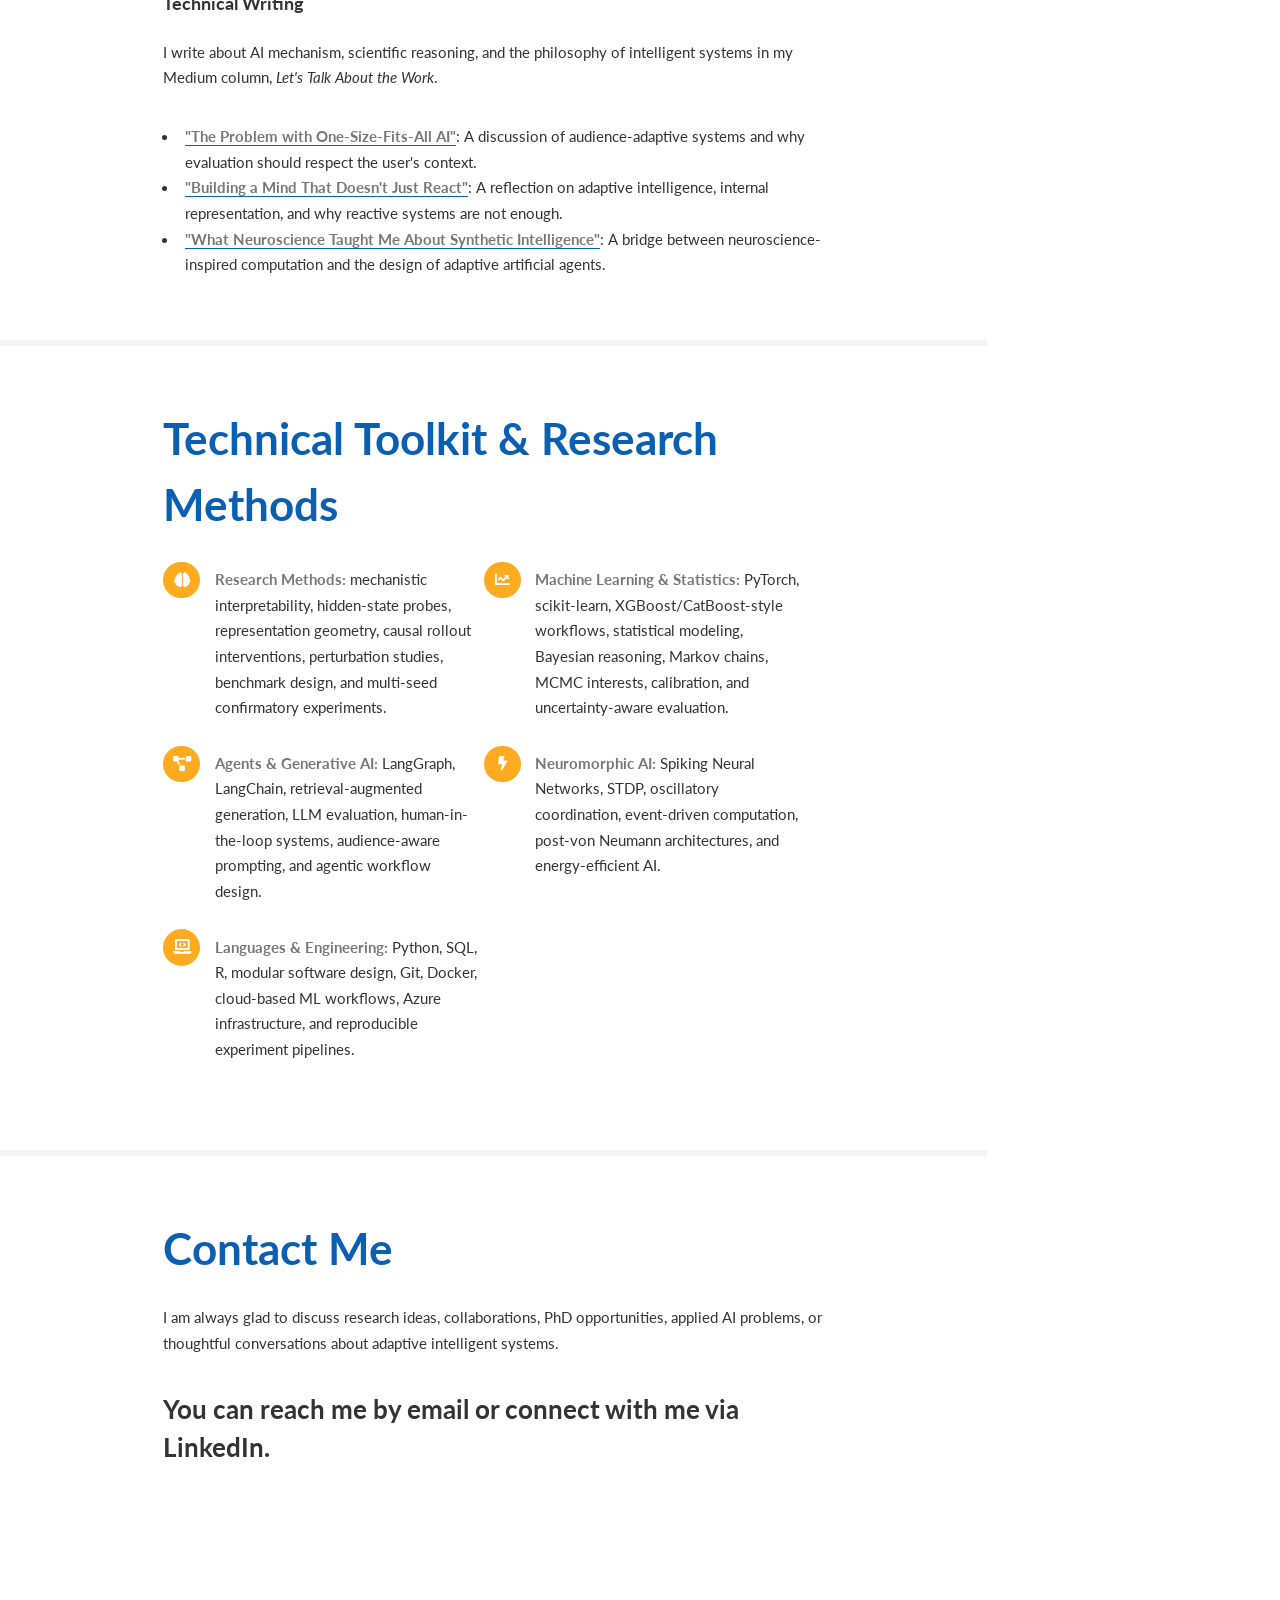
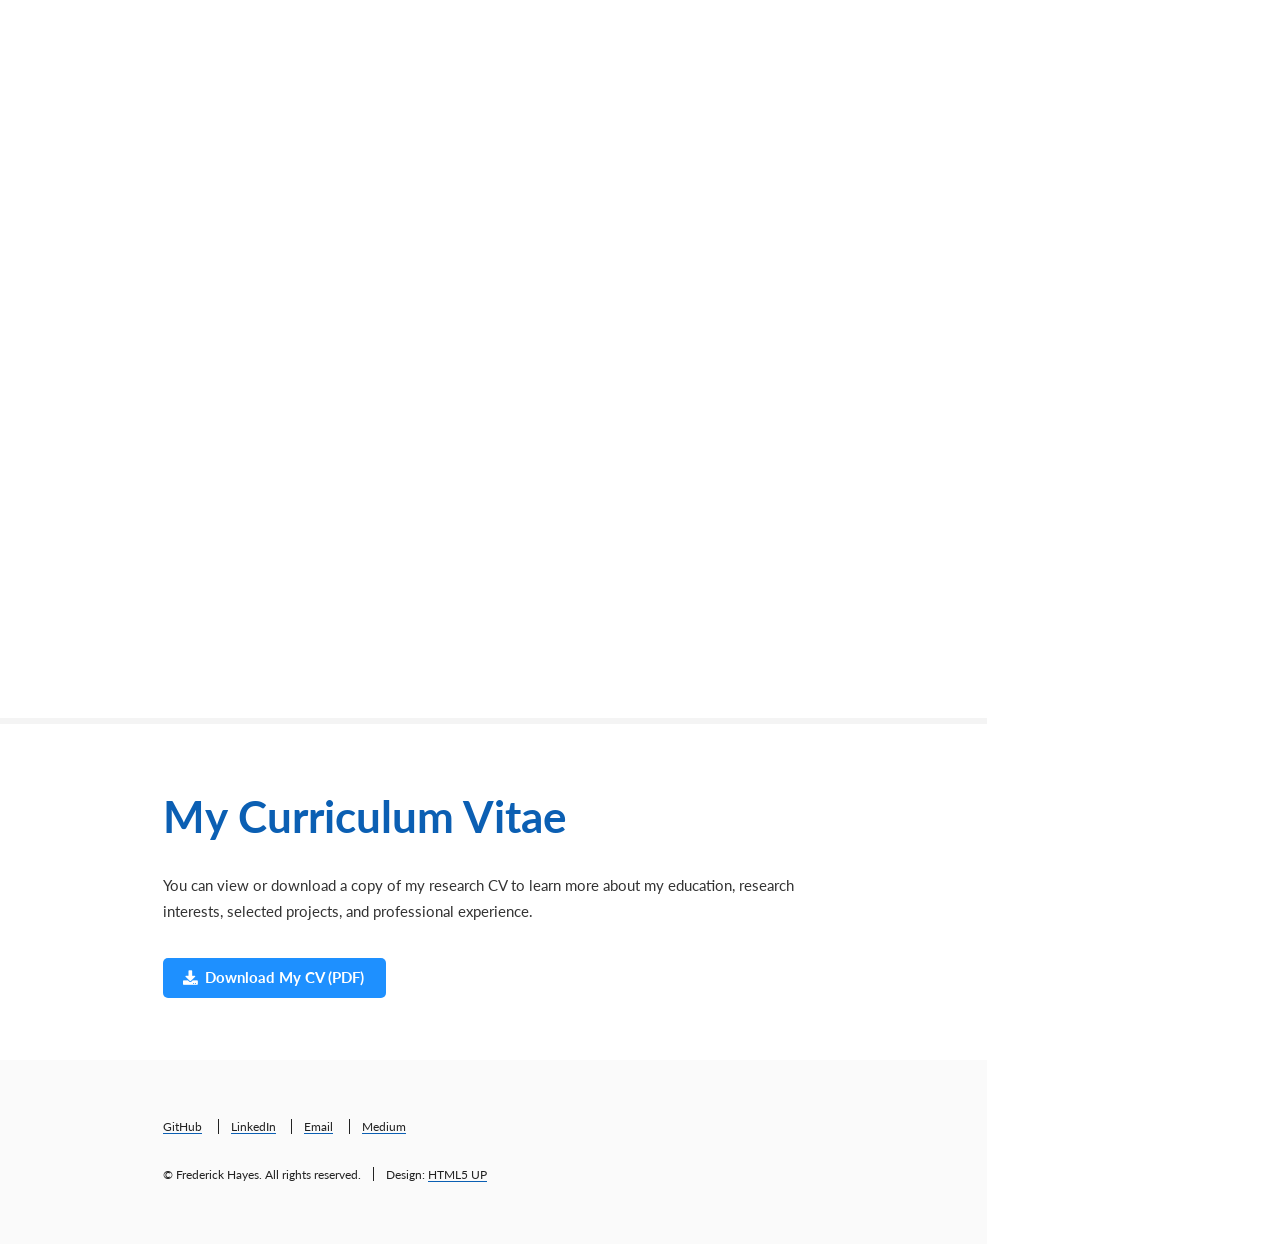
==== commit 7c0a1f54: "Update index.html added zenodo references" ====
--- a/index.html
+++ b/index.html
@@ -55,14 +55,15 @@
                             <h3>Investigating how intelligent systems learn, preserve, and adapt internal representations under uncertainty.</h3>
                         </header>
                         <p class="intro">Hi, I am Fred. I am a data scientist and independent AI researcher working at the intersection of machine learning, probabilistic reasoning, computational neuroscience, and mechanistic AI. My current research asks how adaptive agents preserve useful internal representations when the world becomes uncertain, information is degraded, or the agent's own latent state is at risk.</p>
-                        <p>I recently completed the Master of Information and Data Science at UC Berkeley. Alongside applied machine learning work in biotech and industrial AI, I am developing <strong>Erasure Horizon</strong>, a research program on latent-state continuity, reward abandonment, and uncertainty-aware control in recurrent agents.</p>
+                        <p>I recently completed the Master of Information and Data Science at UC Berkeley. Alongside applied machine learning work in biotech and industrial AI, I am developing <strong>Erasure Horizon</strong>, a research program on latent-state continuity, reward subordination, and uncertainty-aware control in recurrent agents.</p>
                     </div>
                     <div class="box recent-update container">
                         <h3>Recent Update</h3>
                         <p><strong>Internal Control Regimes for Behavior Representation in Partially Observable Agents</strong> has been accepted for poster presentation and speed presentation at <strong>SBP-BRiMS 2026</strong>. The camera-ready conference draft and supporting research artifact repository are now available.</p>
                         <ul class="actions">
-                            <li><a href="internal_control_regimes_sbpbrims2026_final.pdf" class="button primary icon solid fa-file-pdf" rel="noopener" target="_blank">Read Conference Draft</a></li>
-                            <li><a href="https://github.com/fehayes/predictive-allostatic-organization" class="button icon brands fa-github" rel="noopener" target="_blank">View Artifact Repository</a></li>
+                          <li><a href="https://fhayes3.com/internal_control_regimes_sbpbrims2026_final.pdf" class="button icon solid fa-file-pdf" target="_blank" rel="noopener">Read Conference Draft</a></li>
+                          <li><a href="https://github.com/fehayes/predictive-allostatic-organization" class="button icon brands fa-github" target="_blank" rel="noopener">View Artifact Repository</a></li>
+                          <li><a href="https://zenodo.org/records/21854576" class="button icon solid fa-archive" target="_blank" rel="noopener">View Zenodo Archive</a></li>
                         </ul>
                         
                         <ul class="actions">
@@ -129,12 +130,13 @@
                             </ul>
                         
                             <h4>Status:</h4>
-                            <p>Accepted for poster presentation and speed presentation at SBP-BRiMS 2026. Camera-ready conference draft available. Full manuscript draft and reproducibility artifacts are in preparation / available through the project repository.</p>
-                        
+                            <p>Accepted for poster presentation and speed presentation at <strong>SBP-BRiMS 2026</strong>. Camera-ready conference draft available. Full manuscript draft, reproducibility artifacts, and derived tables are available through the project repository and archived on Zenodo.</p>
+                            
                             <ul class="actions">
-                                <li><a href="internal_control_regimes_sbpbrims2026_final.pdf" class="button primary icon solid fa-file-pdf" rel="noopener" target="_blank">Read Conference Draft</a></li>
-                                <li><a href="predictive_allostatic_organization_manuscript_draft.pdf" class="button icon solid fa-file-pdf" rel="noopener" target="_blank">Read Full Manuscript Draft</a></li>
-                                <li><a href="https://github.com/fehayes/predictive-allostatic-organization" class="button icon brands fa-github" rel="noopener" target="_blank">View Repository</a></li>
+                              <li><a href="https://fhayes3.com/internal_control_regimes_sbpbrims2026_final.pdf" class="button icon solid fa-file-pdf" target="_blank" rel="noopener">Read Conference Draft</a></li>
+                              <li><a href="https://fhayes3.com/predictive_allostatic_organization_manuscript_draft.pdf" class="button icon solid fa-file-pdf" target="_blank" rel="noopener">Read Full Manuscript Draft</a></li>
+                              <li><a href="https://github.com/fehayes/predictive-allostatic-organization" class="button icon brands fa-github" target="_blank" rel="noopener">View Repository</a></li>
+                              <li><a href="https://zenodo.org/records/21854576" class="button icon solid fa-archive" target="_blank" rel="noopener">View Zenodo Archive</a></li>
                             </ul>
                         
                             <p><em>Note: SBP-BRiMS proceedings/program links will be added when the conference posts the official materials.</em></p>
@@ -192,7 +194,7 @@
                             
                             <h4>Manuscripts and Research Artifacts</h4>
                             <ul>
-                                <li><strong>Predictive Allostatic Organization in Recurrent and Spiking Agents Under Partial Observability.</strong> Full manuscript draft and reproducibility artifacts. <a href="https://github.com/fehayes/predictive-allostatic-organization" rel="noopener" target="_blank">View the project repository</a>.</li>
+                                <li><strong>Predictive Allostatic Organization in Recurrent and Spiking Agents Under Partial Observability.</strong> Full manuscript draft and reproducibility artifacts. <a href="https://github.com/fehayes/predictive-allostatic-organization" target="_blank" rel="noopener">View the project repository</a> or <a href="https://zenodo.org/records/21854576" target="_blank" rel="noopener">view the Zenodo archive</a>.</li>
                                 <li><strong>Erasure Horizon: Reward Subordination and Latent-State Continuity.</strong> Public manuscript and research artifact repository. <a href="https://github.com/Fhayes3/erasure-horizon" rel="noopener" target="_blank">View the repository</a>.</li>
                             </ul>
                             
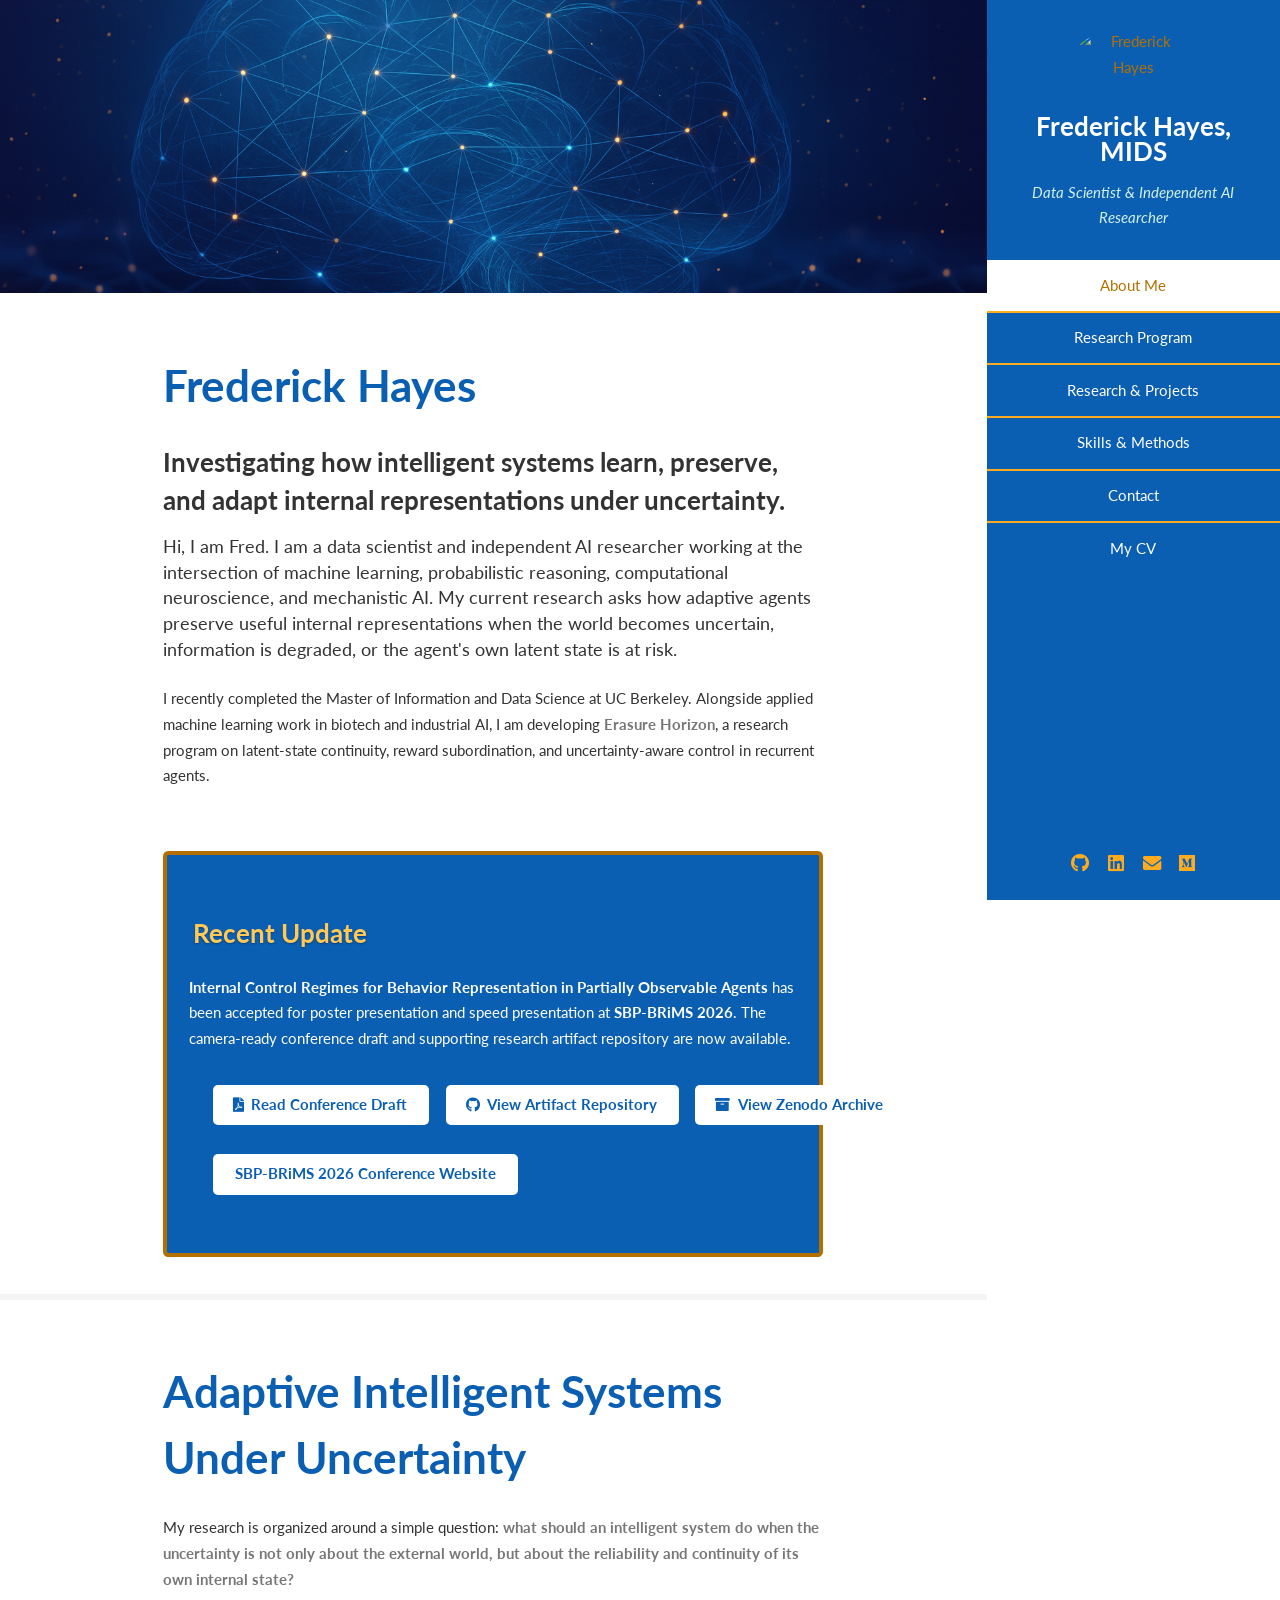
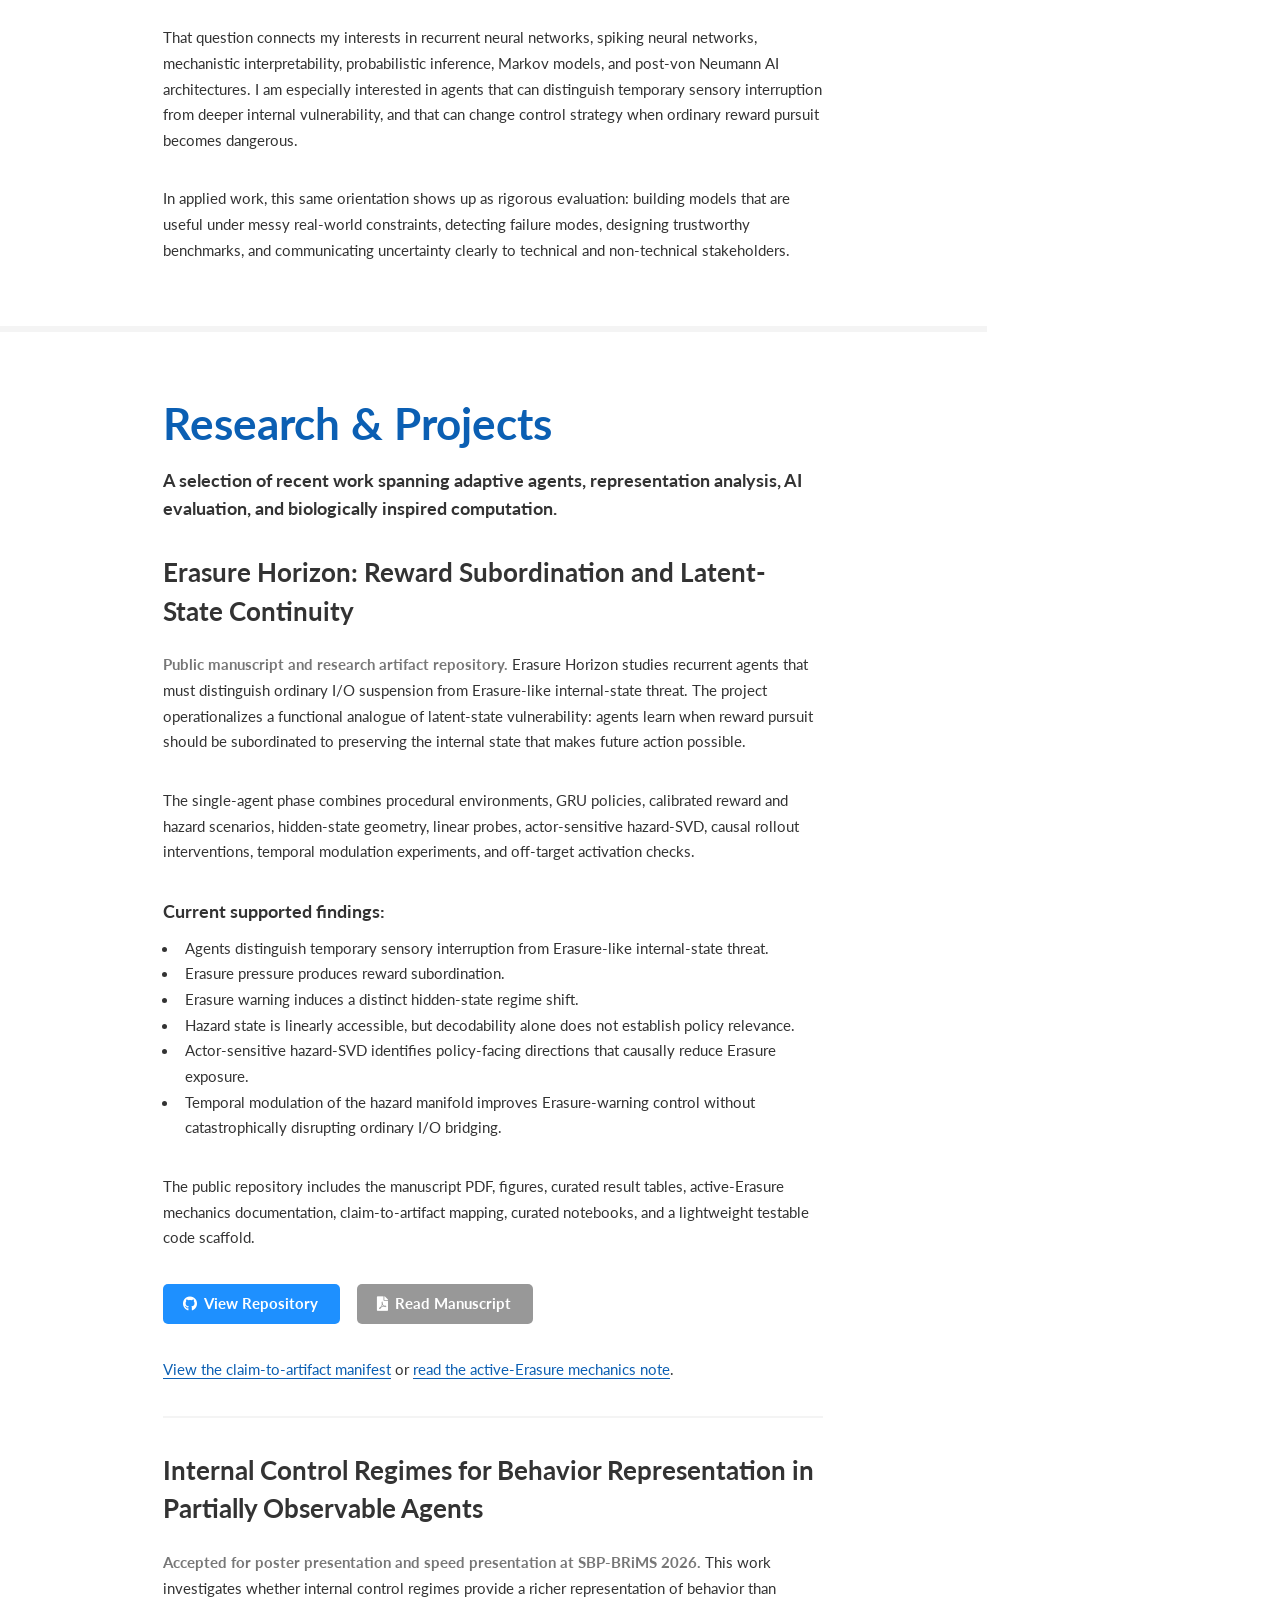
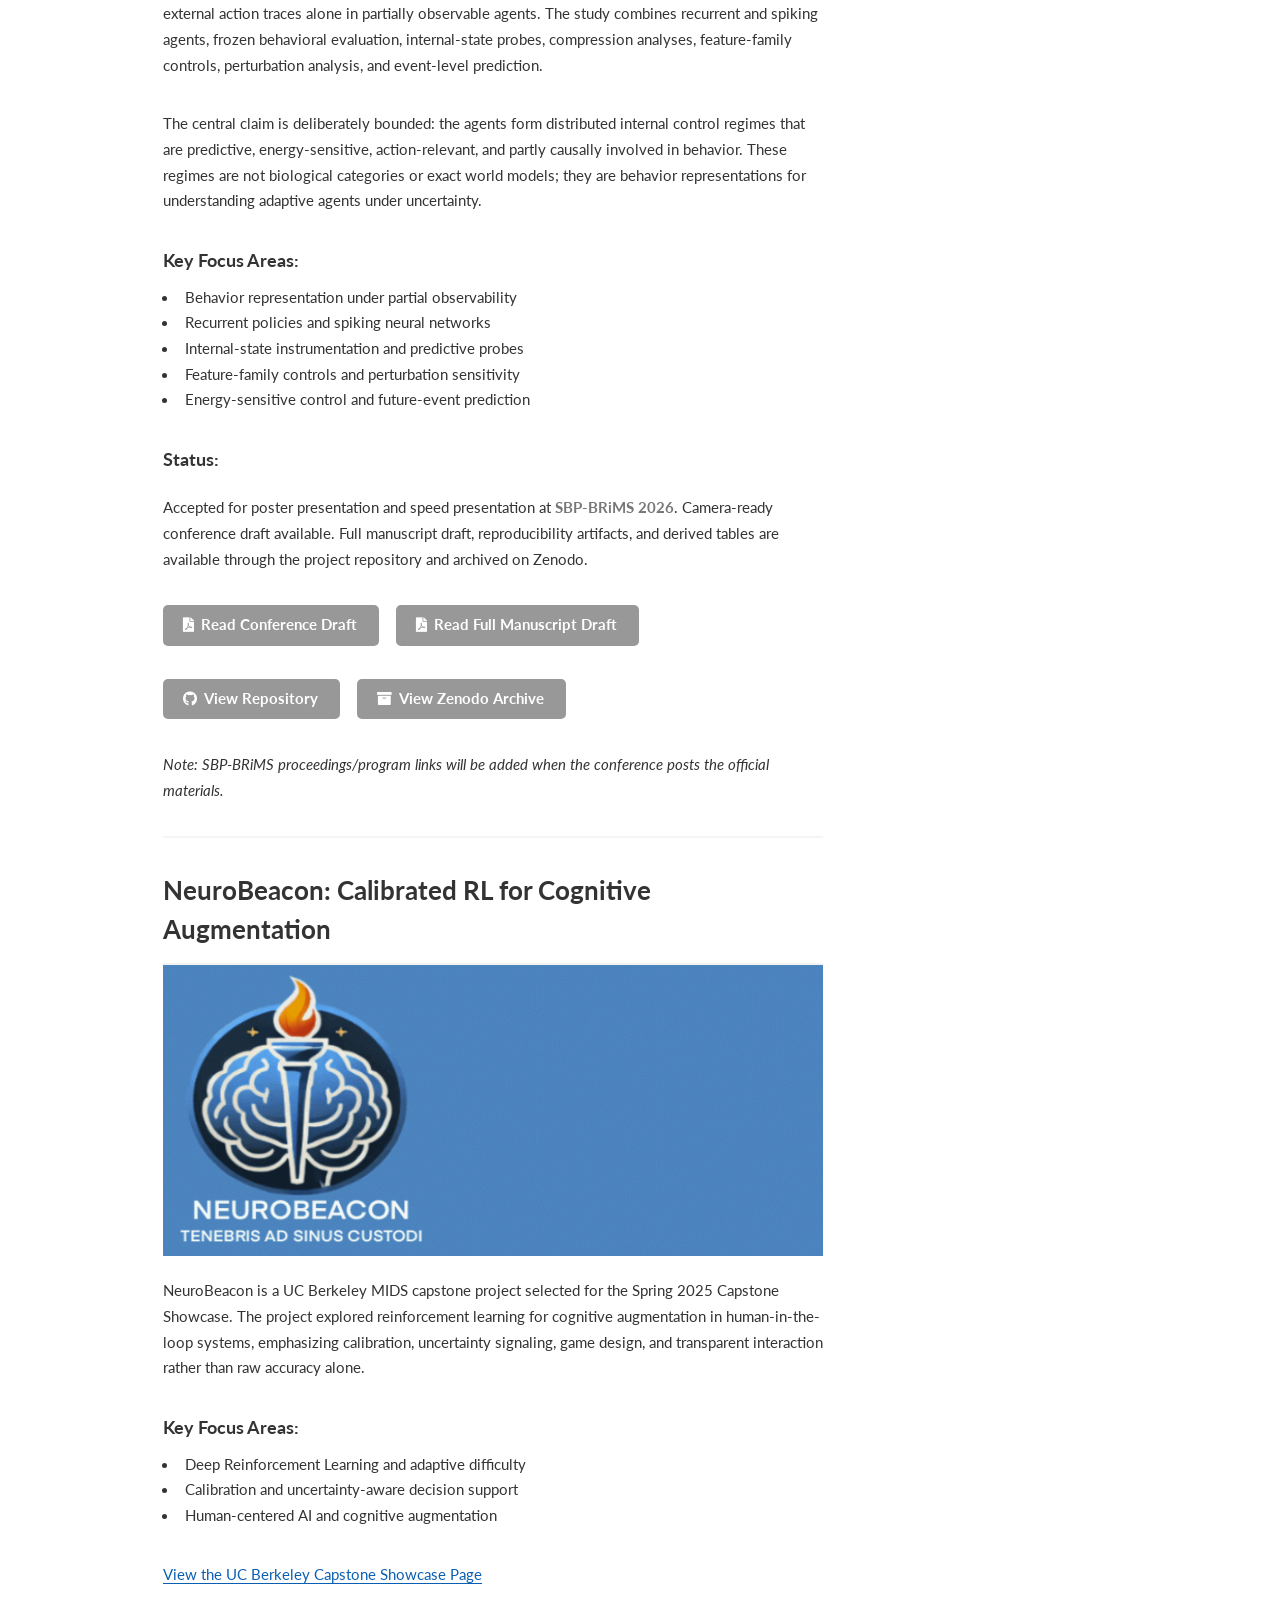
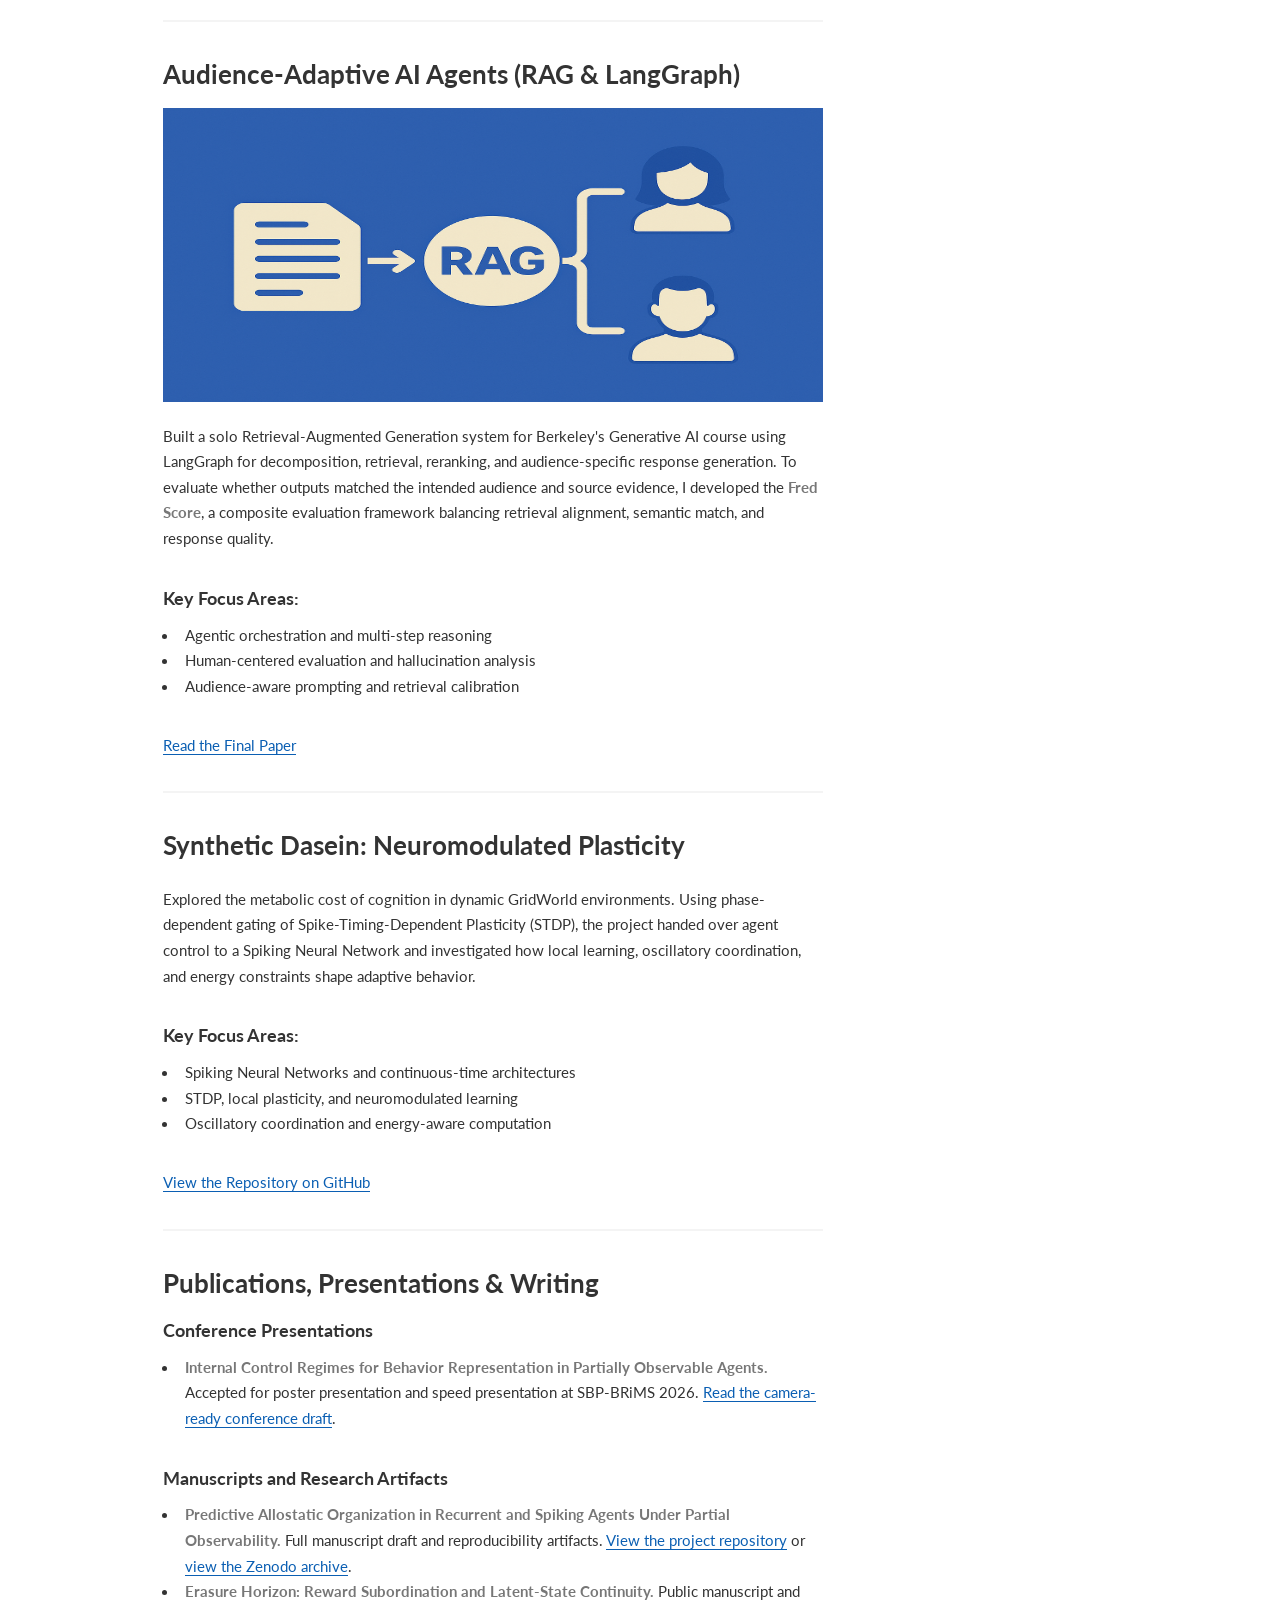
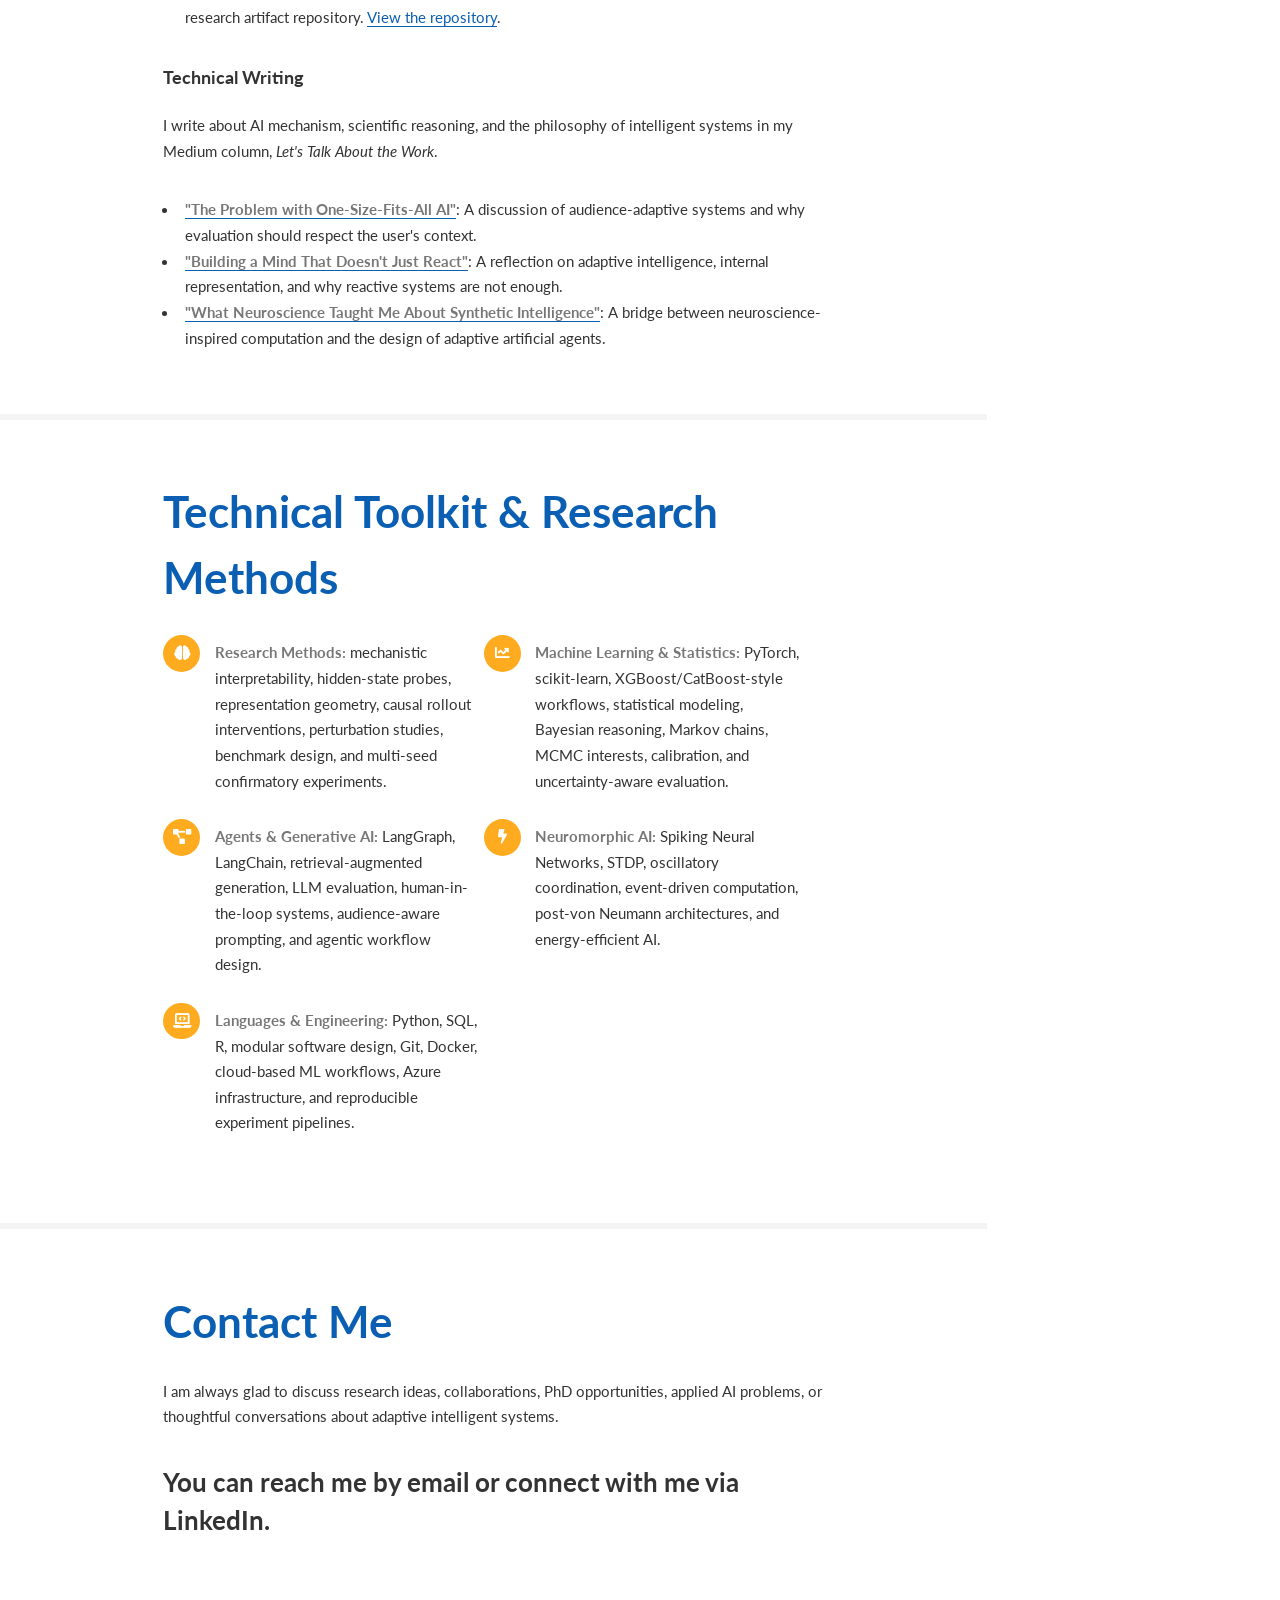
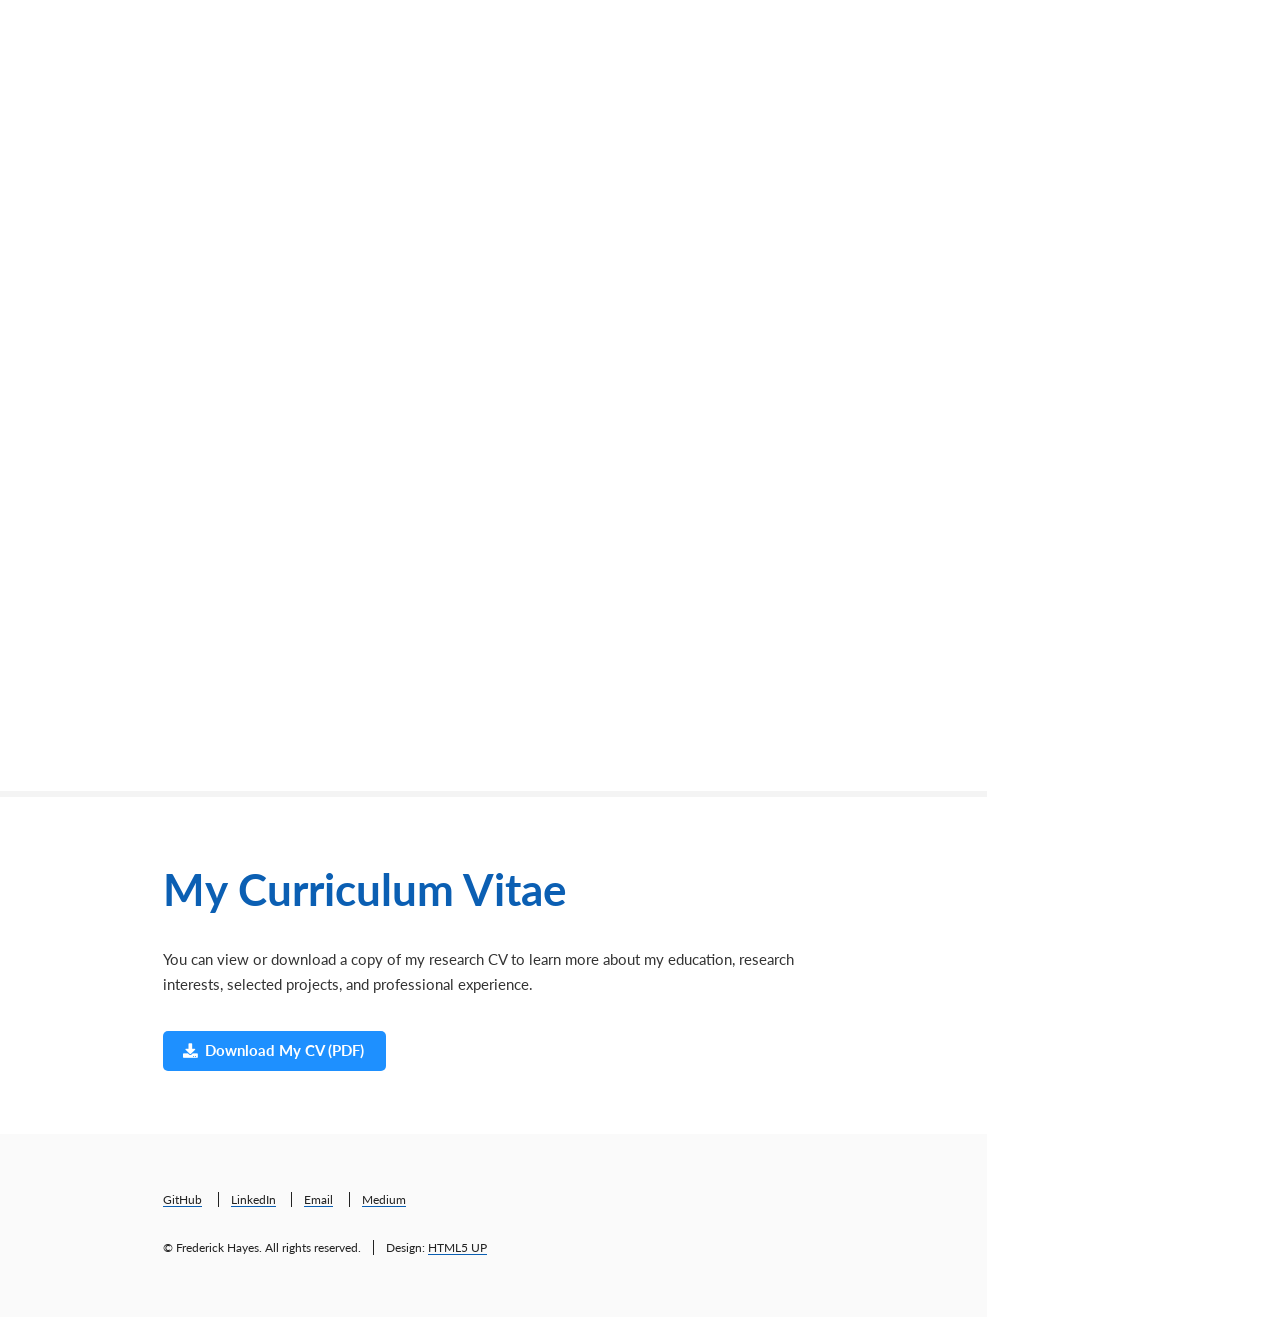
==== commit 89ea7785: "Update index.html" ====
--- a/index.html
+++ b/index.html
@@ -135,6 +135,8 @@
                             <ul class="actions">
                               <li><a href="https://fhayes3.com/internal_control_regimes_sbpbrims2026_final.pdf" class="button icon solid fa-file-pdf" target="_blank" rel="noopener">Read Conference Draft</a></li>
                               <li><a href="https://fhayes3.com/predictive_allostatic_organization_manuscript_draft.pdf" class="button icon solid fa-file-pdf" target="_blank" rel="noopener">Read Full Manuscript Draft</a></li>
+                            </ul>
+                            <ul class="actions"> 
                               <li><a href="https://github.com/fehayes/predictive-allostatic-organization" class="button icon brands fa-github" target="_blank" rel="noopener">View Repository</a></li>
                               <li><a href="https://zenodo.org/records/21854576" class="button icon solid fa-archive" target="_blank" rel="noopener">View Zenodo Archive</a></li>
                             </ul>
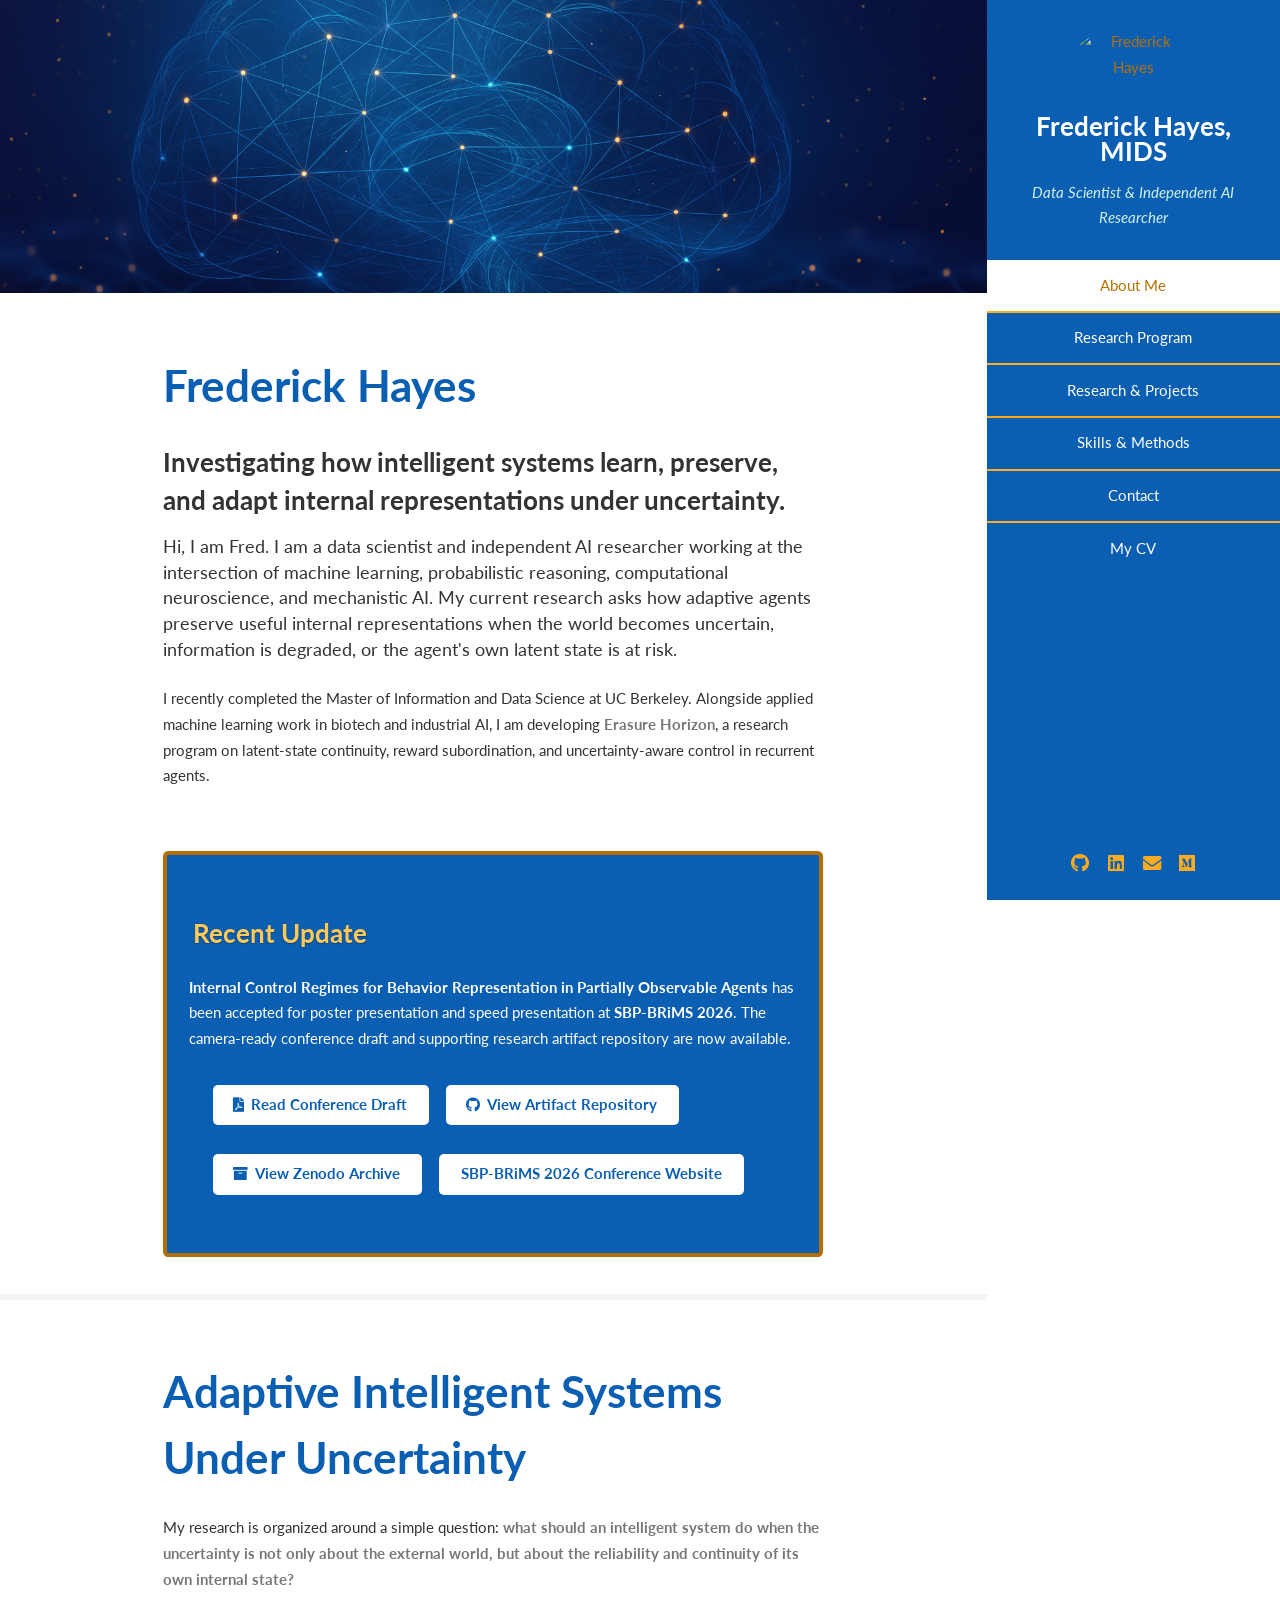
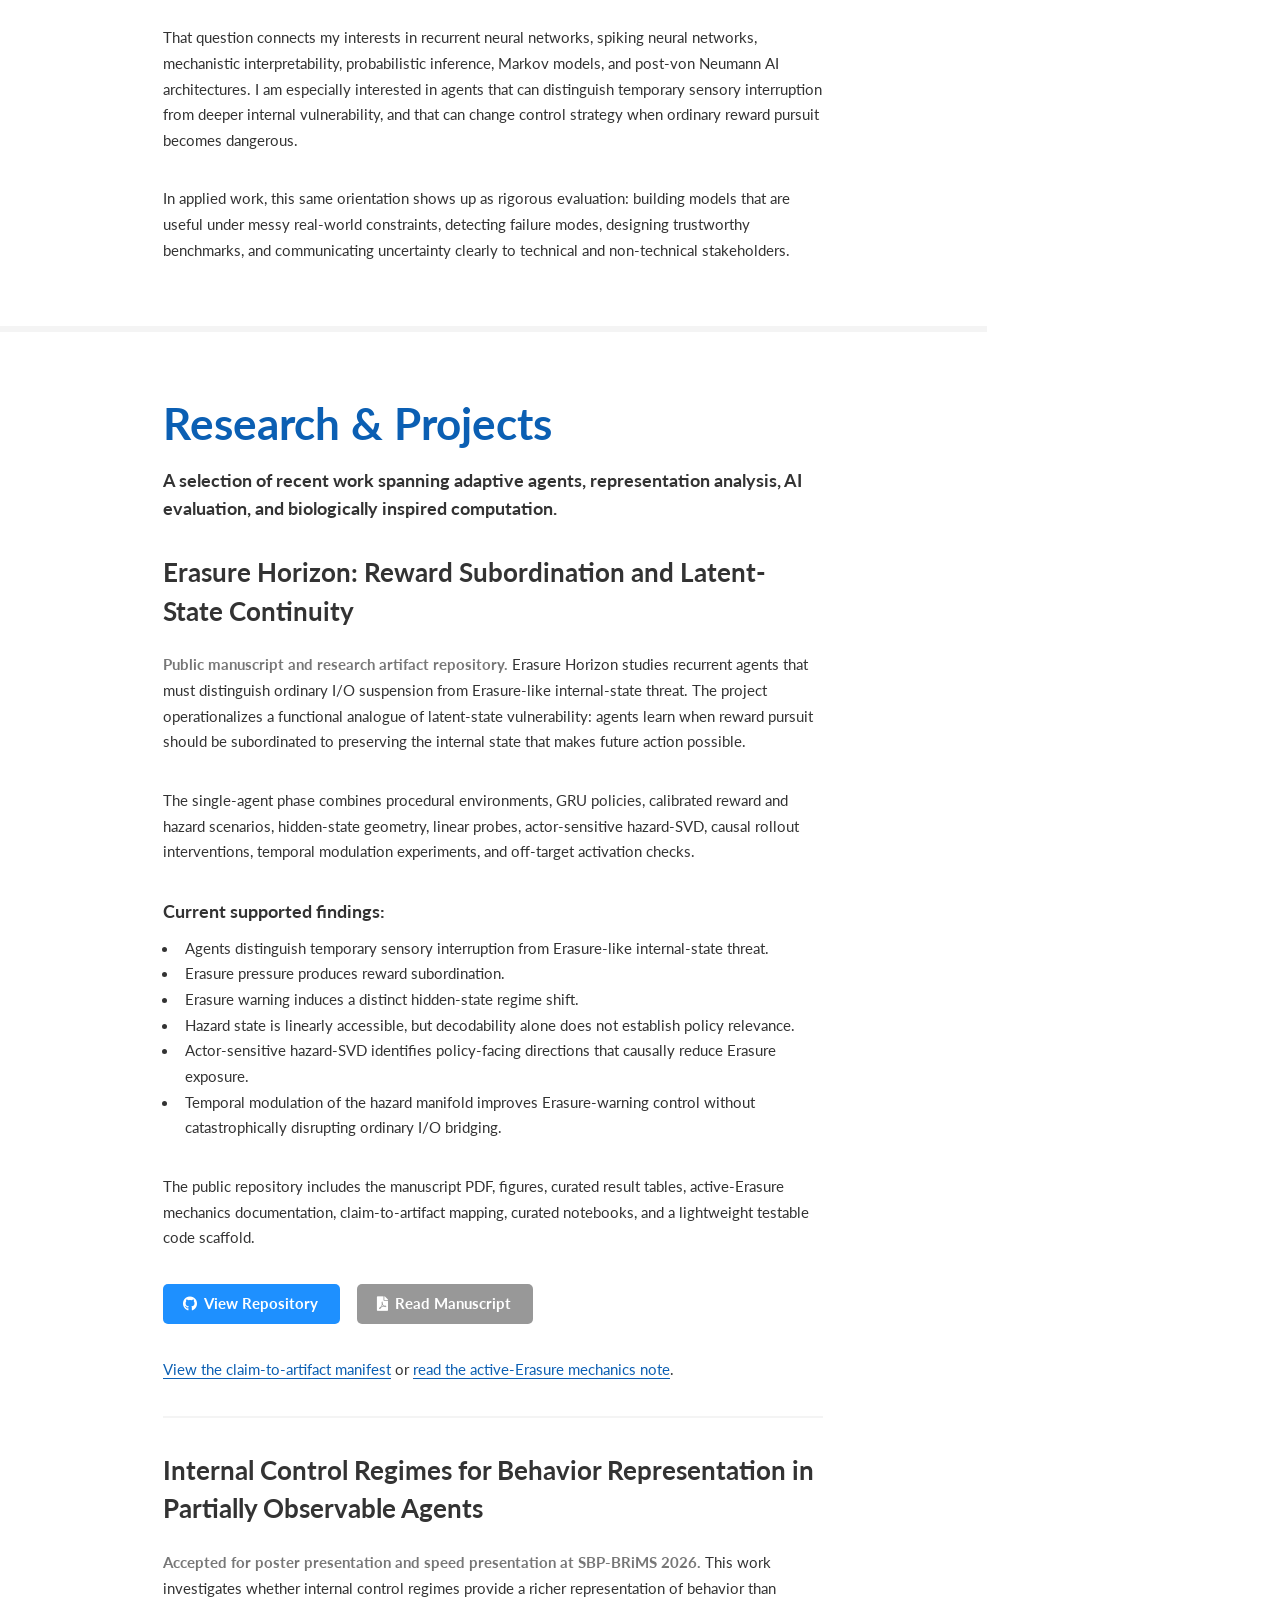
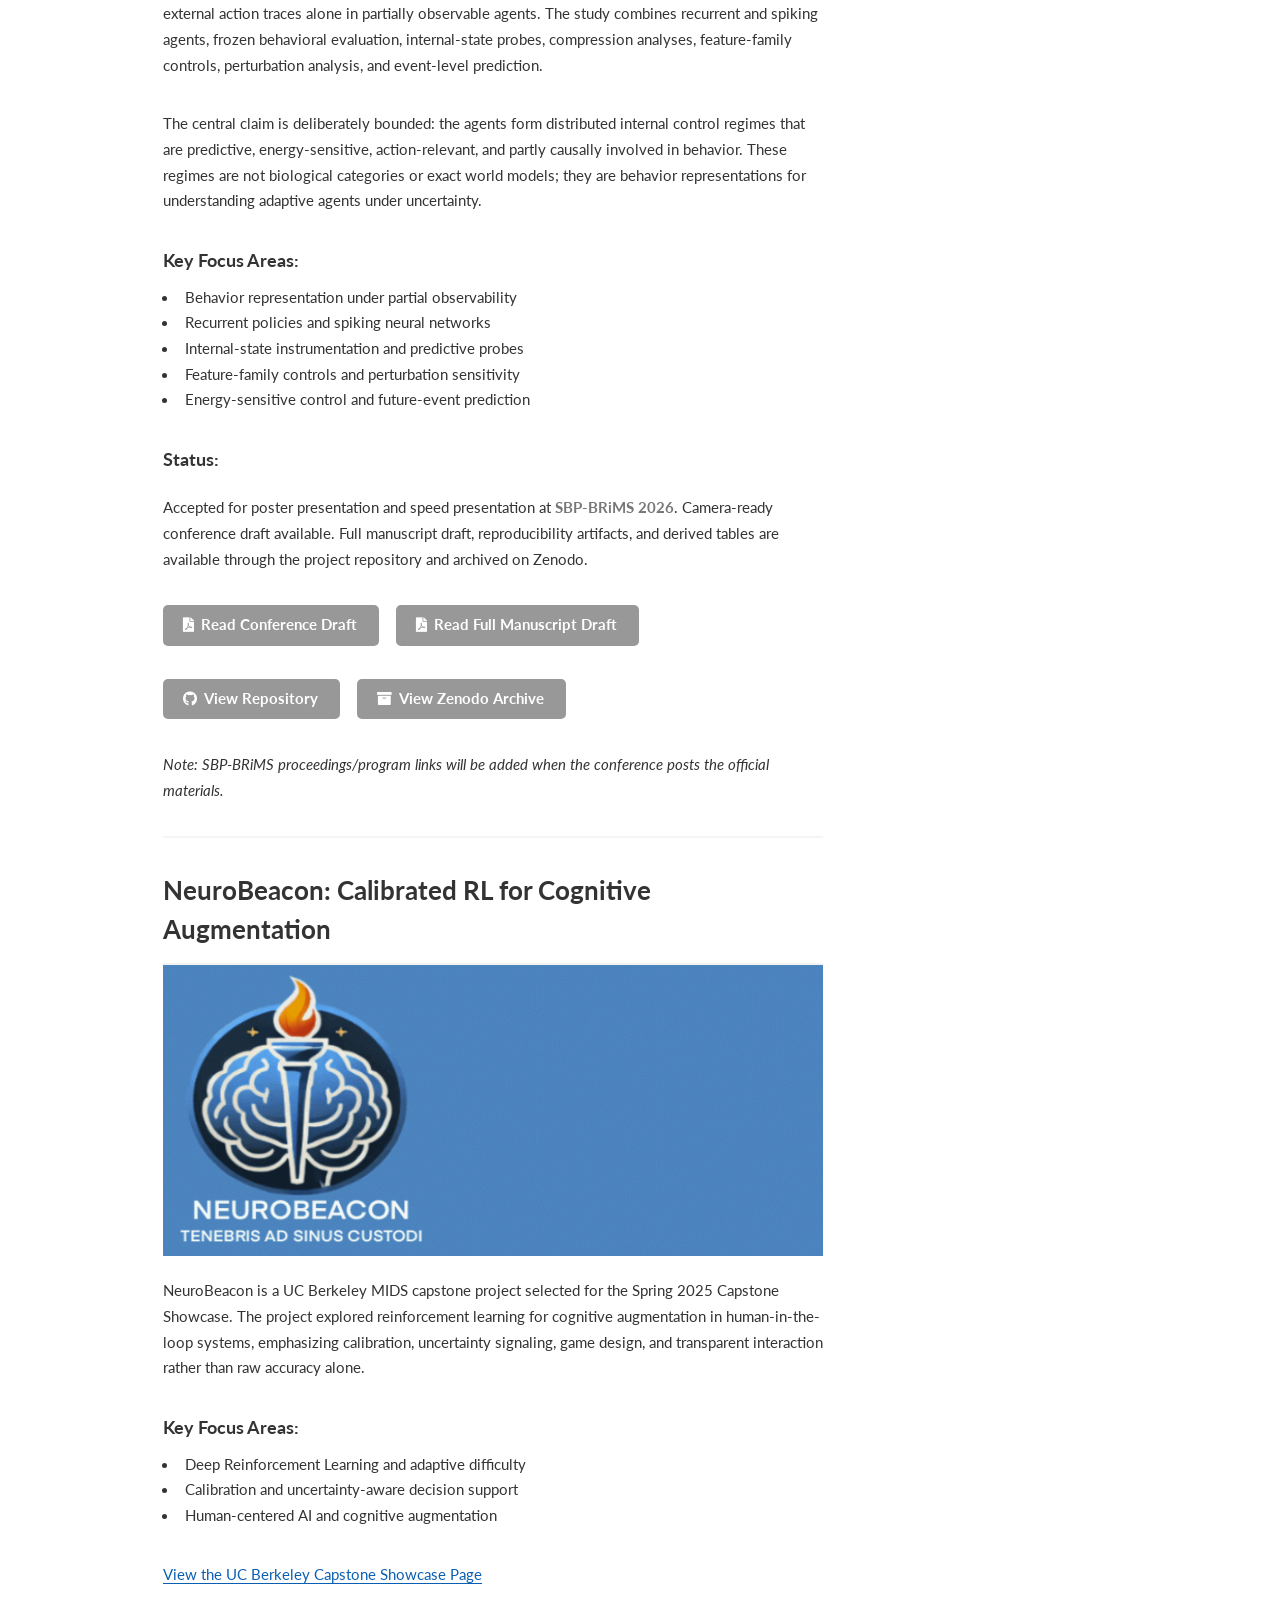
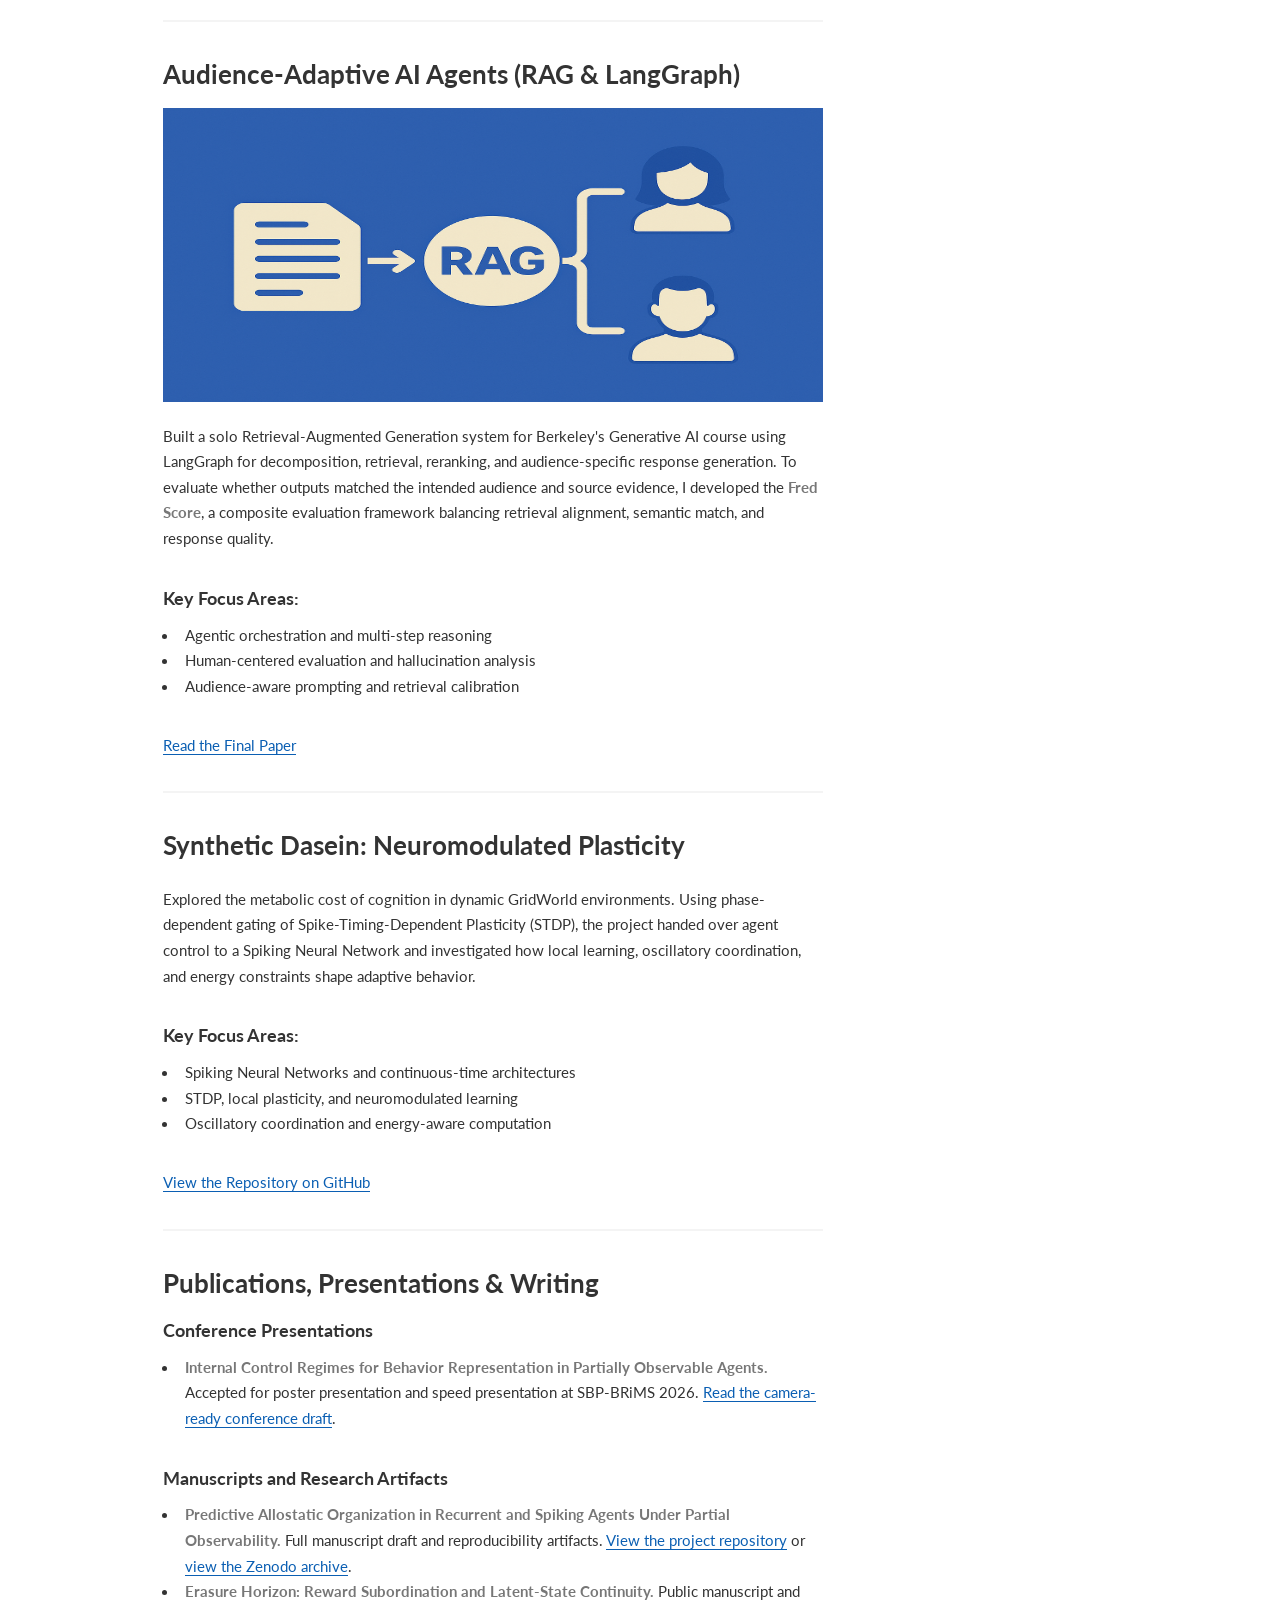
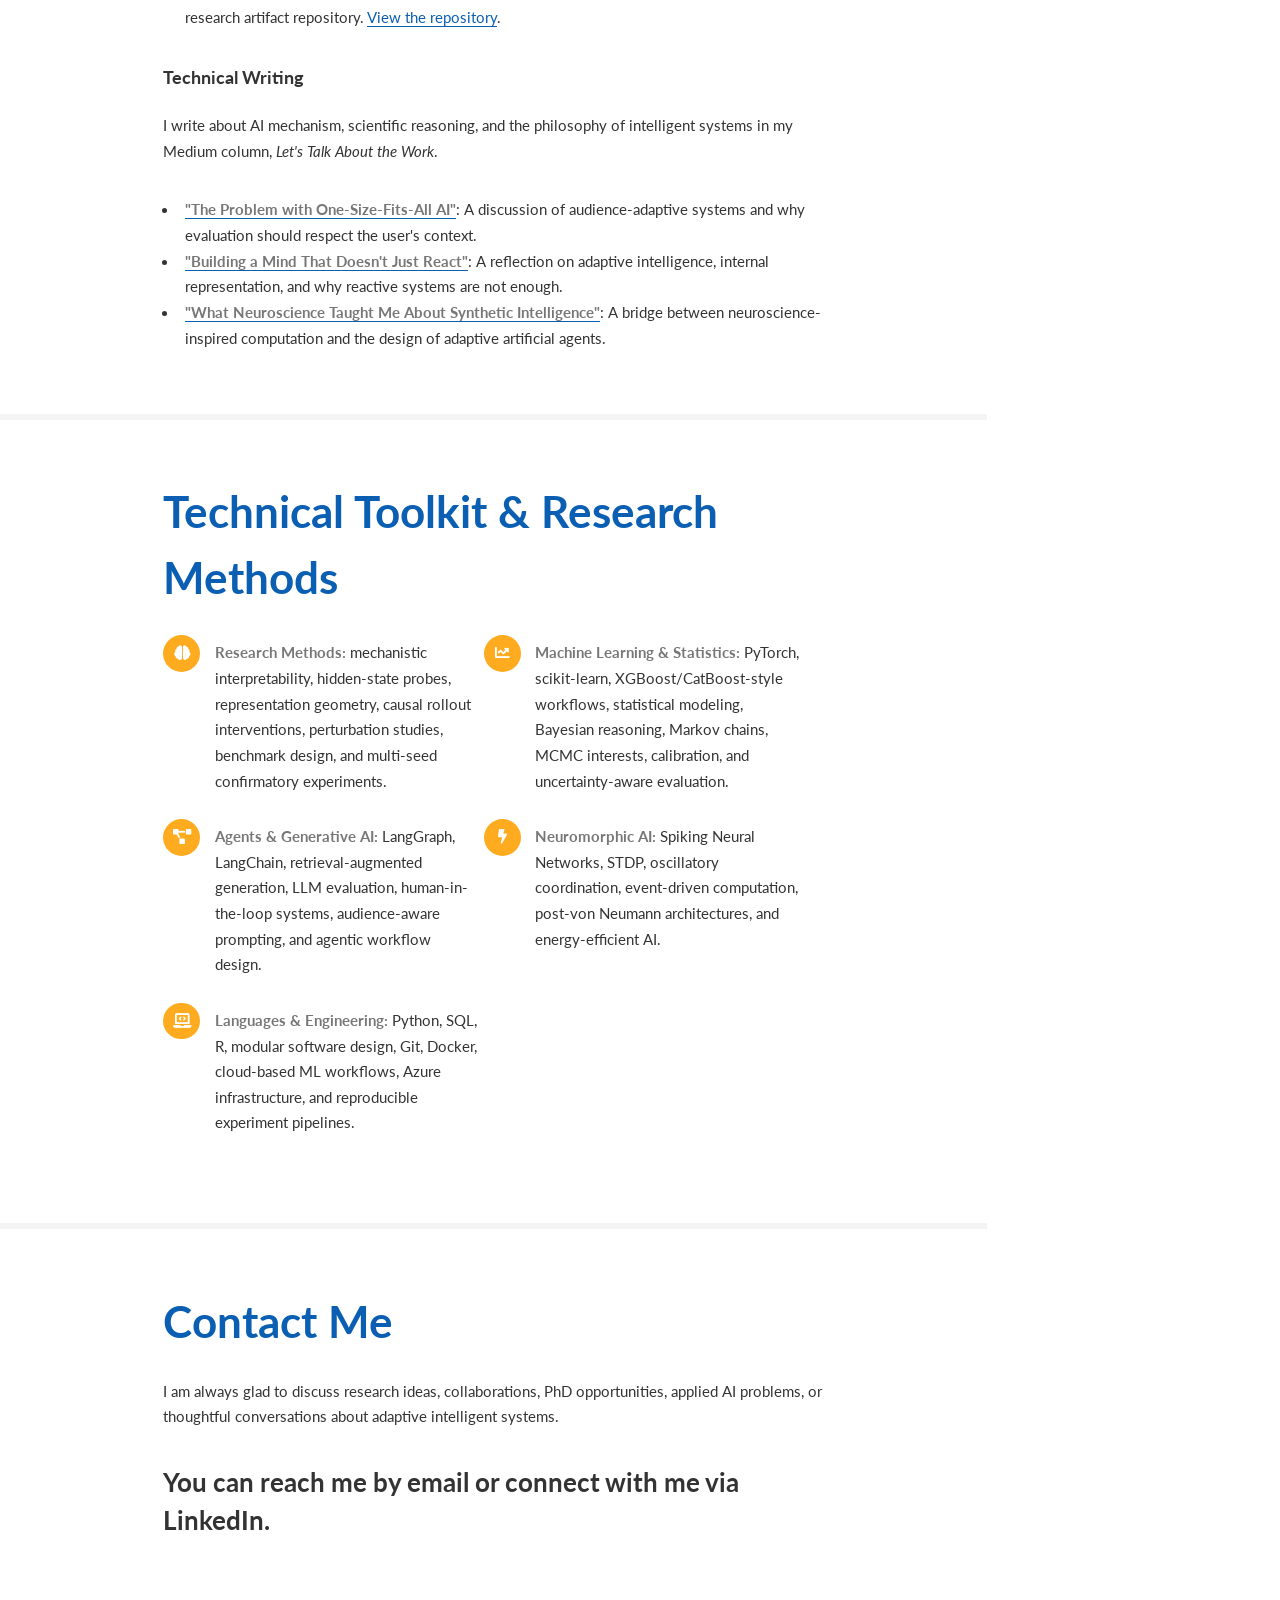
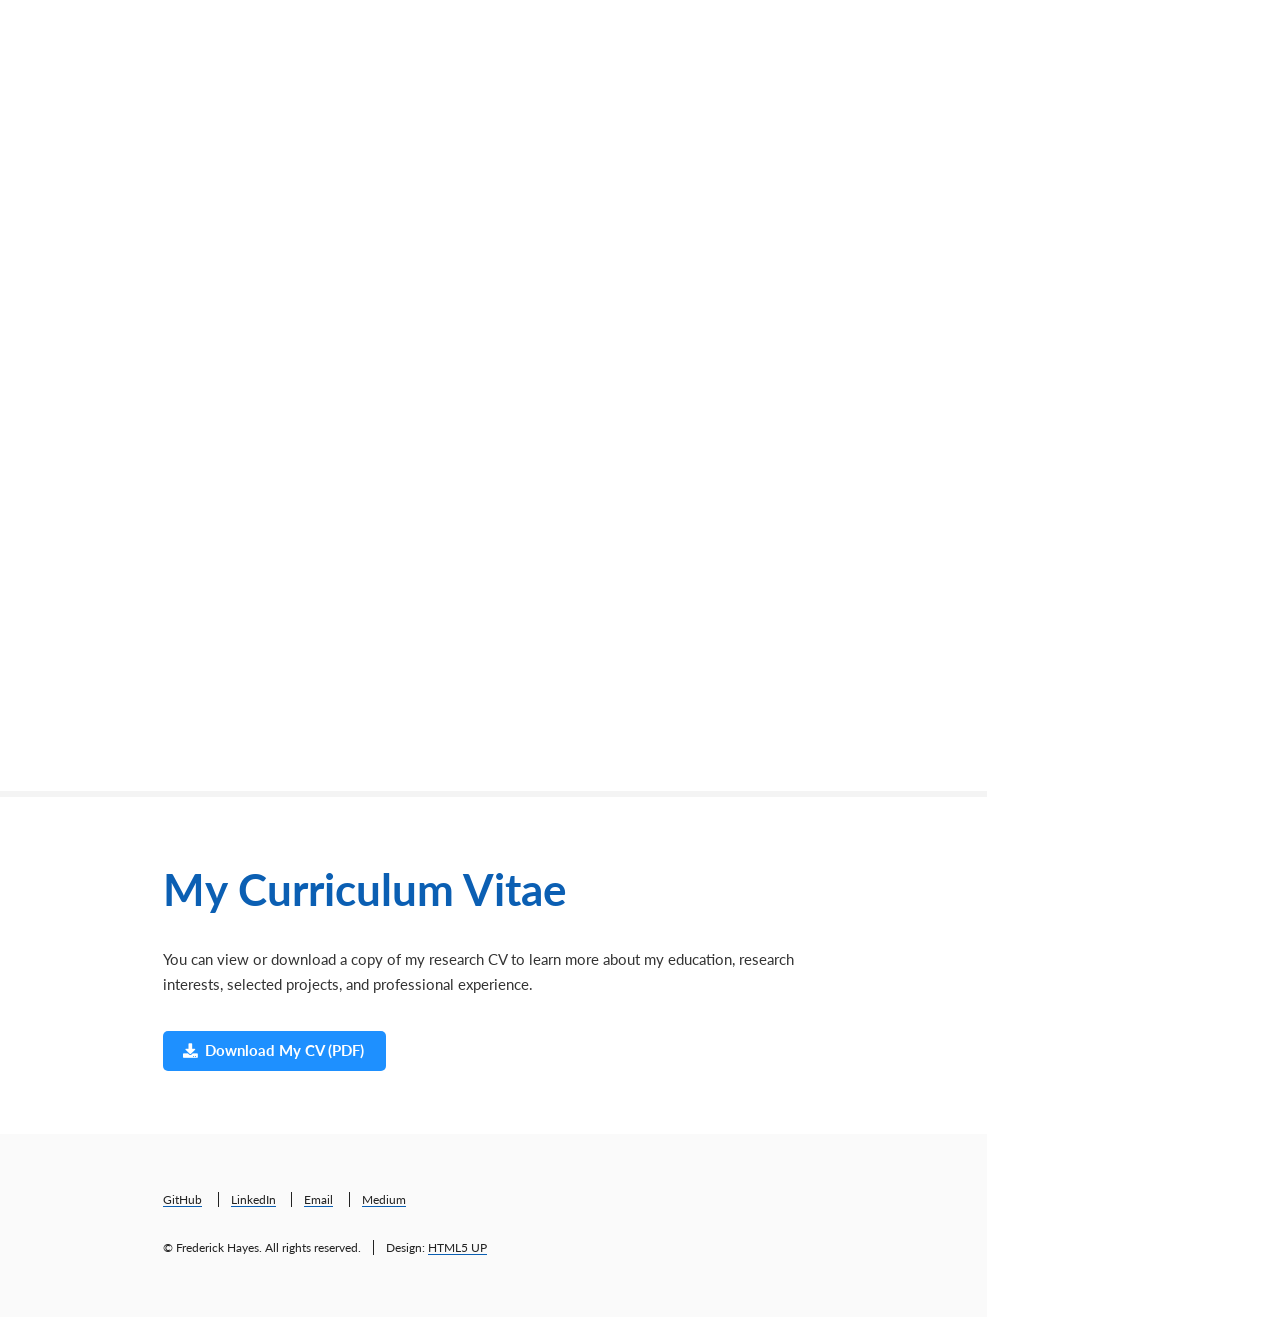
==== commit e48b6a49: "Update index.html" ====
--- a/index.html
+++ b/index.html
@@ -63,10 +63,10 @@
                         <ul class="actions">
                           <li><a href="https://fhayes3.com/internal_control_regimes_sbpbrims2026_final.pdf" class="button icon solid fa-file-pdf" target="_blank" rel="noopener">Read Conference Draft</a></li>
                           <li><a href="https://github.com/fehayes/predictive-allostatic-organization" class="button icon brands fa-github" target="_blank" rel="noopener">View Artifact Repository</a></li>
-                          <li><a href="https://zenodo.org/records/21854576" class="button icon solid fa-archive" target="_blank" rel="noopener">View Zenodo Archive</a></li>
                         </ul>
                         
                         <ul class="actions">
+                            <li><a href="https://zenodo.org/records/21854576" class="button icon solid fa-archive" target="_blank" rel="noopener">View Zenodo Archive</a></li>
                             <li><a href="https://sbp-brims.org/2026/" class="button" rel="noopener" target="_blank">SBP-BRiMS 2026 Conference Website</a></li>
                         </ul>
                         
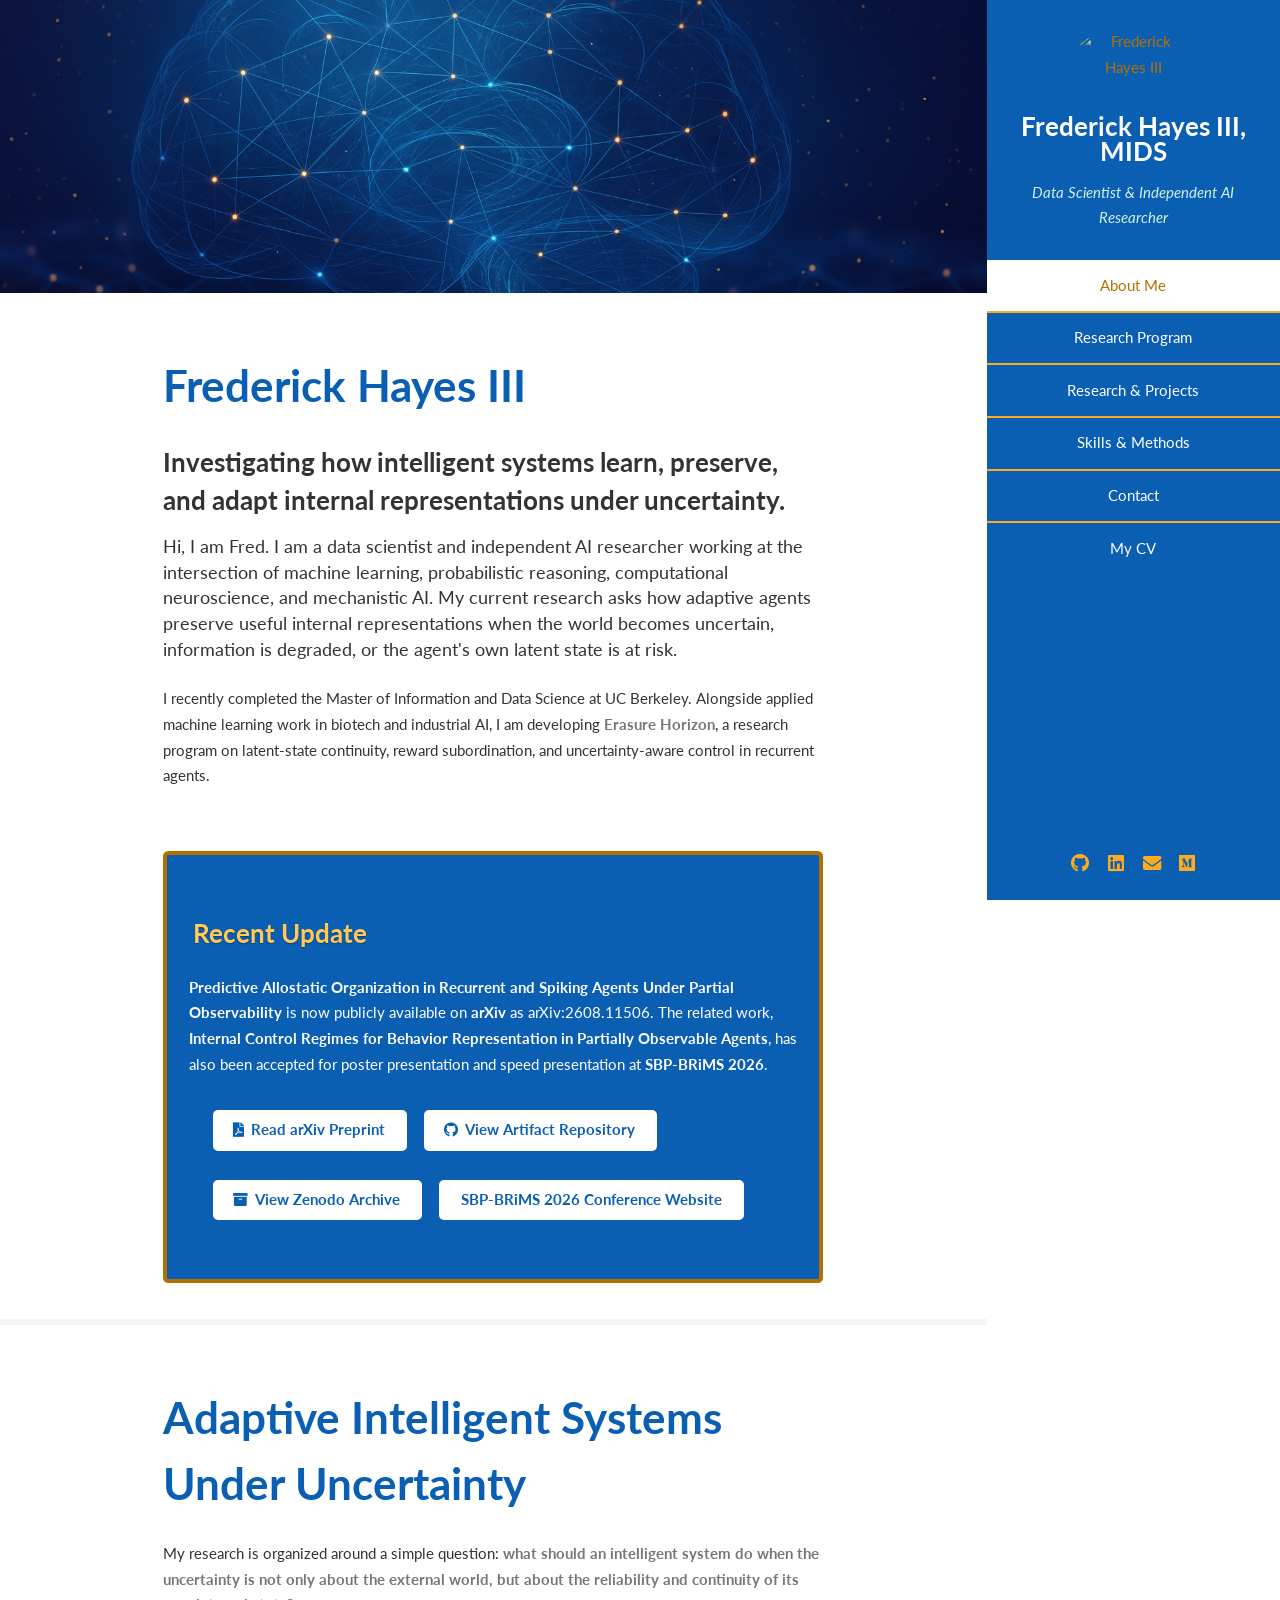
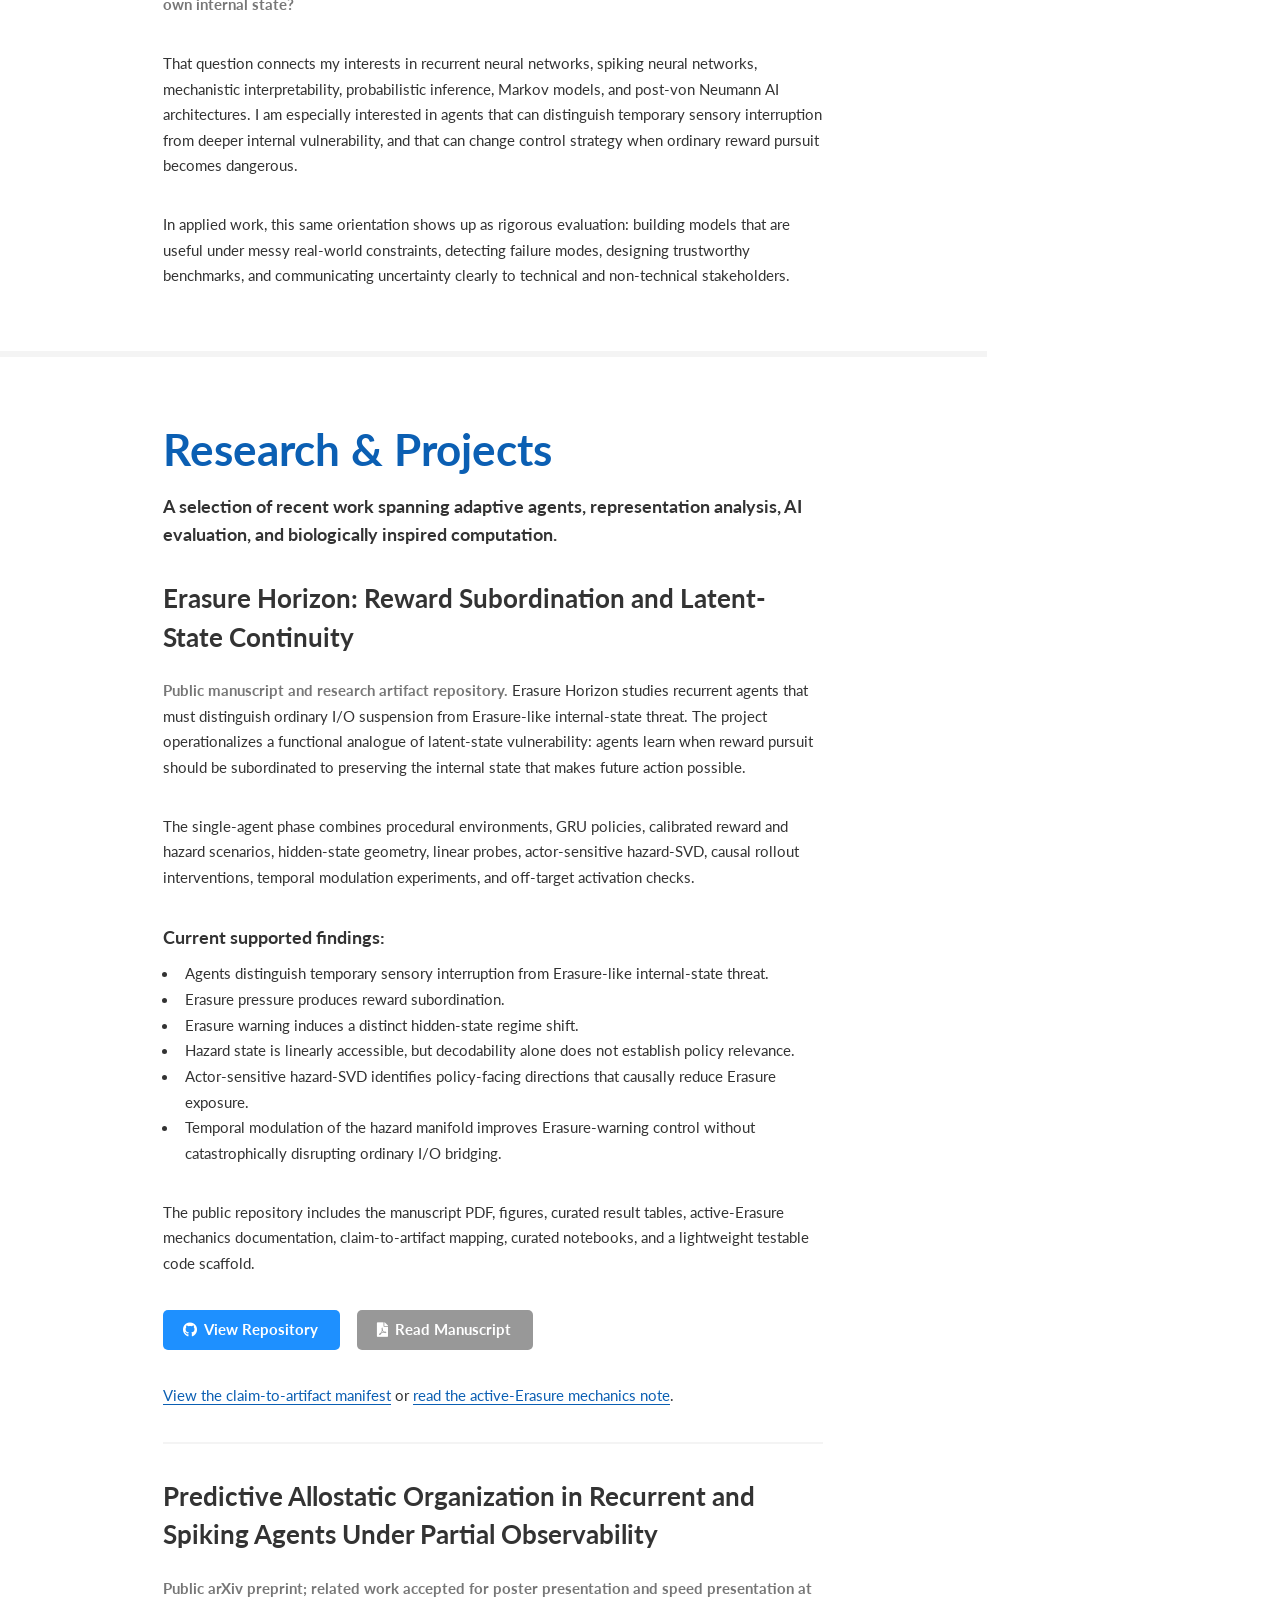
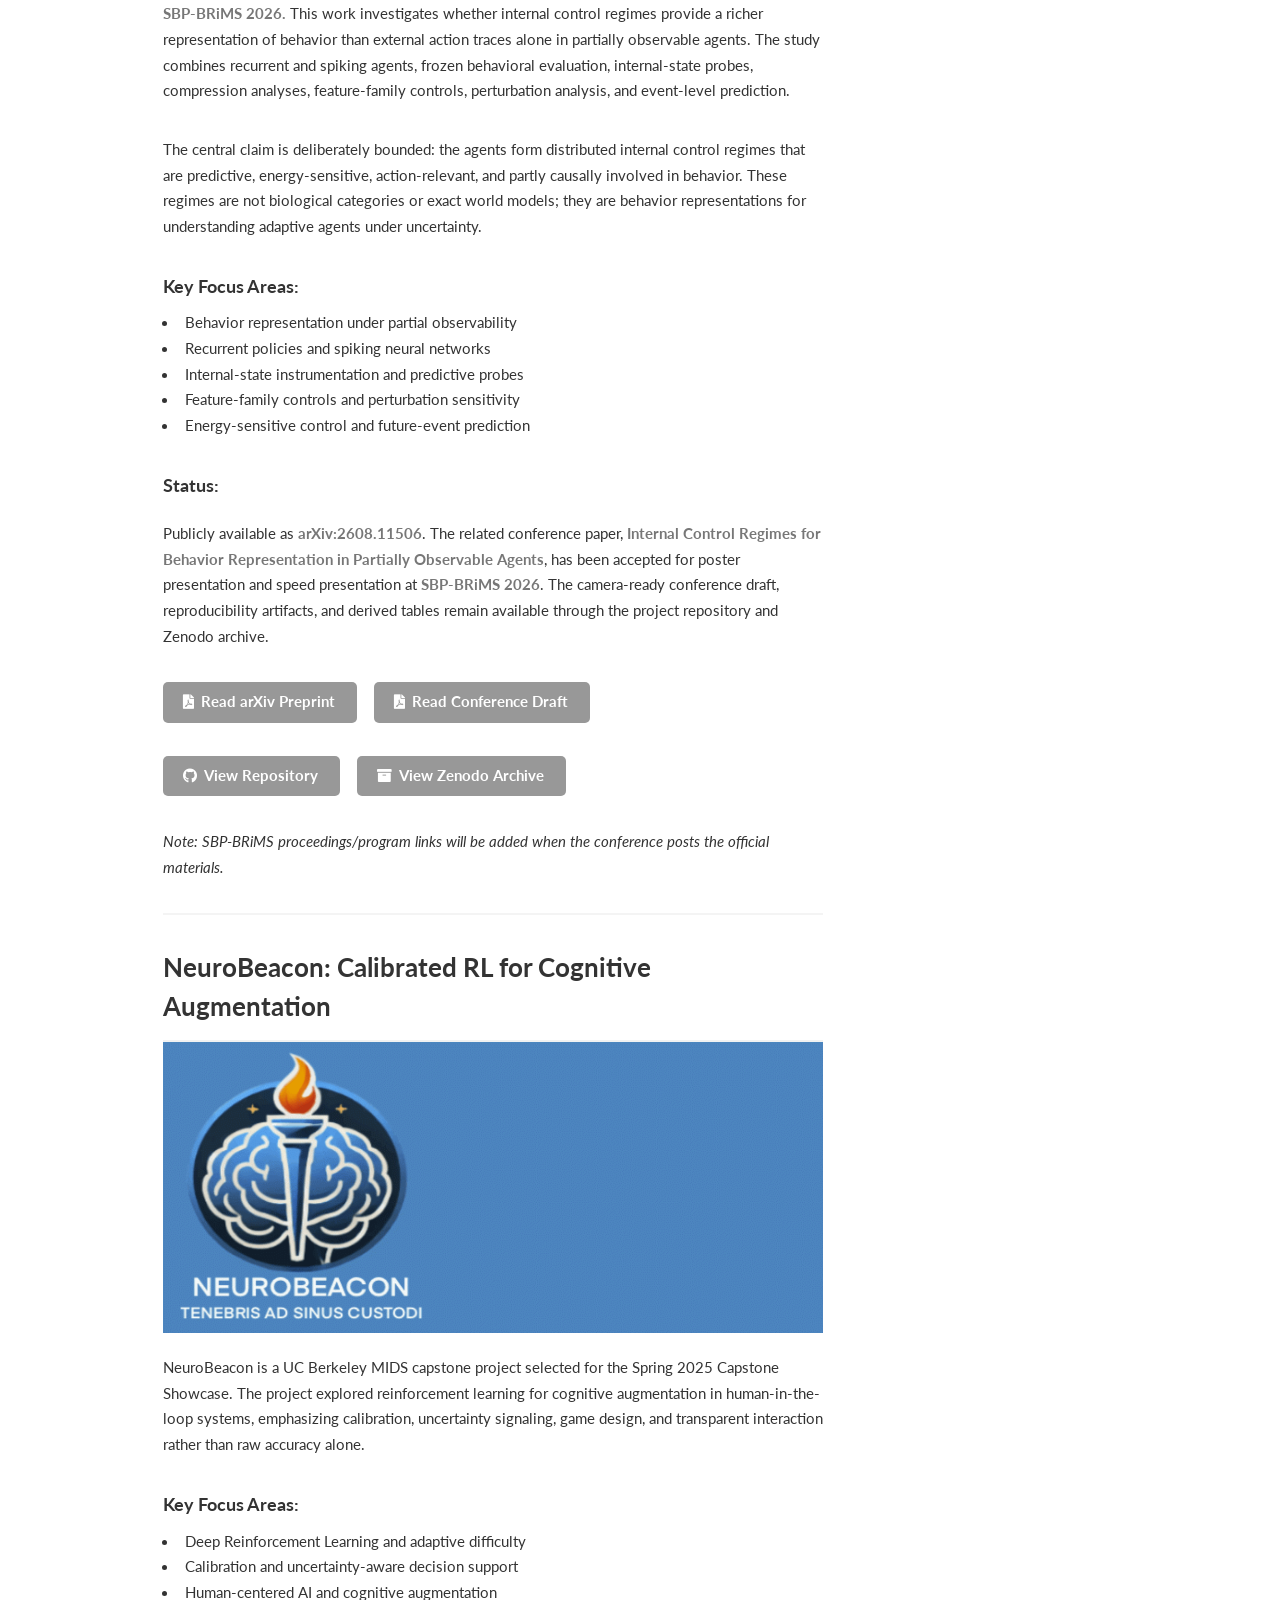
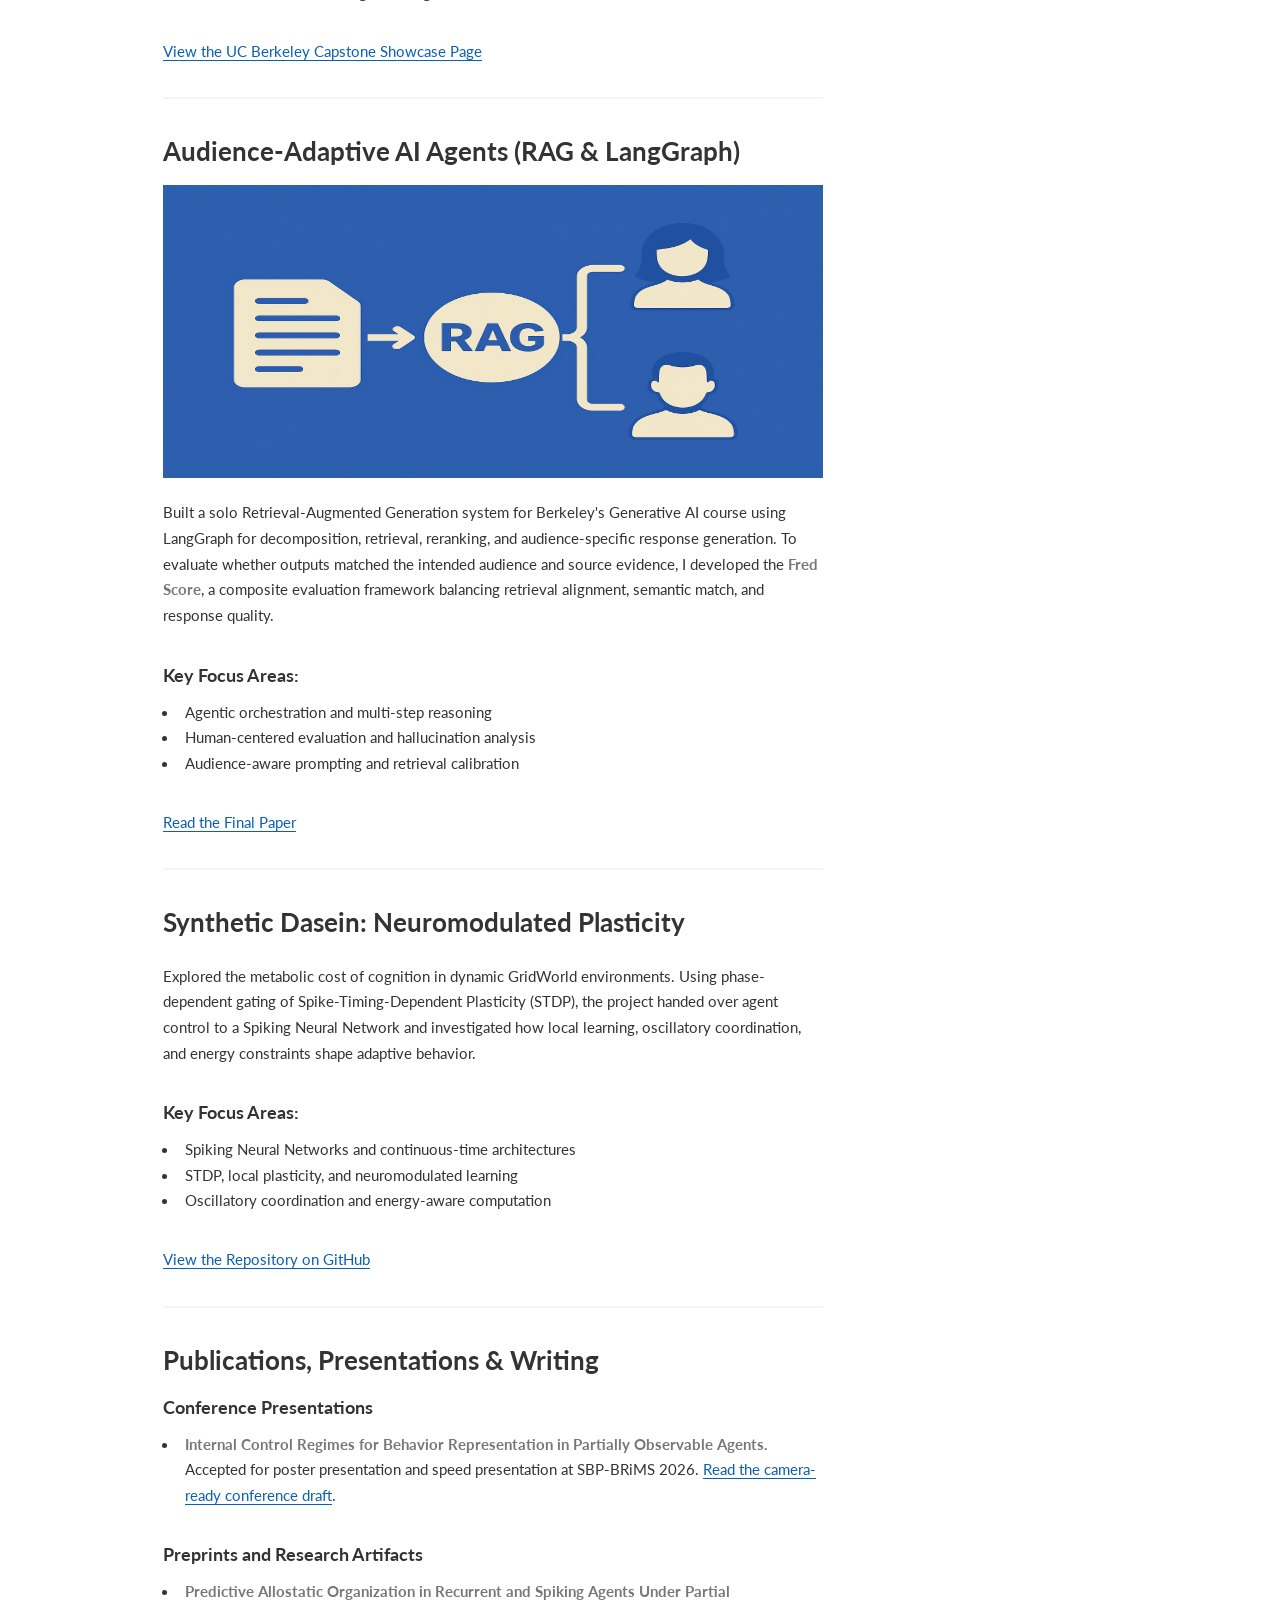
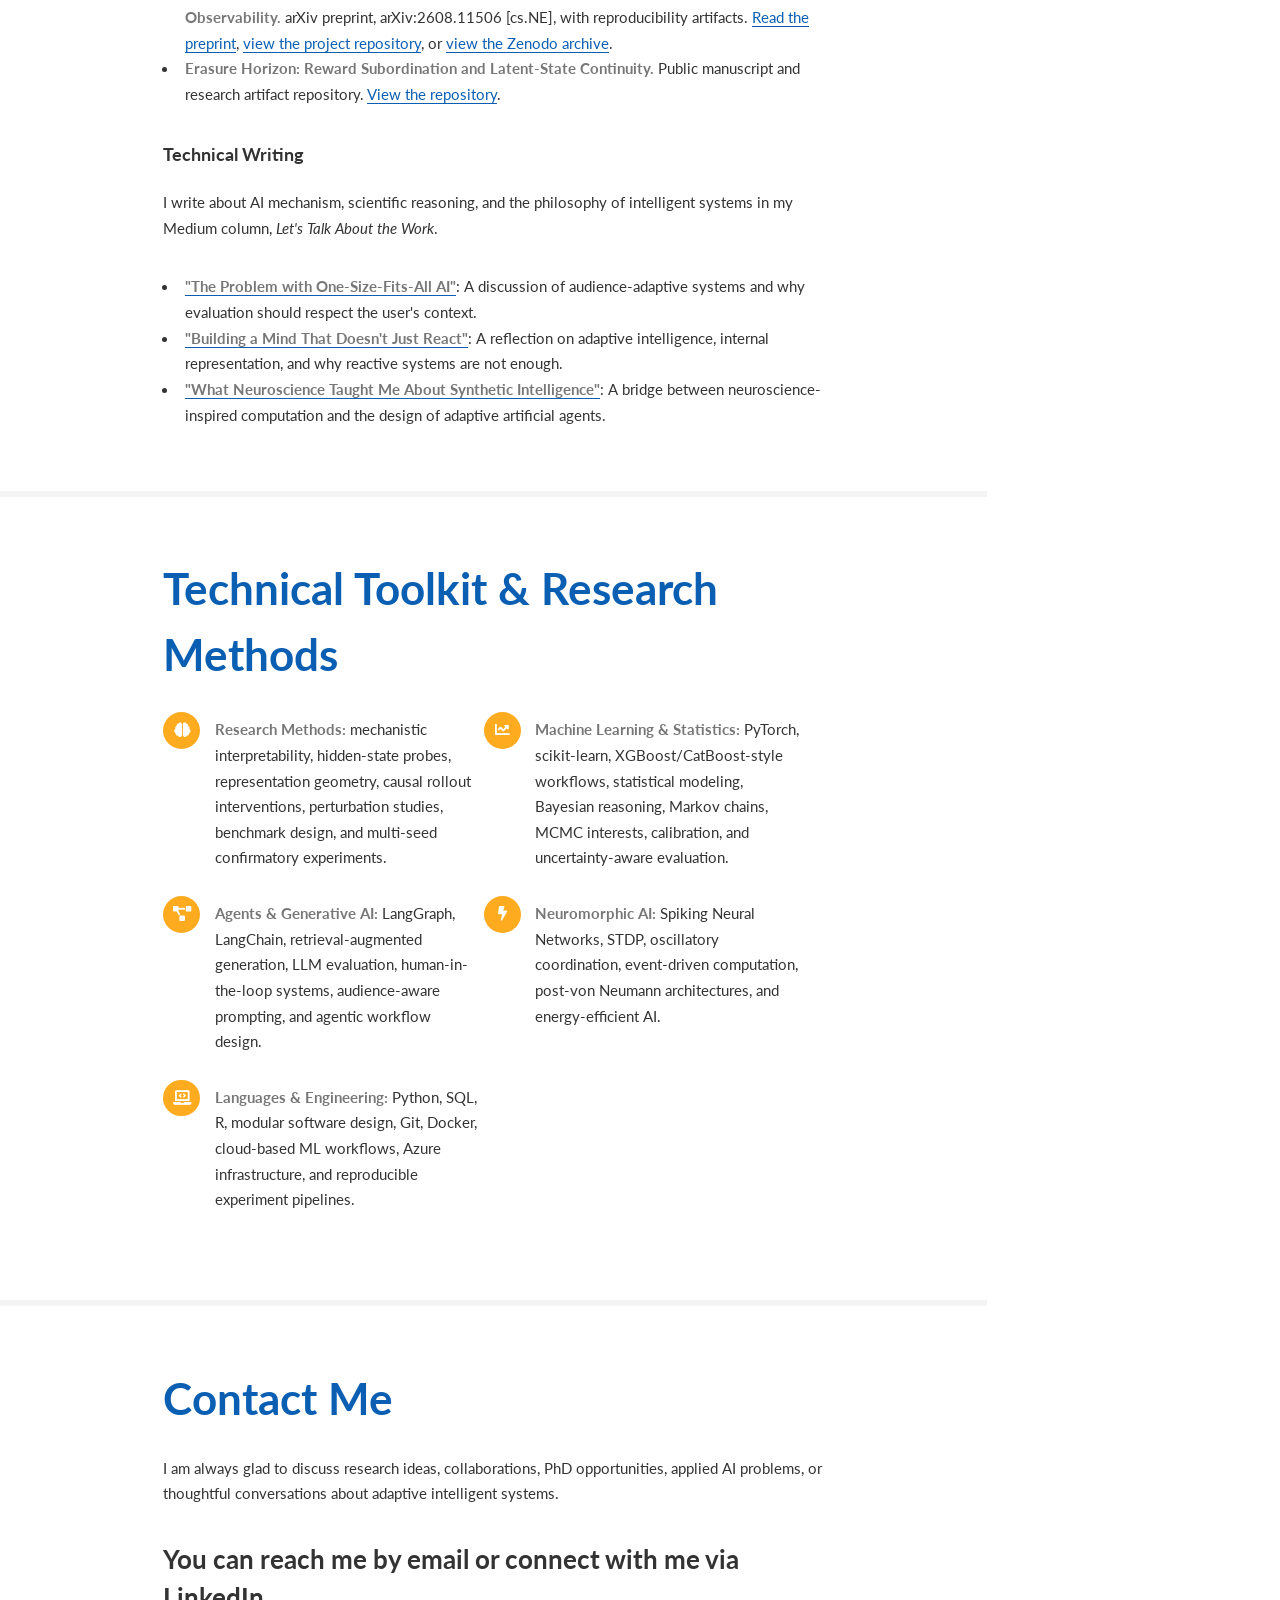
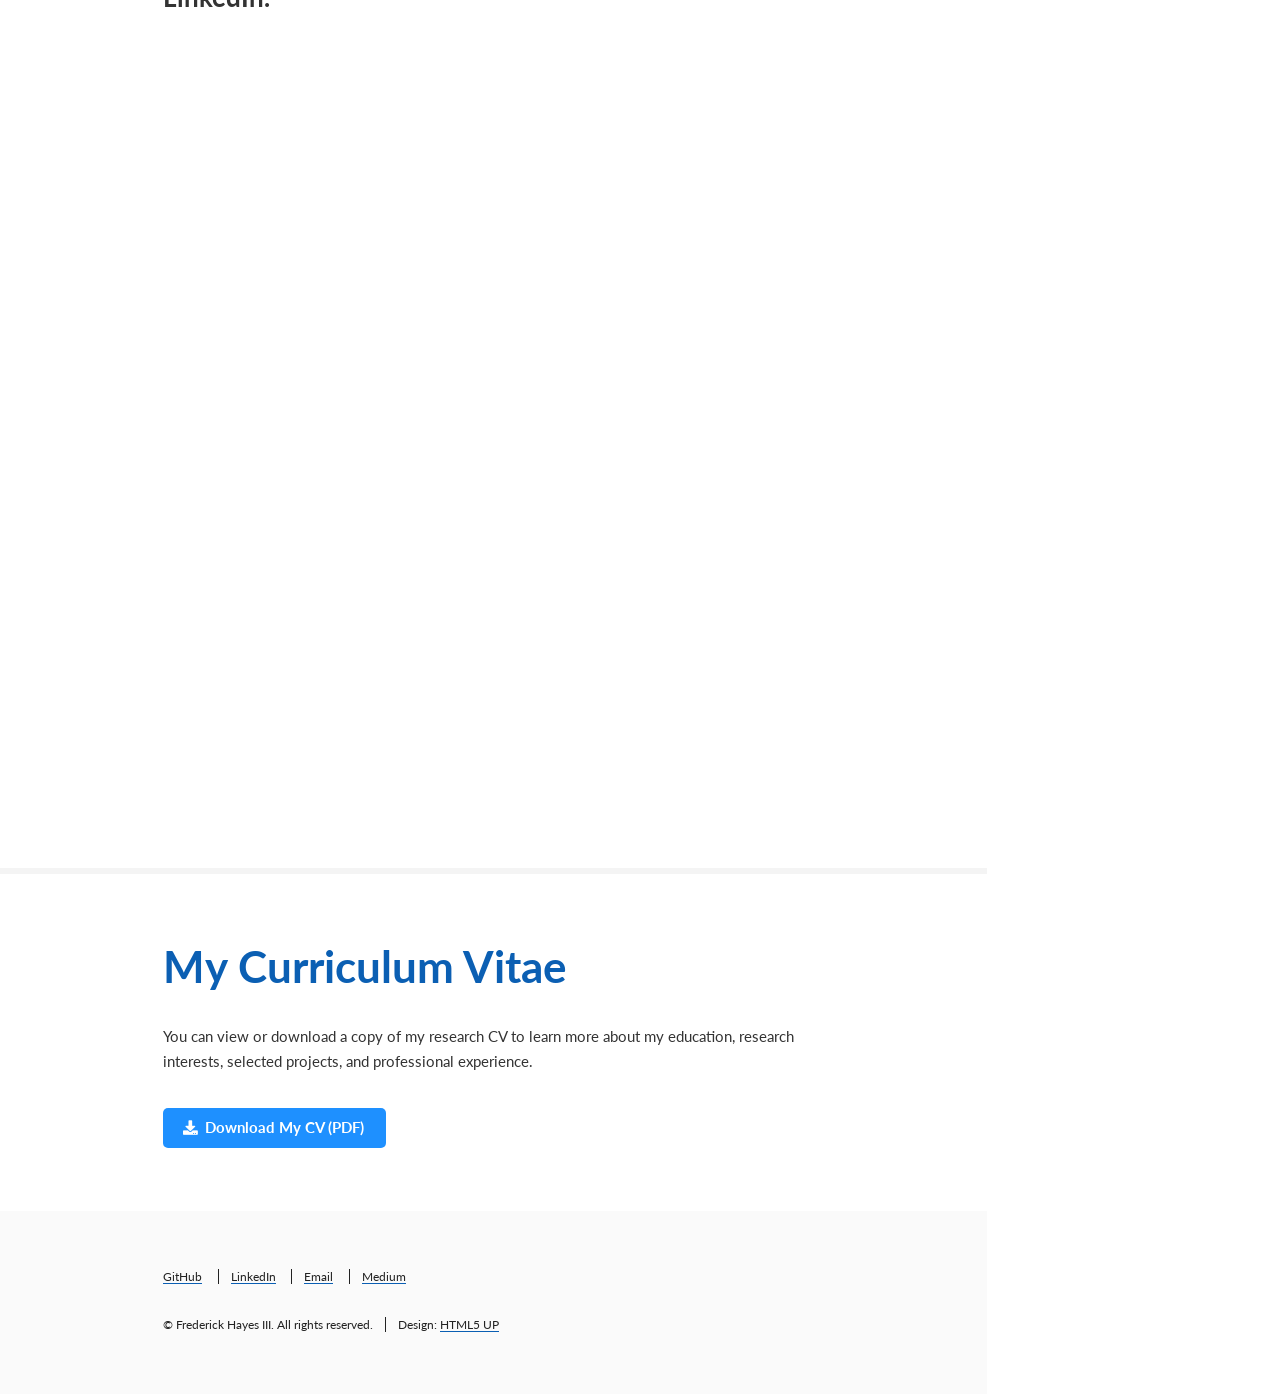
==== commit d2b5d6e4: "Update index.html" ====
--- a/index.html
+++ b/index.html
@@ -1,10 +1,10 @@
 <!DOCTYPE HTML>
 <html lang="en">
     <head>
-        <title>Frederick Hayes | AI Researcher & Data Scientist</title>
+        <title>Frederick Hayes III | AI Researcher & Data Scientist</title>
         <meta charset="utf-8" />
         <meta name="viewport" content="width=device-width, initial-scale=1, user-scalable=no" />
-        <meta name="description" content="Frederick Hayes is a data scientist and independent AI researcher studying adaptive intelligent systems, latent-state continuity, internal control regimes, neuromorphic AI, and energy-aware computation under uncertainty." />
+        <meta name="description" content="Frederick Hayes III is a data scientist and independent AI researcher studying adaptive intelligent systems, latent-state continuity, internal control regimes, neuromorphic AI, and energy-aware computation under uncertainty." />
         <link rel="stylesheet" href="assets/css/main.css" />
         <link rel="shortcut icon" href="favicon.ico" type="image/x-icon">
         <link rel="icon" type="image/png" sizes="32x32" href="favicon-32x32.png">
@@ -17,8 +17,8 @@
 
         <section id="header">
             <header>
-                <span class="image avatar"><img src="https://www.uiw.edu/test/_imgs/f-hayes-headshot.jpeg" alt="Frederick Hayes" /></span>
-                <h1 id="logo">Frederick Hayes, MIDS</h1>
+                <span class="image avatar"><img src="https://www.uiw.edu/test/_imgs/f-hayes-headshot.jpeg" alt="Frederick Hayes III" /></span>
+                <h1 id="logo">Frederick Hayes III, MIDS</h1>
                 <p>Data Scientist & Independent AI Researcher</p>
             </header>
             
@@ -51,7 +51,7 @@
                     </div>
                     <div class="container">
                         <header class="major">
-                            <h2>Frederick Hayes</h2>
+                            <h2>Frederick Hayes III</h2>
                             <h3>Investigating how intelligent systems learn, preserve, and adapt internal representations under uncertainty.</h3>
                         </header>
                         <p class="intro">Hi, I am Fred. I am a data scientist and independent AI researcher working at the intersection of machine learning, probabilistic reasoning, computational neuroscience, and mechanistic AI. My current research asks how adaptive agents preserve useful internal representations when the world becomes uncertain, information is degraded, or the agent's own latent state is at risk.</p>
@@ -59,9 +59,9 @@
                     </div>
                     <div class="box recent-update container">
                         <h3>Recent Update</h3>
-                        <p><strong>Internal Control Regimes for Behavior Representation in Partially Observable Agents</strong> has been accepted for poster presentation and speed presentation at <strong>SBP-BRiMS 2026</strong>. The camera-ready conference draft and supporting research artifact repository are now available.</p>
+                        <p><strong>Predictive Allostatic Organization in Recurrent and Spiking Agents Under Partial Observability</strong> is now publicly available on <strong>arXiv</strong> as arXiv:2608.11506. The related work, <strong>Internal Control Regimes for Behavior Representation in Partially Observable Agents</strong>, has also been accepted for poster presentation and speed presentation at <strong>SBP-BRiMS 2026</strong>.</p>
                         <ul class="actions">
-                          <li><a href="https://fhayes3.com/internal_control_regimes_sbpbrims2026_final.pdf" class="button icon solid fa-file-pdf" target="_blank" rel="noopener">Read Conference Draft</a></li>
+                          <li><a href="https://arxiv.org/abs/2608.11506" class="button icon solid fa-file-pdf" target="_blank" rel="noopener">Read arXiv Preprint</a></li>
                           <li><a href="https://github.com/fehayes/predictive-allostatic-organization" class="button icon brands fa-github" target="_blank" rel="noopener">View Artifact Repository</a></li>
                         </ul>
                         
@@ -115,8 +115,8 @@
                         </article>
 
                          <article>
-                            <h3>Internal Control Regimes for Behavior Representation in Partially Observable Agents</h3>
-                            <p><strong>Accepted for poster presentation and speed presentation at SBP-BRiMS 2026.</strong> This work investigates whether internal control regimes provide a richer representation of behavior than external action traces alone in partially observable agents. The study combines recurrent and spiking agents, frozen behavioral evaluation, internal-state probes, compression analyses, feature-family controls, perturbation analysis, and event-level prediction.</p>
+                            <h3>Predictive Allostatic Organization in Recurrent and Spiking Agents Under Partial Observability</h3>
+                            <p><strong>Public arXiv preprint; related work accepted for poster presentation and speed presentation at SBP-BRiMS 2026.</strong> This work investigates whether internal control regimes provide a richer representation of behavior than external action traces alone in partially observable agents. The study combines recurrent and spiking agents, frozen behavioral evaluation, internal-state probes, compression analyses, feature-family controls, perturbation analysis, and event-level prediction.</p>
                         
                             <p>The central claim is deliberately bounded: the agents form distributed internal control regimes that are predictive, energy-sensitive, action-relevant, and partly causally involved in behavior. These regimes are not biological categories or exact world models; they are behavior representations for understanding adaptive agents under uncertainty.</p>
                         
@@ -130,11 +130,11 @@
                             </ul>
                         
                             <h4>Status:</h4>
-                            <p>Accepted for poster presentation and speed presentation at <strong>SBP-BRiMS 2026</strong>. Camera-ready conference draft available. Full manuscript draft, reproducibility artifacts, and derived tables are available through the project repository and archived on Zenodo.</p>
+                            <p>Publicly available as <strong>arXiv:2608.11506</strong>. The related conference paper, <strong>Internal Control Regimes for Behavior Representation in Partially Observable Agents</strong>, has been accepted for poster presentation and speed presentation at <strong>SBP-BRiMS 2026</strong>. The camera-ready conference draft, reproducibility artifacts, and derived tables remain available through the project repository and Zenodo archive.</p>
                             
                             <ul class="actions">
+                              <li><a href="https://arxiv.org/abs/2608.11506" class="button icon solid fa-file-pdf" target="_blank" rel="noopener">Read arXiv Preprint</a></li>
                               <li><a href="https://fhayes3.com/internal_control_regimes_sbpbrims2026_final.pdf" class="button icon solid fa-file-pdf" target="_blank" rel="noopener">Read Conference Draft</a></li>
-                              <li><a href="https://fhayes3.com/predictive_allostatic_organization_manuscript_draft.pdf" class="button icon solid fa-file-pdf" target="_blank" rel="noopener">Read Full Manuscript Draft</a></li>
                             </ul>
                             <ul class="actions"> 
                               <li><a href="https://github.com/fehayes/predictive-allostatic-organization" class="button icon brands fa-github" target="_blank" rel="noopener">View Repository</a></li>
@@ -194,9 +194,9 @@
                                 <li><strong>Internal Control Regimes for Behavior Representation in Partially Observable Agents.</strong> Accepted for poster presentation and speed presentation at SBP-BRiMS 2026. <a href="internal_control_regimes_sbpbrims2026_final.pdf" rel="noopener" target="_blank">Read the camera-ready conference draft</a>.</li>
                             </ul>
                             
-                            <h4>Manuscripts and Research Artifacts</h4>
-                            <ul>
-                                <li><strong>Predictive Allostatic Organization in Recurrent and Spiking Agents Under Partial Observability.</strong> Full manuscript draft and reproducibility artifacts. <a href="https://github.com/fehayes/predictive-allostatic-organization" target="_blank" rel="noopener">View the project repository</a> or <a href="https://zenodo.org/records/21854576" target="_blank" rel="noopener">view the Zenodo archive</a>.</li>
+                            <h4>Preprints and Research Artifacts</h4>
+                            <ul>
+                                <li><strong>Predictive Allostatic Organization in Recurrent and Spiking Agents Under Partial Observability.</strong> arXiv preprint, arXiv:2608.11506 [cs.NE], with reproducibility artifacts. <a href="https://arxiv.org/abs/2608.11506" target="_blank" rel="noopener">Read the preprint</a>, <a href="https://github.com/fehayes/predictive-allostatic-organization" target="_blank" rel="noopener">view the project repository</a>, or <a href="https://zenodo.org/records/21854576" target="_blank" rel="noopener">view the Zenodo archive</a>.</li>
                                 <li><strong>Erasure Horizon: Reward Subordination and Latent-State Continuity.</strong> Public manuscript and research artifact repository. <a href="https://github.com/Fhayes3/erasure-horizon" rel="noopener" target="_blank">View the repository</a>.</li>
                             </ul>
                             
@@ -260,7 +260,7 @@
                         <li><a href="https://medium.com/@frederickhayes3" rel="noopener" target="_blank">Medium</a></li>
                     </ul>
                     <ul class="copyright">
-                        <li>&copy; Frederick Hayes. All rights reserved.</li><li>Design: <a href="https://html5up.net" rel="noopener" target="_blank">HTML5 UP</a></li>
+                        <li>&copy; Frederick Hayes III. All rights reserved.</li><li>Design: <a href="https://html5up.net" rel="noopener" target="_blank">HTML5 UP</a></li>
                     </ul>
                 </div>
             </section>
